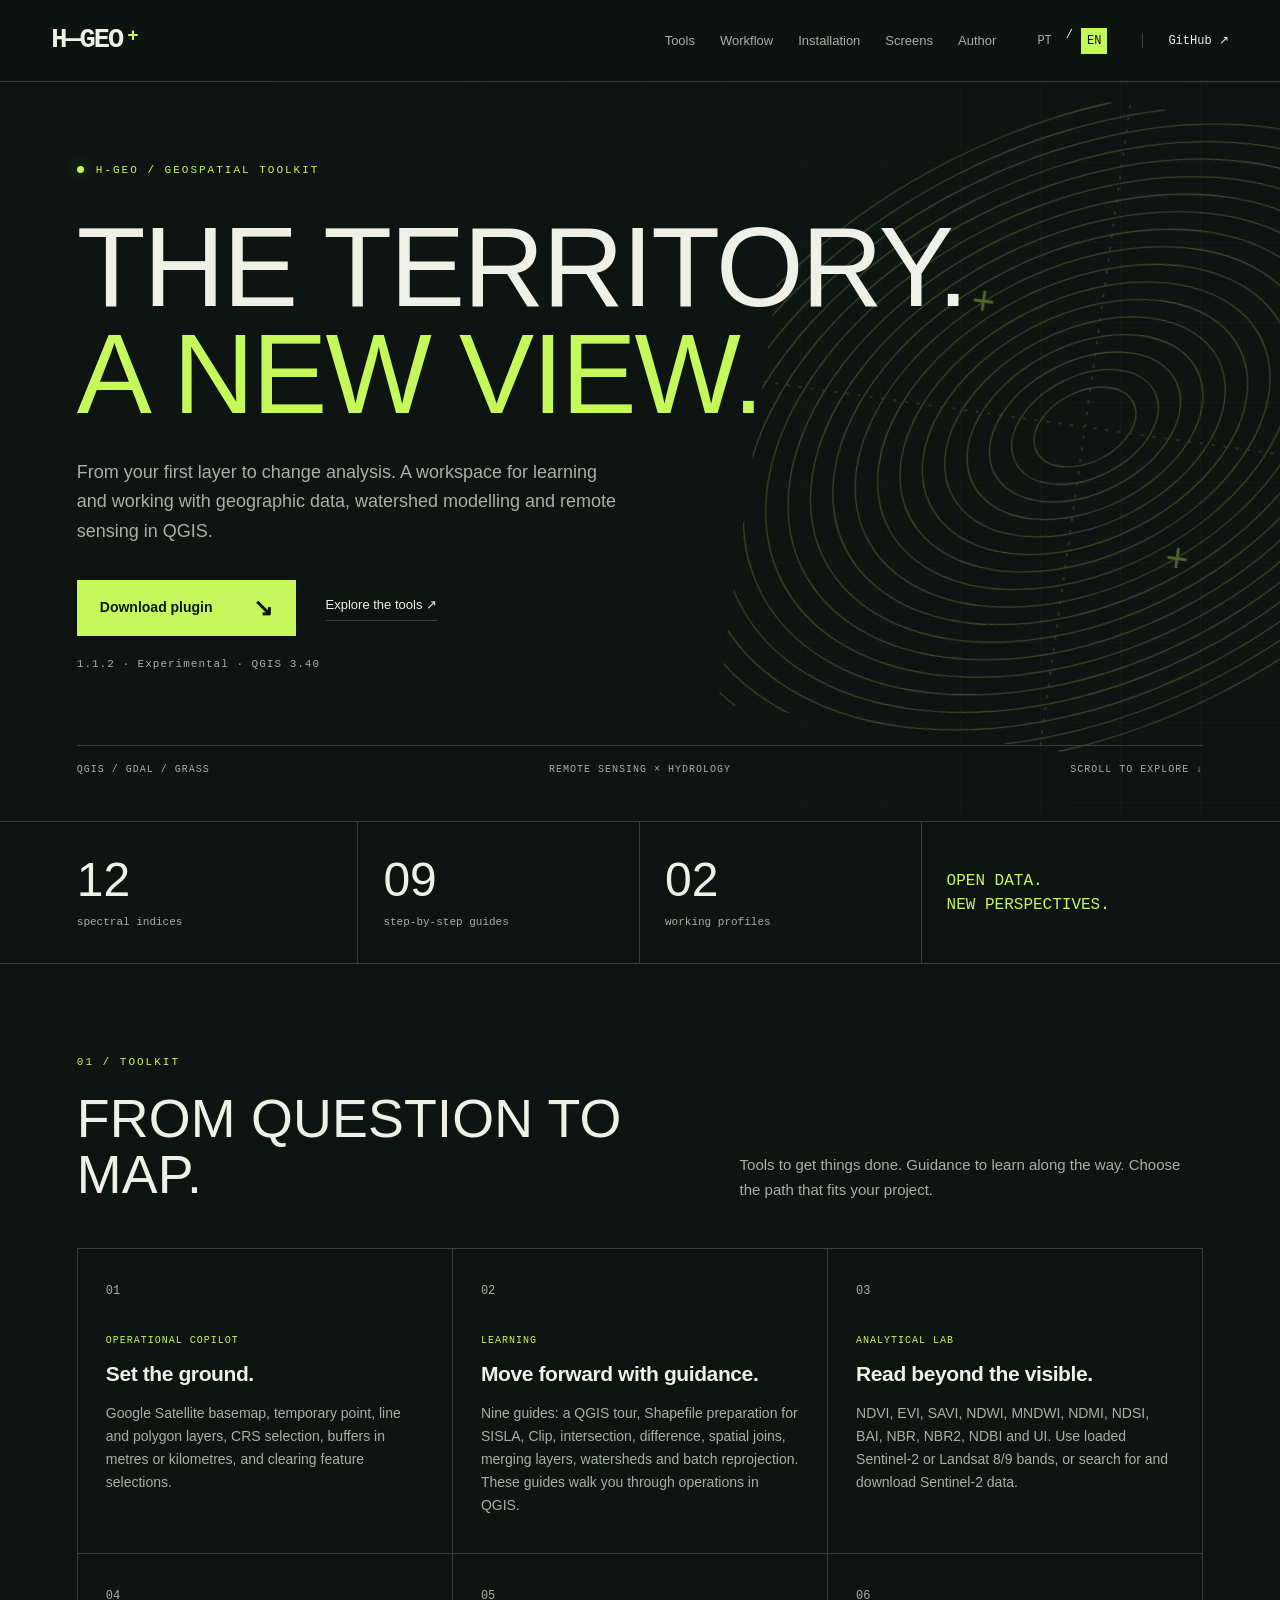
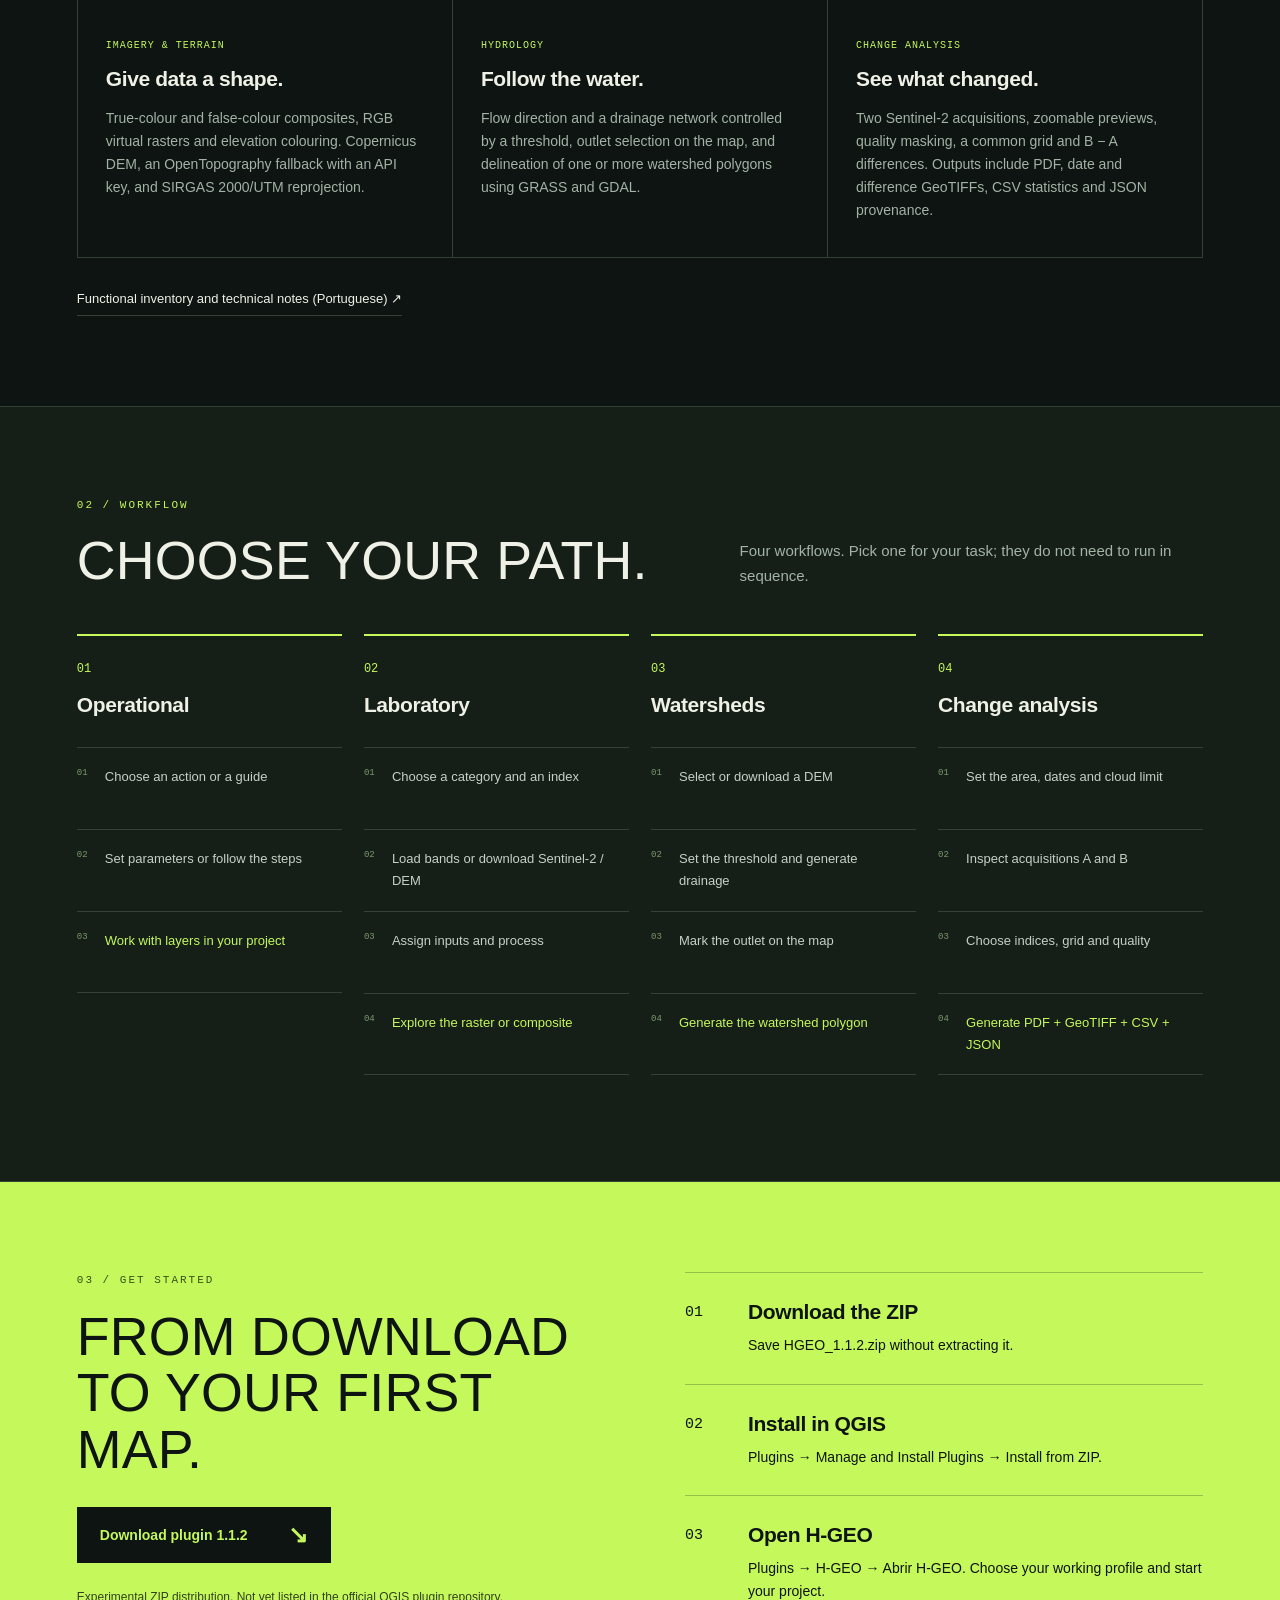
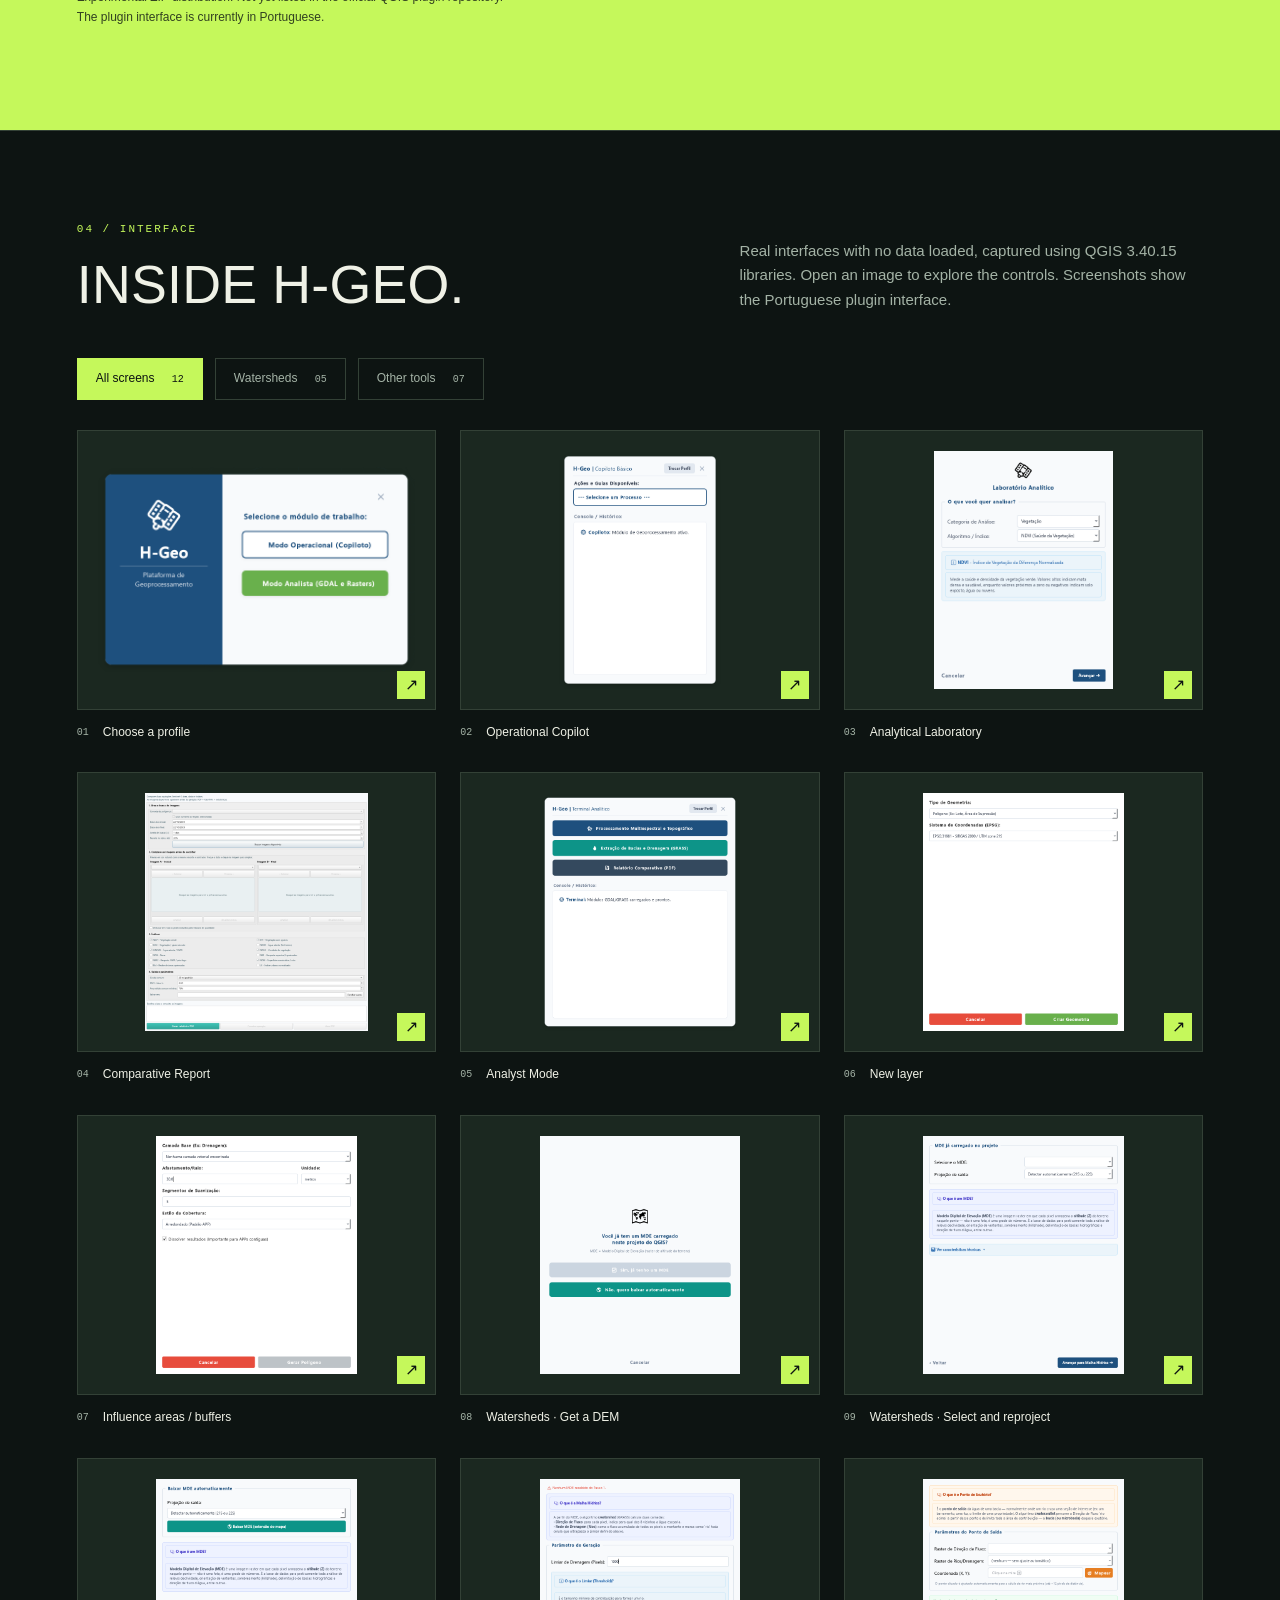
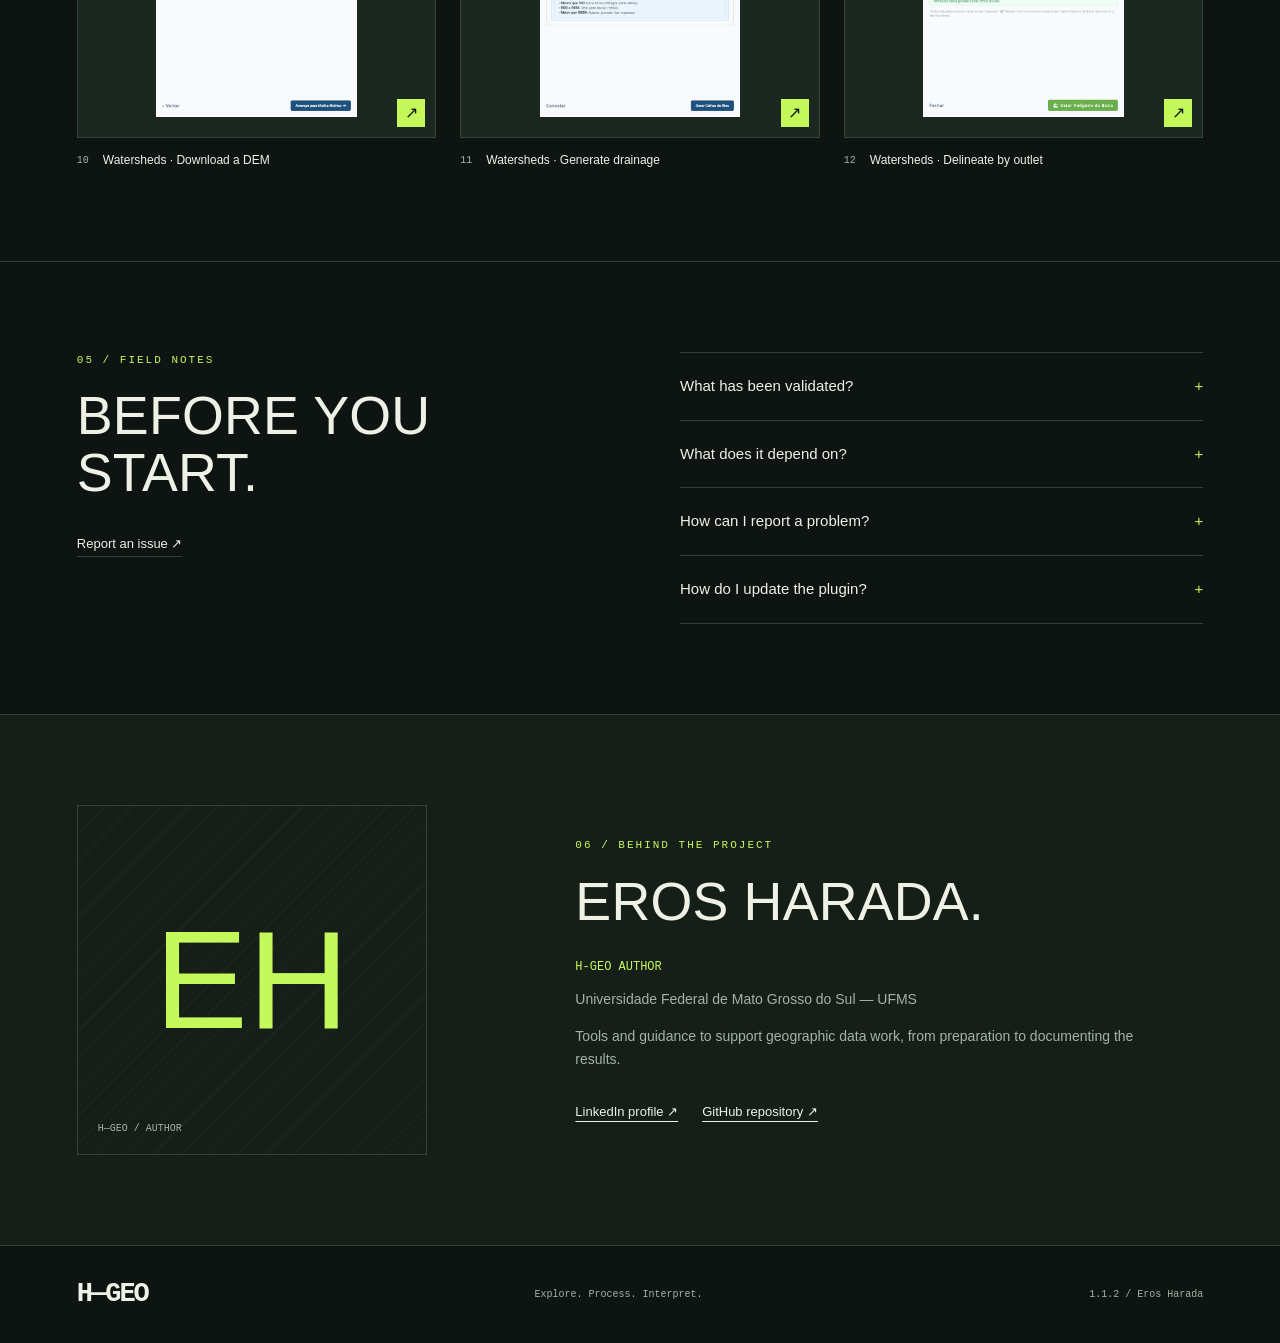
==== en.html @ e2ef7dcf "Redesenha site e adiciona versão em inglês" ====
<!doctype html><html lang="en"><head><meta charset="utf-8"><meta name="viewport" content="width=device-width,initial-scale=1"><meta name="description" content="From your first layer to change analysis. A workspace for learning and working with geographic data, watershed modelling and remote sensing in QGIS."><meta name="theme-color" content="#0d1412"><title>H-GEO — Geospatial work, beyond boundaries.</title><link rel="alternate" hreflang="pt-BR" href="https://haradaeros-hub.github.io/hgeo/"><link rel="alternate" hreflang="en" href="https://haradaeros-hub.github.io/hgeo/en.html"><link rel="stylesheet" href="site.css?v=2"><script src="site.js?v=2" defer></script></head><body>
<a class="skip" href="#inicio">Skip to content</a><header class="topbar"><a class="brand" href="#inicio">H—GEO<span>+</span></a><nav aria-label="Main navigation"><a href="#ferramentas">Tools</a><a href="#workflow">Workflow</a><a href="#instalacao">Installation</a><a href="#galeria">Screens</a><a href="#autor">Author</a></nav><div class="language" aria-label="Language"><a href="index.html" >PT</a><span>/</span><a href="en.html" aria-current="page">EN</a></div><a class="top-git" href="https://github.com/haradaeros-hub/hgeo" aria-label="GitHub">GitHub ↗</a></header>
<main><section class="hero" id="inicio"><div class="hero-grid" aria-hidden="true"></div><div class="hero-orbit" aria-hidden="true"><svg viewBox="0 0 600 600"><g fill="none" stroke="currentColor"><ellipse cx="300" cy="300" rx="50" ry="32.5" transform="rotate(-35 300 300)"/><ellipse cx="300" cy="300" rx="72" ry="46.800000000000004" transform="rotate(-35 300 300)"/><ellipse cx="300" cy="300" rx="94" ry="61.1" transform="rotate(-35 300 300)"/><ellipse cx="300" cy="300" rx="116" ry="75.4" transform="rotate(-35 300 300)"/><ellipse cx="300" cy="300" rx="138" ry="89.7" transform="rotate(-35 300 300)"/><ellipse cx="300" cy="300" rx="160" ry="104.0" transform="rotate(-35 300 300)"/><ellipse cx="300" cy="300" rx="182" ry="118.3" transform="rotate(-35 300 300)"/><ellipse cx="300" cy="300" rx="204" ry="132.6" transform="rotate(-35 300 300)"/><ellipse cx="300" cy="300" rx="226" ry="146.9" transform="rotate(-35 300 300)"/><ellipse cx="300" cy="300" rx="248" ry="161.20000000000002" transform="rotate(-35 300 300)"/><ellipse cx="300" cy="300" rx="270" ry="175.5" transform="rotate(-35 300 300)"/><ellipse cx="300" cy="300" rx="292" ry="189.8" transform="rotate(-35 300 300)"/><ellipse cx="300" cy="300" rx="314" ry="204.1" transform="rotate(-35 300 300)"/><ellipse cx="300" cy="300" rx="336" ry="218.4" transform="rotate(-35 300 300)"/><ellipse cx="300" cy="300" rx="358" ry="232.70000000000002" transform="rotate(-35 300 300)"/><ellipse cx="300" cy="300" rx="380" ry="247.0" transform="rotate(-35 300 300)"/><ellipse cx="300" cy="300" rx="402" ry="261.3" transform="rotate(-35 300 300)"/><ellipse cx="300" cy="300" rx="424" ry="275.6" transform="rotate(-35 300 300)"/></g><path d="M300 0V600M0 300H600" stroke="currentColor" stroke-dasharray="3 8"/></svg><span class="cross one">+</span><span class="cross two">+</span></div><div class="hero-body"><div class="eyebrow"><span class="signal"></span>H-GEO / GEOSPATIAL TOOLKIT</div><h1>THE TERRITORY.<br><em>A NEW VIEW.</em></h1><p class="hero-intro">From your first layer to change analysis. A workspace for learning and working with geographic data, watershed modelling and remote sensing in QGIS.</p><div class="hero-actions"><a class="button" href="HGEO_1.1.2.zip" download>Download plugin <span>↘</span></a><a class="text-link" href="#ferramentas">Explore the tools ↗</a></div><div class="release">1.1.2 · Experimental · QGIS 3.40</div></div><div class="hero-bottom"><span>QGIS / GDAL / GRASS</span><span>REMOTE SENSING × HYDROLOGY</span><span>SCROLL TO EXPLORE ↓</span></div></section>
<div class="metrics"><div><b>12</b><span>spectral indices</span></div><div><b>09</b><span>step-by-step guides</span></div><div><b>02</b><span>working profiles</span></div><div class="metric-label">OPEN DATA.<br>NEW PERSPECTIVES.</div></div>
<section class="section" id="ferramentas"><div class="section-head"><div><div class="eyebrow">01 / TOOLKIT</div><h2>FROM QUESTION TO MAP.</h2></div><p>Tools to get things done. Guidance to learn along the way. Choose the path that fits your project.</p></div><div class="tool-grid"><article class="tool-card"><span class="card-no">01</span><div class="eyebrow">OPERATIONAL COPILOT</div><h3>Set the ground.</h3><p>Google Satellite basemap, temporary point, line and polygon layers, CRS selection, buffers in metres or kilometres, and clearing feature selections.</p></article><article class="tool-card"><span class="card-no">02</span><div class="eyebrow">LEARNING</div><h3>Move forward with guidance.</h3><p>Nine guides: a QGIS tour, Shapefile preparation for SISLA, Clip, intersection, difference, spatial joins, merging layers, watersheds and batch reprojection. These guides walk you through operations in QGIS.</p></article><article class="tool-card"><span class="card-no">03</span><div class="eyebrow">ANALYTICAL LAB</div><h3>Read beyond the visible.</h3><p>NDVI, EVI, SAVI, NDWI, MNDWI, NDMI, NDSI, BAI, NBR, NBR2, NDBI and UI. Use loaded Sentinel-2 or Landsat 8/9 bands, or search for and download Sentinel-2 data.</p></article><article class="tool-card"><span class="card-no">04</span><div class="eyebrow">IMAGERY & TERRAIN</div><h3>Give data a shape.</h3><p>True-colour and false-colour composites, RGB virtual rasters and elevation colouring. Copernicus DEM, an OpenTopography fallback with an API key, and SIRGAS 2000/UTM reprojection.</p></article><article class="tool-card"><span class="card-no">05</span><div class="eyebrow">HYDROLOGY</div><h3>Follow the water.</h3><p>Flow direction and a drainage network controlled by a threshold, outlet selection on the map, and delineation of one or more watershed polygons using GRASS and GDAL.</p></article><article class="tool-card"><span class="card-no">06</span><div class="eyebrow">CHANGE ANALYSIS</div><h3>See what changed.</h3><p>Two Sentinel-2 acquisitions, zoomable previews, quality masking, a common grid and B − A differences. Outputs include PDF, date and difference GeoTIFFs, CSV statistics and JSON provenance.</p></article></div><a class="text-link inventory" href="https://github.com/haradaeros-hub/hgeo/blob/main/ESCOPO_HGEO.md">Functional inventory and technical notes (Portuguese) ↗</a></section>
<section class="section workflow-section" id="workflow"><div class="section-head"><div><div class="eyebrow">02 / WORKFLOW</div><h2>CHOOSE YOUR PATH.</h2></div><p>Four workflows. Pick one for your task; they do not need to run in sequence.</p></div><div class="flow-lanes"><article class="flow-lane"><div class="lane-head"><span>01</span><h3>Operational</h3></div><ol><li>Choose an action or a guide</li><li>Set parameters or follow the steps</li><li>Work with layers in your project</li></ol></article><article class="flow-lane"><div class="lane-head"><span>02</span><h3>Laboratory</h3></div><ol><li>Choose a category and an index</li><li>Load bands or download Sentinel-2 / DEM</li><li>Assign inputs and process</li><li>Explore the raster or composite</li></ol></article><article class="flow-lane"><div class="lane-head"><span>03</span><h3>Watersheds</h3></div><ol><li>Select or download a DEM</li><li>Set the threshold and generate drainage</li><li>Mark the outlet on the map</li><li>Generate the watershed polygon</li></ol></article><article class="flow-lane"><div class="lane-head"><span>04</span><h3>Change analysis</h3></div><ol><li>Set the area, dates and cloud limit</li><li>Inspect acquisitions A and B</li><li>Choose indices, grid and quality</li><li>Generate PDF + GeoTIFF + CSV + JSON</li></ol></article></div></section>
<section class="section install-section" id="instalacao"><div><div class="eyebrow">03 / GET STARTED</div><h2>FROM DOWNLOAD<br>TO YOUR FIRST MAP.</h2><a class="button" href="HGEO_1.1.2.zip" download>Download plugin 1.1.2 <span>↘</span></a><p class="notice">Experimental ZIP distribution. Not yet listed in the official QGIS plugin repository. The plugin interface is currently in Portuguese.</p></div><div><div class="install-step"><span>01</span><div><h3>Download the ZIP</h3><p>Save HGEO_1.1.2.zip without extracting it.</p></div></div><div class="install-step"><span>02</span><div><h3>Install in QGIS</h3><p>Plugins → Manage and Install Plugins → Install from ZIP.</p></div></div><div class="install-step"><span>03</span><div><h3>Open H-GEO</h3><p>Plugins → H-GEO → Abrir H-GEO. Choose your working profile and start your project.</p></div></div></div></section>
<section class="section" id="galeria"><div class="section-head"><div><div class="eyebrow">04 / INTERFACE</div><h2>INSIDE H-GEO.</h2></div><p>Real interfaces with no data loaded, captured using QGIS 3.40.15 libraries. Open an image to explore the controls. Screenshots show the Portuguese plugin interface.</p></div><div class="filters" role="group" aria-label="Filter screenshots"><button data-filter="all" aria-pressed="true">All screens <span>12</span></button><button data-filter="basins" aria-pressed="false">Watersheds <span>05</span></button><button data-filter="tools" aria-pressed="false">Other tools <span>07</span></button></div><div class="gallery"><figure data-category="tools"><button class="image-open" data-image="hgeo-boas-vindas.png" data-caption="Choose a profile" aria-label="Enlarge: Choose a profile"><img src="hgeo-boas-vindas.png" alt="Choose a profile" loading="lazy"><span>↗</span></button><figcaption><span>01</span>Choose a profile</figcaption></figure><figure data-category="tools"><button class="image-open" data-image="hgeo-copiloto.png" data-caption="Operational Copilot" aria-label="Enlarge: Operational Copilot"><img src="hgeo-copiloto.png" alt="Operational Copilot" loading="lazy"><span>↗</span></button><figcaption><span>02</span>Operational Copilot</figcaption></figure><figure data-category="tools"><button class="image-open" data-image="hgeo-laboratorio.png" data-caption="Analytical Laboratory" aria-label="Enlarge: Analytical Laboratory"><img src="hgeo-laboratorio.png" alt="Analytical Laboratory" loading="lazy"><span>↗</span></button><figcaption><span>03</span>Analytical Laboratory</figcaption></figure><figure data-category="tools"><button class="image-open" data-image="hgeo-relatorio.png" data-caption="Comparative Report" aria-label="Enlarge: Comparative Report"><img src="hgeo-relatorio.png" alt="Comparative Report" loading="lazy"><span>↗</span></button><figcaption><span>04</span>Comparative Report</figcaption></figure><figure data-category="tools"><button class="image-open" data-image="hgeo-analista.png" data-caption="Analyst Mode" aria-label="Enlarge: Analyst Mode"><img src="hgeo-analista.png" alt="Analyst Mode" loading="lazy"><span>↗</span></button><figcaption><span>05</span>Analyst Mode</figcaption></figure><figure data-category="tools"><button class="image-open" data-image="hgeo-nova-camada.png" data-caption="New layer" aria-label="Enlarge: New layer"><img src="hgeo-nova-camada.png" alt="New layer" loading="lazy"><span>↗</span></button><figcaption><span>06</span>New layer</figcaption></figure><figure data-category="tools"><button class="image-open" data-image="hgeo-buffer.png" data-caption="Influence areas / buffers" aria-label="Enlarge: Influence areas / buffers"><img src="hgeo-buffer.png" alt="Influence areas / buffers" loading="lazy"><span>↗</span></button><figcaption><span>07</span>Influence areas / buffers</figcaption></figure><figure data-category="basins"><button class="image-open" data-image="hgeo-bacias-mde.png" data-caption="Watersheds · Get a DEM" aria-label="Enlarge: Watersheds · Get a DEM"><img src="hgeo-bacias-mde.png" alt="Watersheds · Get a DEM" loading="lazy"><span>↗</span></button><figcaption><span>08</span>Watersheds · Get a DEM</figcaption></figure><figure data-category="basins"><button class="image-open" data-image="hgeo-bacias-selecao-mde.png" data-caption="Watersheds · Select and reproject" aria-label="Enlarge: Watersheds · Select and reproject"><img src="hgeo-bacias-selecao-mde.png" alt="Watersheds · Select and reproject" loading="lazy"><span>↗</span></button><figcaption><span>09</span>Watersheds · Select and reproject</figcaption></figure><figure data-category="basins"><button class="image-open" data-image="hgeo-bacias-download-mde.png" data-caption="Watersheds · Download a DEM" aria-label="Enlarge: Watersheds · Download a DEM"><img src="hgeo-bacias-download-mde.png" alt="Watersheds · Download a DEM" loading="lazy"><span>↗</span></button><figcaption><span>10</span>Watersheds · Download a DEM</figcaption></figure><figure data-category="basins"><button class="image-open" data-image="hgeo-bacias-drenagem.png" data-caption="Watersheds · Generate drainage" aria-label="Enlarge: Watersheds · Generate drainage"><img src="hgeo-bacias-drenagem.png" alt="Watersheds · Generate drainage" loading="lazy"><span>↗</span></button><figcaption><span>11</span>Watersheds · Generate drainage</figcaption></figure><figure data-category="basins"><button class="image-open" data-image="hgeo-bacias-exutorio.png" data-caption="Watersheds · Delineate by outlet" aria-label="Enlarge: Watersheds · Delineate by outlet"><img src="hgeo-bacias-exutorio.png" alt="Watersheds · Delineate by outlet" loading="lazy"><span>↗</span></button><figcaption><span>12</span>Watersheds · Delineate by outlet</figcaption></figure></div></section>
<section class="section faq-section" id="duvidas"><div><div class="eyebrow">05 / FIELD NOTES</div><h2>BEFORE YOU START.</h2><a class="text-link" href="https://github.com/haradaeros-hub/hgeo/issues">Report an issue ↗</a></div><div><details><summary>What has been validated?<span>+</span></summary><p>Importing the plugin, opening both modes and the report window, menu integration, window reuse, unloading, and one NDVI/NoData case using QGIS 3.40.15. Downloads, full PDF generation and all workflows with real data still need validation.</p></details><details><summary>What does it depend on?<span>+</span></summary><p>QGIS and the processing providers required by the operation, including GDAL and GRASS. Downloads need internet access and service coverage. The alternative OpenTopography method requires an API key.</p></details><details><summary>How can I report a problem?<span>+</span></summary><p>Use GitHub Issues and include your QGIS version, reproduction steps and the error message. Remove passwords, tokens and private information from attachments.</p></details><details><summary>How do I update the plugin?<span>+</span></summary><p>Wait for tasks to finish, close the tools, disable the plugin and install the new ZIP through the plugin manager. Restart QGIS if necessary.</p></details></div></section>
<section class="section author-section" id="autor"><div class="author-monogram" aria-hidden="true">EH<span>H—GEO / AUTHOR</span></div><div><div class="eyebrow">06 / BEHIND THE PROJECT</div><h2>EROS HARADA.</h2><div class="author-role">H-GEO author</div><p><a href="https://www.ufms.br/">Universidade Federal de Mato Grosso do Sul — UFMS</a></p><p>Tools and guidance to support geographic data work, from preparation to documenting the results.</p><div class="author-links"><a href="https://www.linkedin.com/in/eros-gabriel-harada-449836323/">LinkedIn profile ↗</a><a href="https://github.com/haradaeros-hub/hgeo">GitHub repository ↗</a></div></div></section>
</main><footer><a class="brand" href="#inicio">H—GEO</a><span>Explore. Process. Interpret.</span><span>1.1.2 / Eros Harada</span></footer><dialog id="lightbox"><div class="lightbox-bar"><span id="image-caption"></span><button id="close-lightbox" aria-label="Close image">×</button></div><img id="large-image" alt=""></dialog></body></html>
---- site.css ----
@charset "UTF-8";
:root{--bg:#0d1412;--panel:#141e19;--lime:#c5f85b;--text:#eff1e6;--muted:#a4b3a6;--line:#334136;--mono:Consolas,'Courier New',monospace}*{box-sizing:border-box}html{scroll-behavior:smooth;scroll-padding-top:100px}body{margin:0;background:var(--bg);color:var(--text);font:16px/1.65 'Trebuchet MS',sans-serif}a{color:inherit;text-underline-offset:5px}button{font:inherit;cursor:pointer}a:focus-visible,button:focus-visible,summary:focus-visible{outline:3px solid var(--lime);outline-offset:5px}::selection{background:var(--lime);color:var(--bg)}.skip{position:absolute;top:-100px;padding:12px;background:var(--lime);color:var(--bg);z-index:100}.skip:focus{top:0}.topbar{height:82px;padding:0 4vw;display:flex;align-items:center;gap:35px;border-bottom:1px solid var(--line);position:sticky;top:0;z-index:20;background:#0d1412f2;backdrop-filter:blur(12px)}.brand{font:bold 27px/1 var(--mono);letter-spacing:-2px;text-decoration:none;white-space:nowrap}.brand span{color:var(--lime);font-size:19px;vertical-align:top;margin-left:5px}.topbar nav{display:flex;gap:25px;margin-left:auto}.topbar nav a{font-size:13px;text-decoration:none;color:var(--muted)}.topbar nav a:hover{color:var(--lime)}.language{display:flex;gap:8px;font:12px var(--mono)}.language a{text-decoration:none;color:var(--muted);padding:6px}.language a[aria-current]{color:var(--bg);background:var(--lime)}.top-git{font:12px var(--mono);text-decoration:none;border-left:1px solid var(--line);padding-left:25px}.hero{position:relative;padding:80px 6vw 0;overflow:hidden;border-bottom:1px solid var(--line);min-height:740px}.hero-grid{position:absolute;inset:0;background-image:linear-gradient(#52624517 1px,transparent 1px),linear-gradient(90deg,#52624517 1px,transparent 1px);background-size:80px 80px;mask-image:linear-gradient(to right,transparent,#000)}.hero-body{position:relative;max-width:1000px;padding-bottom:75px}.eyebrow{font:11px/1.6 var(--mono);letter-spacing:2px;color:var(--lime);text-transform:uppercase}.signal{display:inline-block;width:7px;height:7px;border-radius:50%;background:var(--lime);margin-right:12px;box-shadow:0 0 16px #c5f86a80}h1{font:normal clamp(65px,8.8vw,145px)/.95 Impact,'Arial Narrow',sans-serif;letter-spacing:-2px;margin:34px 0 30px}h1 em{font-style:normal;color:var(--lime)}.hero-intro{font-size:18px;max-width:540px;color:var(--muted)}.hero-actions{display:flex;align-items:center;gap:30px;margin-top:33px}.button{display:inline-flex;justify-content:space-between;gap:40px;align-items:center;padding:16px 23px;background:var(--lime);color:var(--bg);text-decoration:none;font-size:14px;font-weight:bold;transition:background .2s,transform .2s}.button:hover{background:#dafa9a;transform:translateY(-3px)}.button span{font-size:24px;line-height:1}.text-link{font-size:13px;text-decoration:none;border-bottom:1px solid var(--line);padding-bottom:5px}.text-link:hover{color:var(--lime)}.release{font:11px var(--mono);letter-spacing:1px;color:var(--muted);margin-top:22px}.hero-orbit{position:absolute;right:-130px;top:20px;width:650px;height:650px;color:#9cbd5c;opacity:.35;transform:rotate(8deg);pointer-events:none}.hero-orbit svg{width:100%;height:100%;animation:orbit-in 1.8s ease-out both}.cross{position:absolute;font:40px var(--mono);color:var(--lime)}.cross.one{top:30%;left:30%}.cross.two{top:65%;left:65%}.hero-bottom{position:relative;display:flex;justify-content:space-between;gap:15px;padding:18px 0;border-top:1px solid var(--line);font:10px var(--mono);letter-spacing:1px;color:var(--muted)}.metrics{display:grid;grid-template-columns:repeat(4,1fr);border-bottom:1px solid var(--line);padding:0 6vw}.metrics>div{padding:30px 25px;border-right:1px solid var(--line)}.metrics>div:first-child{padding-left:0}.metrics>div:last-child{border:0}.metrics b{font:48px Impact,sans-serif;display:block}.metrics span{font:11px var(--mono);color:var(--muted)}.metric-label{font:16px/1.5 var(--mono);color:var(--lime);display:flex;align-items:center}.section{padding:90px 6vw;border-bottom:1px solid var(--line)}h2{font:normal clamp(36px,4.2vw,62px)/1.05 Impact,sans-serif;letter-spacing:.2px;margin:18px 0 30px}.section-head{display:grid;grid-template-columns:1.3fr 1fr;gap:60px;align-items:end;margin-bottom:45px}.section-head h2{margin-bottom:0}.section-head p{max-width:470px;margin:0;color:var(--muted);font-size:15px}.tool-grid{display:grid;grid-template-columns:repeat(3,1fr);border-left:1px solid var(--line);border-top:1px solid var(--line)}.tool-card{position:relative;padding:35px 28px;border-right:1px solid var(--line);border-bottom:1px solid var(--line);transition:background .2s}.tool-card:hover{background:var(--panel)}.card-no{font:12px var(--mono);display:block;color:var(--muted);margin-bottom:35px}.tool-card .eyebrow{font-size:10px;letter-spacing:1px}h3{font-size:21px;line-height:1.2;letter-spacing:-.4px;margin:12px 0 16px}.tool-card p{font-size:14px;color:var(--muted);margin-bottom:0}.inventory{display:inline-block;margin-top:30px}.workflow-section{background:#151f18}.flow-lanes{display:grid;grid-template-columns:repeat(4,1fr);gap:22px}.lane-head{border-top:2px solid var(--lime);padding-top:18px}.lane-head span{font:12px var(--mono);color:var(--lime)}.lane-head h3{margin:12px 0 30px}.flow-lanes ol{padding:0;list-style:none;counter-reset:steps}.flow-lanes li{position:relative;counter-increment:steps;padding:18px 10px 18px 28px;font-size:13px;border-top:1px solid var(--line);min-height:82px;color:#c6d0c4}.flow-lanes li:before{content:counter(steps,decimal-leading-zero);position:absolute;left:0;top:20px;font:9px var(--mono);color:#7d986c}.flow-lanes li:last-child{color:var(--lime);border-bottom:1px solid var(--line)}.install-section{display:grid;grid-template-columns:1fr 1fr;gap:90px;background:var(--lime);color:var(--bg)}.install-section .eyebrow{color:#36521c}.install-step{display:grid;grid-template-columns:45px 1fr;border-top:1px solid #172b2545;padding:26px 0;gap:18px}.install-step>span{font:15px var(--mono);padding-top:5px}.install-step h3{margin:0 0 10px}.install-step p{font-size:14px;margin:0}.install-section .button{background:var(--bg);color:var(--lime)}.notice{font-size:12px;max-width:430px;opacity:.8;margin-top:25px}.filters{display:flex;gap:12px;margin-bottom:30px;flex-wrap:wrap}.filters button{border:1px solid var(--line);background:none;color:var(--muted);padding:10px 18px;font-size:12px}.filters button span{font:10px var(--mono);margin-left:14px}.filters button[aria-pressed=true]{background:var(--lime);color:var(--bg);border-color:var(--lime)}.gallery{display:grid;grid-template-columns:repeat(3,minmax(0,1fr));gap:30px 24px}.gallery figure{margin:0;min-width:0}.gallery figure[hidden]{display:none}.image-open{width:100%;height:280px;border:1px solid var(--line);padding:20px;background:#1b2820;position:relative;overflow:hidden}.image-open img{width:100%;height:100%;object-fit:contain;transition:transform .25s}.image-open:hover img{transform:scale(1.04)}.image-open>span{position:absolute;right:10px;bottom:10px;background:var(--lime);color:var(--bg);width:28px;height:28px;line-height:28px}.gallery figcaption{font-size:12px;padding-top:13px;display:flex;gap:14px}.gallery figcaption span{color:var(--muted);font:10px var(--mono);padding-top:4px}.faq-section{display:grid;grid-template-columns:1fr 1fr;gap:80px}details{border-bottom:1px solid var(--line);padding:21px 0}details:first-child{border-top:1px solid var(--line)}summary{cursor:pointer;list-style:none;font-size:15px;display:flex;justify-content:space-between;gap:20px}summary::-webkit-details-marker{display:none}summary span{color:var(--lime)}details[open] summary span{transform:rotate(45deg)}details p{color:var(--muted);font-size:14px}.author-section{display:grid;grid-template-columns:1fr 1.5fr;gap:80px;background:#151f18;align-items:center}.author-monogram{aspect-ratio:1;border:1px solid var(--line);max-width:350px;display:flex;align-items:center;justify-content:center;position:relative;font:140px Impact,sans-serif;color:var(--lime);background:repeating-linear-gradient(135deg,transparent,transparent 18px,#c5f85b08 19px,#c5f85b08 20px)}.author-monogram span{position:absolute;bottom:20px;left:20px;font:10px var(--mono);color:var(--muted)}.author-role{font:12px var(--mono);text-transform:uppercase;color:var(--lime)}.author-section p{font-size:14px;color:var(--muted);max-width:580px}.author-section p a{text-decoration:none}.author-links{display:flex;flex-wrap:wrap;gap:24px;font-size:13px;margin-top:30px}footer{display:flex;align-items:center;justify-content:space-between;gap:25px;padding:35px 6vw;color:var(--muted);font:10px var(--mono)}footer .brand{color:var(--text)}dialog{padding:0;border:1px solid var(--line);background:var(--panel);color:var(--text);max-width:94vw;width:max-content;max-height:94vh}dialog::backdrop{background:#000d;backdrop-filter:blur(6px)}.lightbox-bar{display:flex;justify-content:space-between;align-items:center;gap:30px;padding:10px 18px;font-size:13px}.lightbox-bar button{background:none;border:0;color:var(--lime);font-size:30px;line-height:1;padding:5px}#large-image{display:block;max-width:90vw;max-height:80vh;object-fit:contain;margin:0 auto}body.modal-open{overflow:hidden}@keyframes orbit-in{from{opacity:0;transform:rotate(-15deg) scale(.9)}to{opacity:1;transform:rotate(0) scale(1)}}@media(min-width:1600px){.hero,.section,.metrics{padding-left:max(6vw,calc((100vw - 1450px)/2));padding-right:max(6vw,calc((100vw - 1450px)/2))}}@media(max-width:1000px){.topbar{gap:18px}.topbar nav{gap:15px}.top-git{display:none}.hero{min-height:660px}.hero-orbit{right:-300px}.tool-grid{grid-template-columns:1fr 1fr}.flow-lanes{grid-template-columns:1fr 1fr}.gallery{grid-template-columns:1fr 1fr}.section-head{gap:35px}.install-section,.faq-section{gap:40px}.author-section{gap:35px}}@media(max-width:680px){html{scroll-padding-top:110px}.topbar{height:auto;min-height:100px;flex-wrap:wrap;padding:18px 6vw;gap:15px;justify-content:space-between}.topbar .brand{font-size:24px}.topbar nav{order:3;flex-basis:100%;justify-content:space-between;margin:0;gap:10px}.topbar nav a{font-size:10px}.language{margin-left:auto}.hero{padding-top:50px;min-height:680px}.hero h1{font-size:clamp(53px,12vw,82px);letter-spacing:-1px}.hero-intro{font-size:16px}.hero-body{padding-bottom:45px}.hero-orbit{right:-370px;top:0;opacity:.2}.hero-actions{gap:18px;flex-wrap:wrap}.hero-bottom span:nth-child(2){display:none}.hero-bottom{font-size:8px}.metrics{grid-template-columns:1fr 1fr}.metrics>div{padding:20px!important;border-bottom:1px solid var(--line)}.metrics b{font-size:38px}.metrics span{font-size:9px}.metric-label{font-size:13px}.section{padding:55px 6vw}.section-head,.install-section,.faq-section,.author-section{grid-template-columns:1fr;gap:25px}.section-head{margin-bottom:30px}h2{font-size:38px}.tool-grid,.flow-lanes{grid-template-columns:1fr}.tool-card{padding:28px}.card-no{margin-bottom:22px}.flow-lanes{gap:25px}.lane-head h3{margin-bottom:20px}.flow-lanes li{min-height:0}.gallery{gap:24px 14px}.image-open{height:210px;padding:12px}.gallery figcaption{font-size:11px;gap:8px}.filters{gap:7px}.filters button{padding:9px 12px;font-size:11px}.filters button span{margin-left:7px}.author-monogram{max-width:230px;font-size:110px}.author-section h2{font-size:48px}footer{flex-wrap:wrap;font-size:9px}.lightbox-bar{font-size:11px}}@media(max-width:400px){.gallery{grid-template-columns:1fr}.image-open{height:300px}}@media(prefers-reduced-motion:reduce){html{scroll-behavior:auto}*,*:before,*:after{animation:none!important;transition:none!important}}
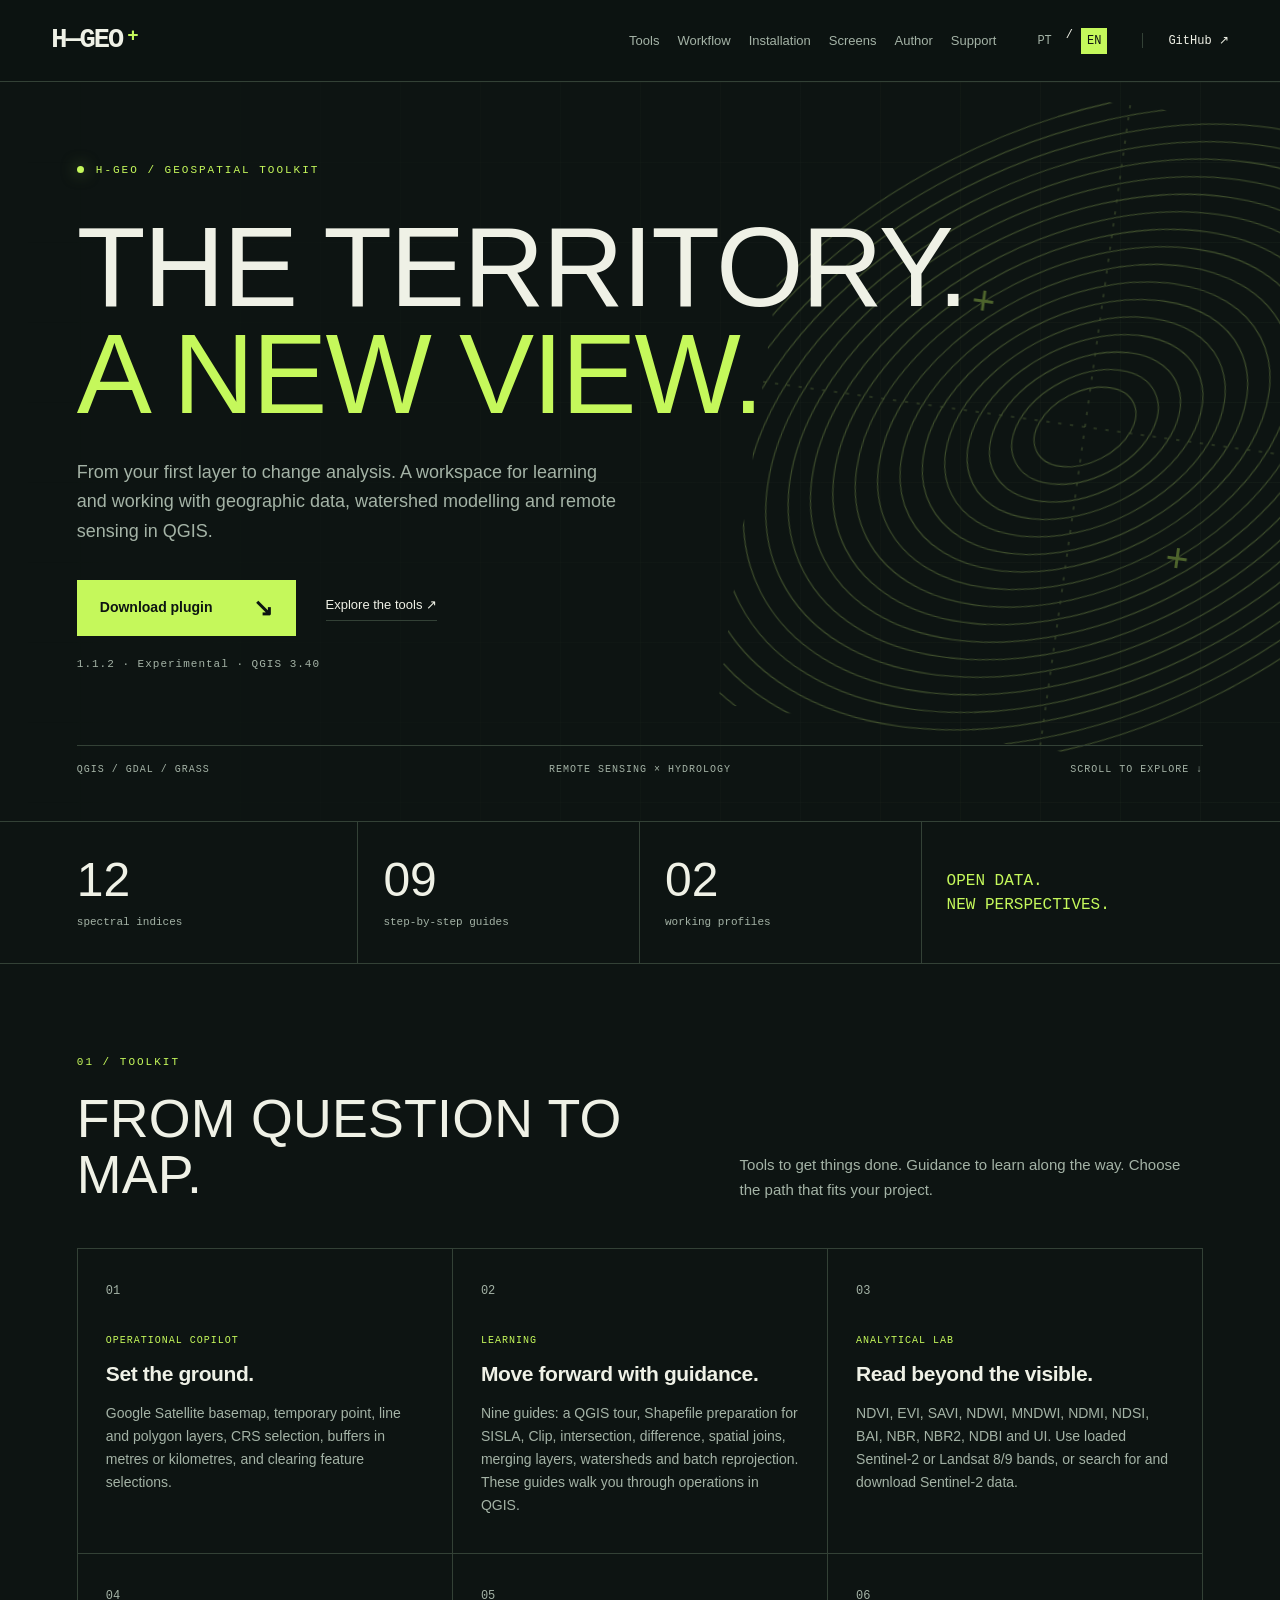
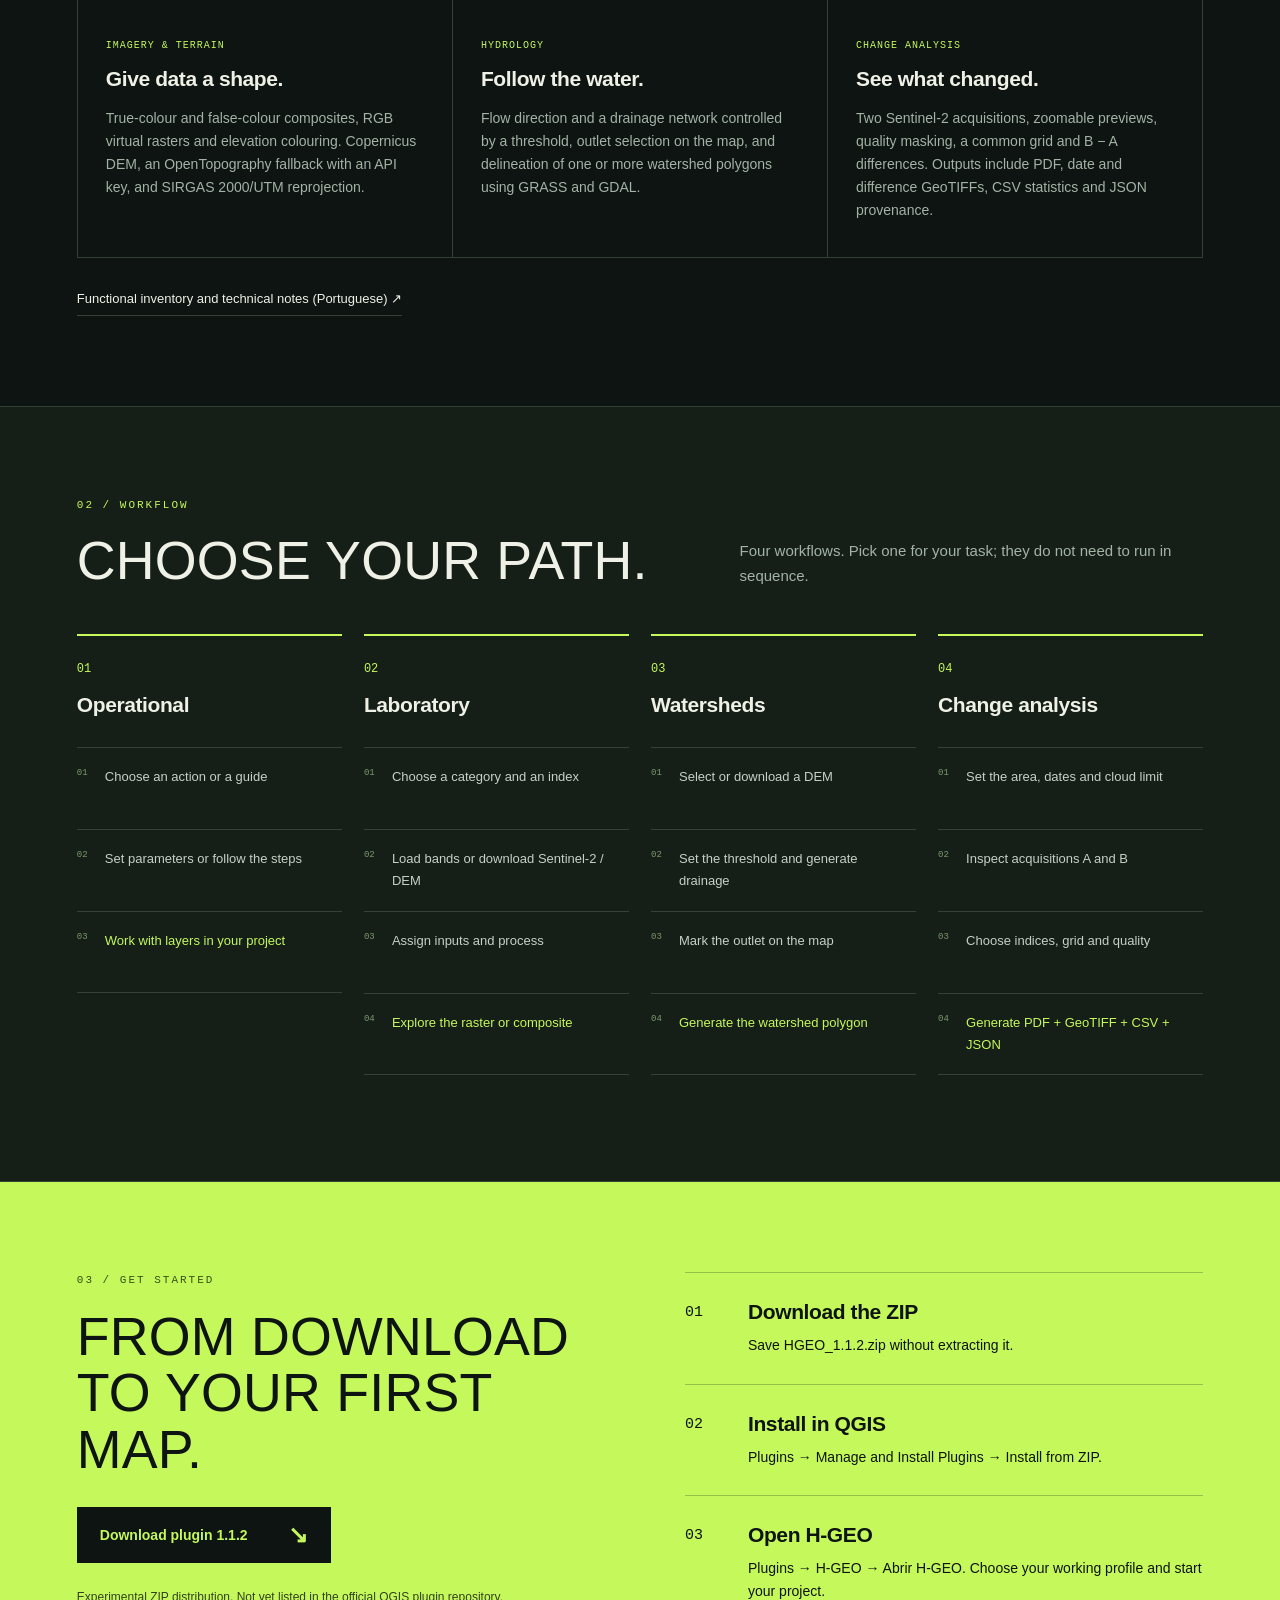
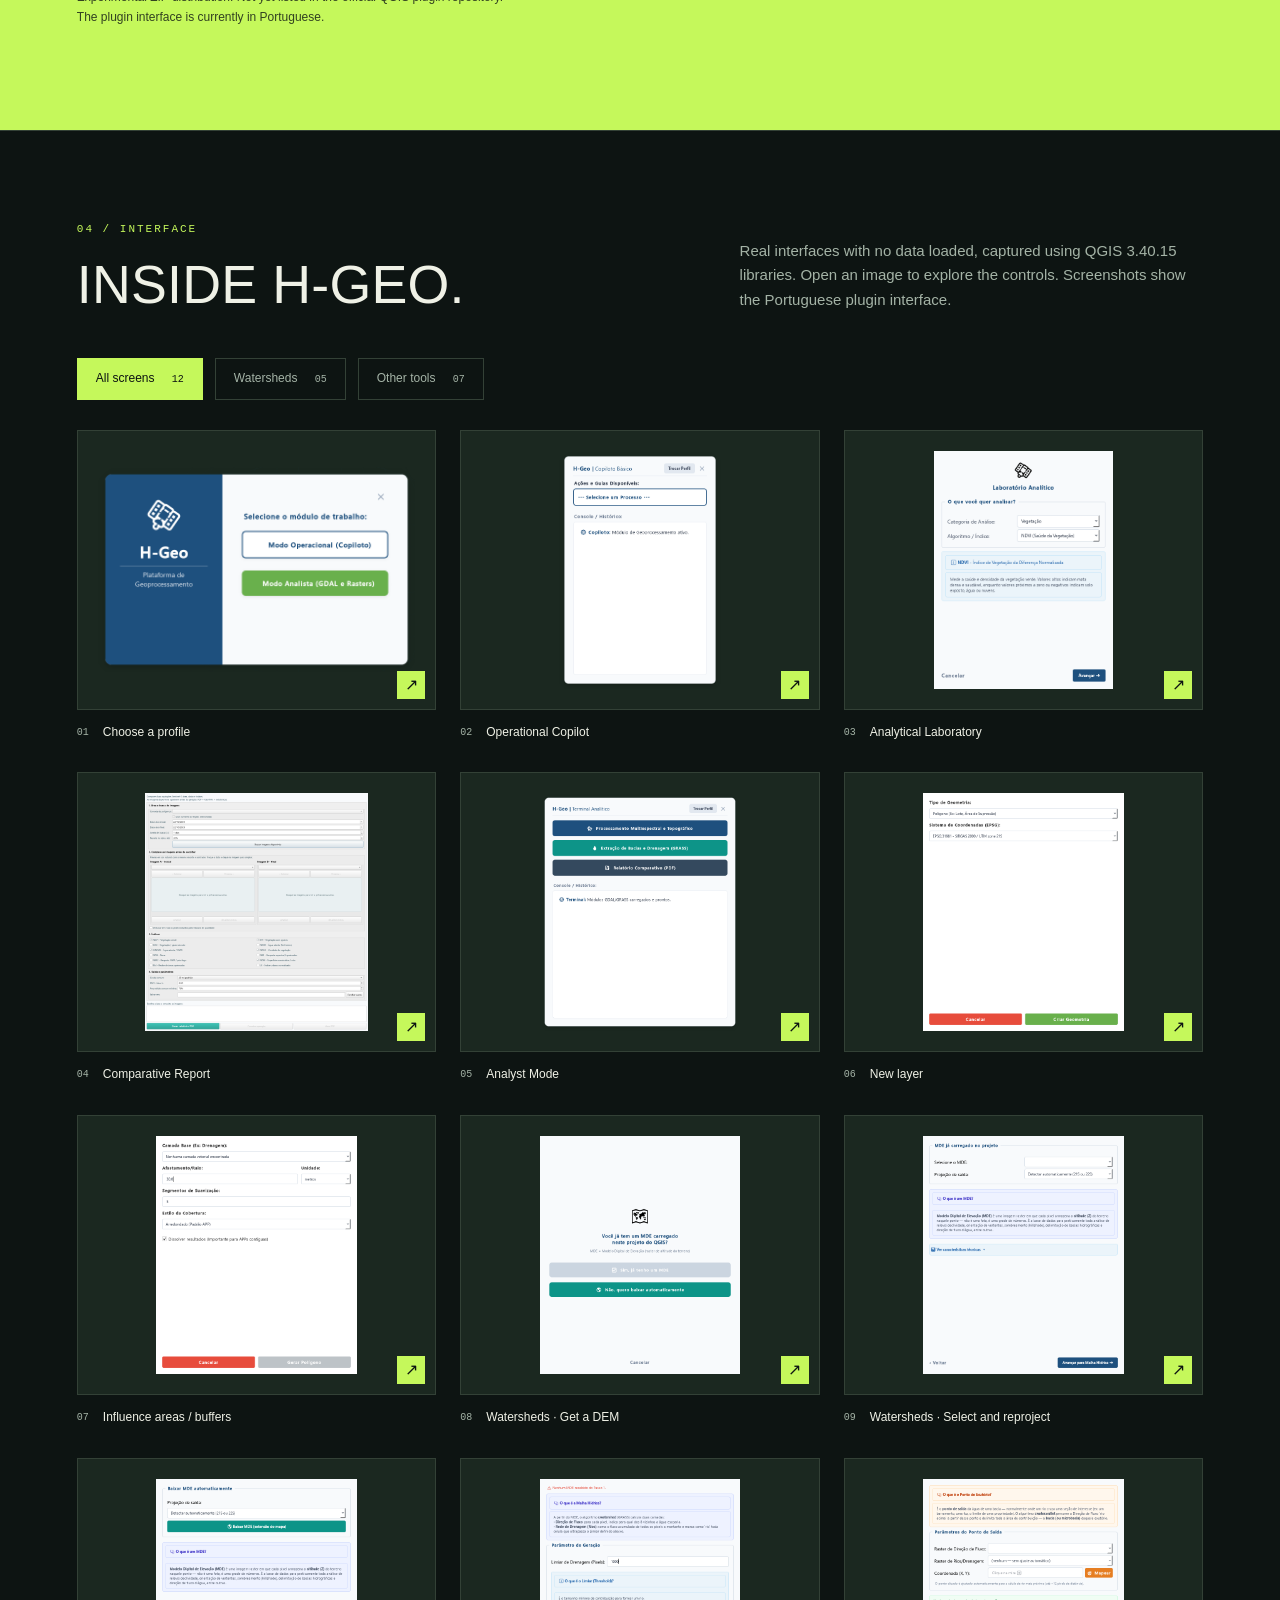
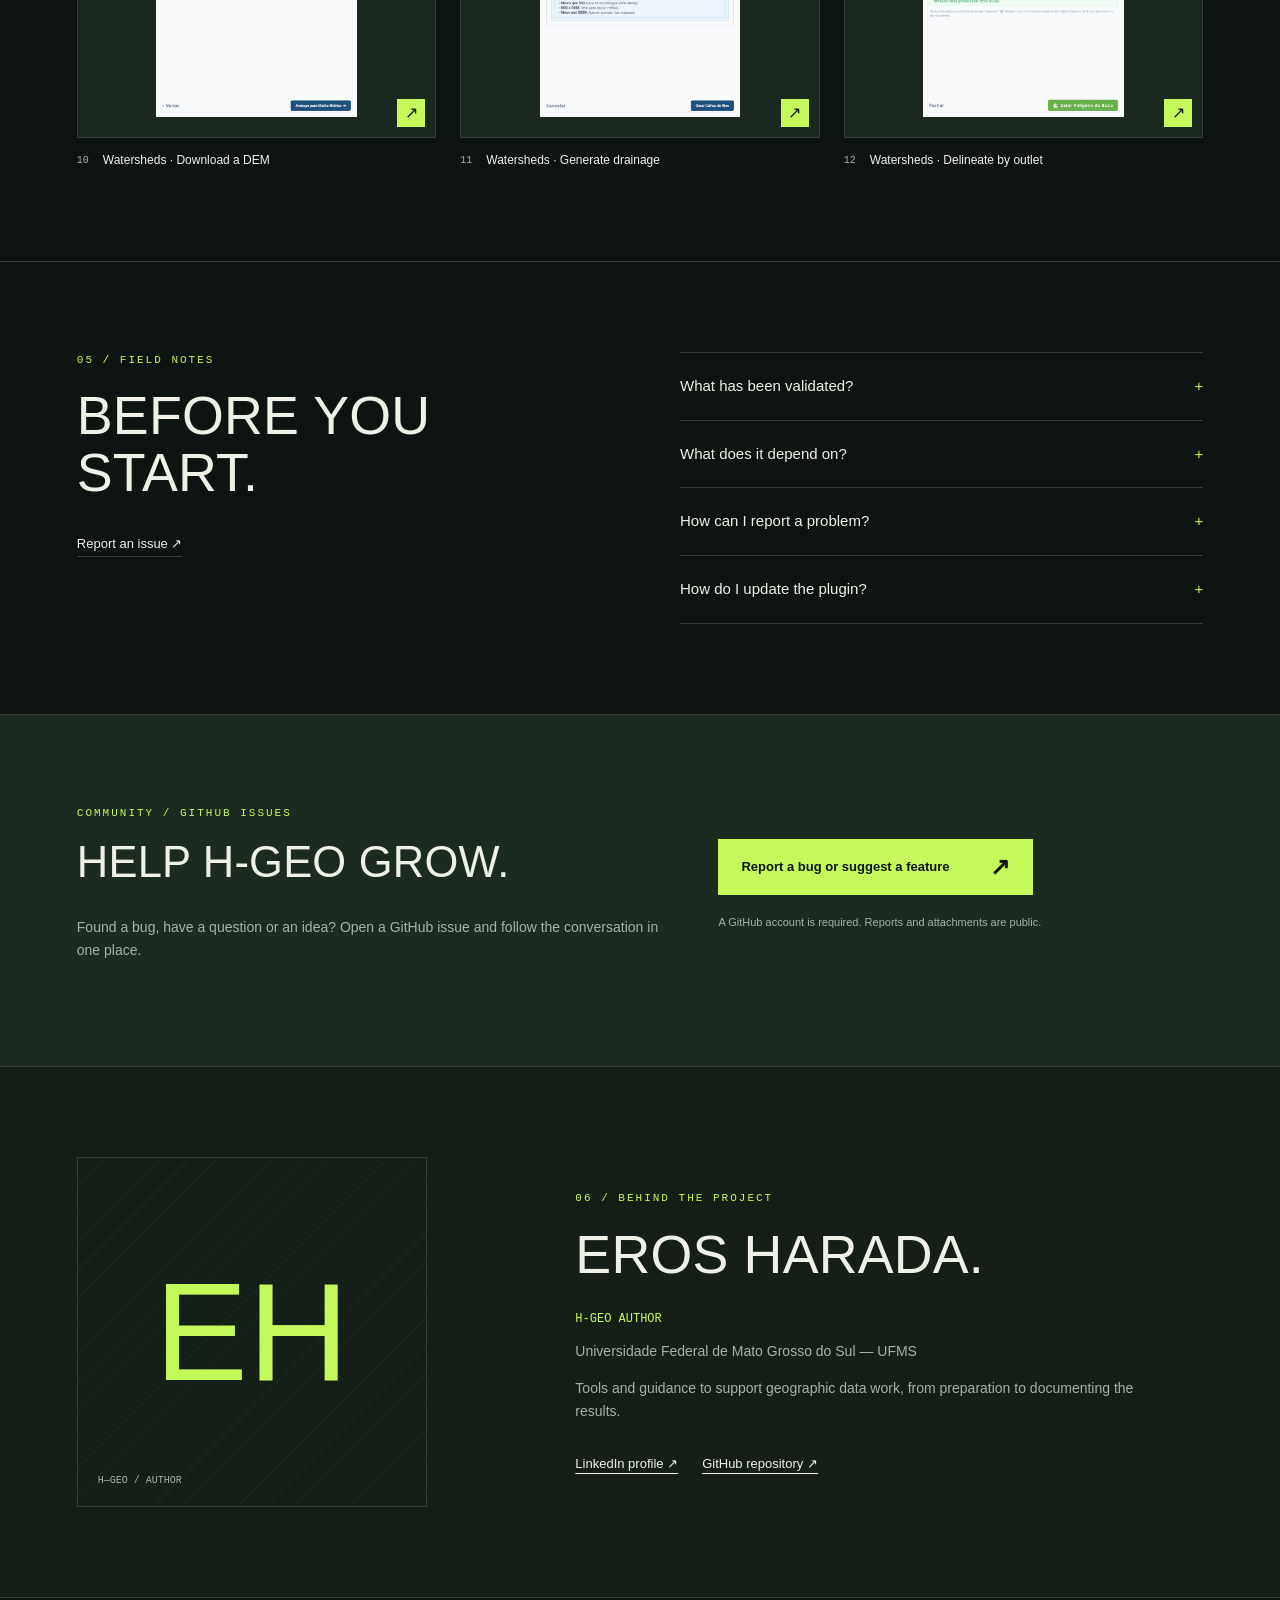
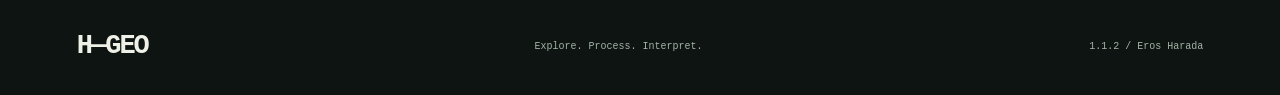
==== commit 5452b17b: "Adiciona canal de suporte pelo GitHub Issues" ====
--- a/en.html
+++ b/en.html
@@ -1,5 +1,5 @@
-<!doctype html><html lang="en"><head><meta charset="utf-8"><meta name="viewport" content="width=device-width,initial-scale=1"><meta name="description" content="From your first layer to change analysis. A workspace for learning and working with geographic data, watershed modelling and remote sensing in QGIS."><meta name="theme-color" content="#0d1412"><title>H-GEO — Geospatial work, beyond boundaries.</title><link rel="alternate" hreflang="pt-BR" href="https://haradaeros-hub.github.io/hgeo/"><link rel="alternate" hreflang="en" href="https://haradaeros-hub.github.io/hgeo/en.html"><link rel="stylesheet" href="site.css?v=2"><script src="site.js?v=2" defer></script></head><body>
-<a class="skip" href="#inicio">Skip to content</a><header class="topbar"><a class="brand" href="#inicio">H—GEO<span>+</span></a><nav aria-label="Main navigation"><a href="#ferramentas">Tools</a><a href="#workflow">Workflow</a><a href="#instalacao">Installation</a><a href="#galeria">Screens</a><a href="#autor">Author</a></nav><div class="language" aria-label="Language"><a href="index.html" >PT</a><span>/</span><a href="en.html" aria-current="page">EN</a></div><a class="top-git" href="https://github.com/haradaeros-hub/hgeo" aria-label="GitHub">GitHub ↗</a></header>
+<!doctype html><html lang="en"><head><meta charset="utf-8"><meta name="viewport" content="width=device-width,initial-scale=1"><meta name="description" content="From your first layer to change analysis. A workspace for learning and working with geographic data, watershed modelling and remote sensing in QGIS."><meta name="theme-color" content="#0d1412"><title>H-GEO — Geospatial work, beyond boundaries.</title><link rel="alternate" hreflang="pt-BR" href="https://haradaeros-hub.github.io/hgeo/"><link rel="alternate" hreflang="en" href="https://haradaeros-hub.github.io/hgeo/en.html"><link rel="stylesheet" href="site.css?v=2"><script src="site.js?v=2" defer></script><link rel="icon" type="image/svg+xml" href="favicon.svg?v=2"><link rel="icon" type="image/png" sizes="64x64" href="favicon.png?v=2"><link rel="apple-touch-icon" href="apple-touch-icon.png"></head><body>
+<a class="skip" href="#inicio">Skip to content</a><header class="topbar"><a class="brand" href="#inicio">H—GEO<span>+</span></a><nav aria-label="Main navigation"><a href="#ferramentas">Tools</a><a href="#workflow">Workflow</a><a href="#instalacao">Installation</a><a href="#galeria">Screens</a><a href="#autor">Author</a><a href="#suporte">Support</a></nav><div class="language" aria-label="Language"><a href="index.html" >PT</a><span>/</span><a href="en.html" aria-current="page">EN</a></div><a class="top-git" href="https://github.com/haradaeros-hub/hgeo" aria-label="GitHub">GitHub ↗</a></header>
 <main><section class="hero" id="inicio"><div class="hero-grid" aria-hidden="true"></div><div class="hero-orbit" aria-hidden="true"><svg viewBox="0 0 600 600"><g fill="none" stroke="currentColor"><ellipse cx="300" cy="300" rx="50" ry="32.5" transform="rotate(-35 300 300)"/><ellipse cx="300" cy="300" rx="72" ry="46.800000000000004" transform="rotate(-35 300 300)"/><ellipse cx="300" cy="300" rx="94" ry="61.1" transform="rotate(-35 300 300)"/><ellipse cx="300" cy="300" rx="116" ry="75.4" transform="rotate(-35 300 300)"/><ellipse cx="300" cy="300" rx="138" ry="89.7" transform="rotate(-35 300 300)"/><ellipse cx="300" cy="300" rx="160" ry="104.0" transform="rotate(-35 300 300)"/><ellipse cx="300" cy="300" rx="182" ry="118.3" transform="rotate(-35 300 300)"/><ellipse cx="300" cy="300" rx="204" ry="132.6" transform="rotate(-35 300 300)"/><ellipse cx="300" cy="300" rx="226" ry="146.9" transform="rotate(-35 300 300)"/><ellipse cx="300" cy="300" rx="248" ry="161.20000000000002" transform="rotate(-35 300 300)"/><ellipse cx="300" cy="300" rx="270" ry="175.5" transform="rotate(-35 300 300)"/><ellipse cx="300" cy="300" rx="292" ry="189.8" transform="rotate(-35 300 300)"/><ellipse cx="300" cy="300" rx="314" ry="204.1" transform="rotate(-35 300 300)"/><ellipse cx="300" cy="300" rx="336" ry="218.4" transform="rotate(-35 300 300)"/><ellipse cx="300" cy="300" rx="358" ry="232.70000000000002" transform="rotate(-35 300 300)"/><ellipse cx="300" cy="300" rx="380" ry="247.0" transform="rotate(-35 300 300)"/><ellipse cx="300" cy="300" rx="402" ry="261.3" transform="rotate(-35 300 300)"/><ellipse cx="300" cy="300" rx="424" ry="275.6" transform="rotate(-35 300 300)"/></g><path d="M300 0V600M0 300H600" stroke="currentColor" stroke-dasharray="3 8"/></svg><span class="cross one">+</span><span class="cross two">+</span></div><div class="hero-body"><div class="eyebrow"><span class="signal"></span>H-GEO / GEOSPATIAL TOOLKIT</div><h1>THE TERRITORY.<br><em>A NEW VIEW.</em></h1><p class="hero-intro">From your first layer to change analysis. A workspace for learning and working with geographic data, watershed modelling and remote sensing in QGIS.</p><div class="hero-actions"><a class="button" href="HGEO_1.1.2.zip" download>Download plugin <span>↘</span></a><a class="text-link" href="#ferramentas">Explore the tools ↗</a></div><div class="release">1.1.2 · Experimental · QGIS 3.40</div></div><div class="hero-bottom"><span>QGIS / GDAL / GRASS</span><span>REMOTE SENSING × HYDROLOGY</span><span>SCROLL TO EXPLORE ↓</span></div></section>
 <div class="metrics"><div><b>12</b><span>spectral indices</span></div><div><b>09</b><span>step-by-step guides</span></div><div><b>02</b><span>working profiles</span></div><div class="metric-label">OPEN DATA.<br>NEW PERSPECTIVES.</div></div>
 <section class="section" id="ferramentas"><div class="section-head"><div><div class="eyebrow">01 / TOOLKIT</div><h2>FROM QUESTION TO MAP.</h2></div><p>Tools to get things done. Guidance to learn along the way. Choose the path that fits your project.</p></div><div class="tool-grid"><article class="tool-card"><span class="card-no">01</span><div class="eyebrow">OPERATIONAL COPILOT</div><h3>Set the ground.</h3><p>Google Satellite basemap, temporary point, line and polygon layers, CRS selection, buffers in metres or kilometres, and clearing feature selections.</p></article><article class="tool-card"><span class="card-no">02</span><div class="eyebrow">LEARNING</div><h3>Move forward with guidance.</h3><p>Nine guides: a QGIS tour, Shapefile preparation for SISLA, Clip, intersection, difference, spatial joins, merging layers, watersheds and batch reprojection. These guides walk you through operations in QGIS.</p></article><article class="tool-card"><span class="card-no">03</span><div class="eyebrow">ANALYTICAL LAB</div><h3>Read beyond the visible.</h3><p>NDVI, EVI, SAVI, NDWI, MNDWI, NDMI, NDSI, BAI, NBR, NBR2, NDBI and UI. Use loaded Sentinel-2 or Landsat 8/9 bands, or search for and download Sentinel-2 data.</p></article><article class="tool-card"><span class="card-no">04</span><div class="eyebrow">IMAGERY & TERRAIN</div><h3>Give data a shape.</h3><p>True-colour and false-colour composites, RGB virtual rasters and elevation colouring. Copernicus DEM, an OpenTopography fallback with an API key, and SIRGAS 2000/UTM reprojection.</p></article><article class="tool-card"><span class="card-no">05</span><div class="eyebrow">HYDROLOGY</div><h3>Follow the water.</h3><p>Flow direction and a drainage network controlled by a threshold, outlet selection on the map, and delineation of one or more watershed polygons using GRASS and GDAL.</p></article><article class="tool-card"><span class="card-no">06</span><div class="eyebrow">CHANGE ANALYSIS</div><h3>See what changed.</h3><p>Two Sentinel-2 acquisitions, zoomable previews, quality masking, a common grid and B − A differences. Outputs include PDF, date and difference GeoTIFFs, CSV statistics and JSON provenance.</p></article></div><a class="text-link inventory" href="https://github.com/haradaeros-hub/hgeo/blob/main/ESCOPO_HGEO.md">Functional inventory and technical notes (Portuguese) ↗</a></section>
@@ -7,5 +7,5 @@
 <section class="section install-section" id="instalacao"><div><div class="eyebrow">03 / GET STARTED</div><h2>FROM DOWNLOAD<br>TO YOUR FIRST MAP.</h2><a class="button" href="HGEO_1.1.2.zip" download>Download plugin 1.1.2 <span>↘</span></a><p class="notice">Experimental ZIP distribution. Not yet listed in the official QGIS plugin repository. The plugin interface is currently in Portuguese.</p></div><div><div class="install-step"><span>01</span><div><h3>Download the ZIP</h3><p>Save HGEO_1.1.2.zip without extracting it.</p></div></div><div class="install-step"><span>02</span><div><h3>Install in QGIS</h3><p>Plugins → Manage and Install Plugins → Install from ZIP.</p></div></div><div class="install-step"><span>03</span><div><h3>Open H-GEO</h3><p>Plugins → H-GEO → Abrir H-GEO. Choose your working profile and start your project.</p></div></div></div></section>
 <section class="section" id="galeria"><div class="section-head"><div><div class="eyebrow">04 / INTERFACE</div><h2>INSIDE H-GEO.</h2></div><p>Real interfaces with no data loaded, captured using QGIS 3.40.15 libraries. Open an image to explore the controls. Screenshots show the Portuguese plugin interface.</p></div><div class="filters" role="group" aria-label="Filter screenshots"><button data-filter="all" aria-pressed="true">All screens <span>12</span></button><button data-filter="basins" aria-pressed="false">Watersheds <span>05</span></button><button data-filter="tools" aria-pressed="false">Other tools <span>07</span></button></div><div class="gallery"><figure data-category="tools"><button class="image-open" data-image="hgeo-boas-vindas.png" data-caption="Choose a profile" aria-label="Enlarge: Choose a profile"><img src="hgeo-boas-vindas.png" alt="Choose a profile" loading="lazy"><span>↗</span></button><figcaption><span>01</span>Choose a profile</figcaption></figure><figure data-category="tools"><button class="image-open" data-image="hgeo-copiloto.png" data-caption="Operational Copilot" aria-label="Enlarge: Operational Copilot"><img src="hgeo-copiloto.png" alt="Operational Copilot" loading="lazy"><span>↗</span></button><figcaption><span>02</span>Operational Copilot</figcaption></figure><figure data-category="tools"><button class="image-open" data-image="hgeo-laboratorio.png" data-caption="Analytical Laboratory" aria-label="Enlarge: Analytical Laboratory"><img src="hgeo-laboratorio.png" alt="Analytical Laboratory" loading="lazy"><span>↗</span></button><figcaption><span>03</span>Analytical Laboratory</figcaption></figure><figure data-category="tools"><button class="image-open" data-image="hgeo-relatorio.png" data-caption="Comparative Report" aria-label="Enlarge: Comparative Report"><img src="hgeo-relatorio.png" alt="Comparative Report" loading="lazy"><span>↗</span></button><figcaption><span>04</span>Comparative Report</figcaption></figure><figure data-category="tools"><button class="image-open" data-image="hgeo-analista.png" data-caption="Analyst Mode" aria-label="Enlarge: Analyst Mode"><img src="hgeo-analista.png" alt="Analyst Mode" loading="lazy"><span>↗</span></button><figcaption><span>05</span>Analyst Mode</figcaption></figure><figure data-category="tools"><button class="image-open" data-image="hgeo-nova-camada.png" data-caption="New layer" aria-label="Enlarge: New layer"><img src="hgeo-nova-camada.png" alt="New layer" loading="lazy"><span>↗</span></button><figcaption><span>06</span>New layer</figcaption></figure><figure data-category="tools"><button class="image-open" data-image="hgeo-buffer.png" data-caption="Influence areas / buffers" aria-label="Enlarge: Influence areas / buffers"><img src="hgeo-buffer.png" alt="Influence areas / buffers" loading="lazy"><span>↗</span></button><figcaption><span>07</span>Influence areas / buffers</figcaption></figure><figure data-category="basins"><button class="image-open" data-image="hgeo-bacias-mde.png" data-caption="Watersheds · Get a DEM" aria-label="Enlarge: Watersheds · Get a DEM"><img src="hgeo-bacias-mde.png" alt="Watersheds · Get a DEM" loading="lazy"><span>↗</span></button><figcaption><span>08</span>Watersheds · Get a DEM</figcaption></figure><figure data-category="basins"><button class="image-open" data-image="hgeo-bacias-selecao-mde.png" data-caption="Watersheds · Select and reproject" aria-label="Enlarge: Watersheds · Select and reproject"><img src="hgeo-bacias-selecao-mde.png" alt="Watersheds · Select and reproject" loading="lazy"><span>↗</span></button><figcaption><span>09</span>Watersheds · Select and reproject</figcaption></figure><figure data-category="basins"><button class="image-open" data-image="hgeo-bacias-download-mde.png" data-caption="Watersheds · Download a DEM" aria-label="Enlarge: Watersheds · Download a DEM"><img src="hgeo-bacias-download-mde.png" alt="Watersheds · Download a DEM" loading="lazy"><span>↗</span></button><figcaption><span>10</span>Watersheds · Download a DEM</figcaption></figure><figure data-category="basins"><button class="image-open" data-image="hgeo-bacias-drenagem.png" data-caption="Watersheds · Generate drainage" aria-label="Enlarge: Watersheds · Generate drainage"><img src="hgeo-bacias-drenagem.png" alt="Watersheds · Generate drainage" loading="lazy"><span>↗</span></button><figcaption><span>11</span>Watersheds · Generate drainage</figcaption></figure><figure data-category="basins"><button class="image-open" data-image="hgeo-bacias-exutorio.png" data-caption="Watersheds · Delineate by outlet" aria-label="Enlarge: Watersheds · Delineate by outlet"><img src="hgeo-bacias-exutorio.png" alt="Watersheds · Delineate by outlet" loading="lazy"><span>↗</span></button><figcaption><span>12</span>Watersheds · Delineate by outlet</figcaption></figure></div></section>
 <section class="section faq-section" id="duvidas"><div><div class="eyebrow">05 / FIELD NOTES</div><h2>BEFORE YOU START.</h2><a class="text-link" href="https://github.com/haradaeros-hub/hgeo/issues">Report an issue ↗</a></div><div><details><summary>What has been validated?<span>+</span></summary><p>Importing the plugin, opening both modes and the report window, menu integration, window reuse, unloading, and one NDVI/NoData case using QGIS 3.40.15. Downloads, full PDF generation and all workflows with real data still need validation.</p></details><details><summary>What does it depend on?<span>+</span></summary><p>QGIS and the processing providers required by the operation, including GDAL and GRASS. Downloads need internet access and service coverage. The alternative OpenTopography method requires an API key.</p></details><details><summary>How can I report a problem?<span>+</span></summary><p>Use GitHub Issues and include your QGIS version, reproduction steps and the error message. Remove passwords, tokens and private information from attachments.</p></details><details><summary>How do I update the plugin?<span>+</span></summary><p>Wait for tasks to finish, close the tools, disable the plugin and install the new ZIP through the plugin manager. Restart QGIS if necessary.</p></details></div></section>
-<section class="section author-section" id="autor"><div class="author-monogram" aria-hidden="true">EH<span>H—GEO / AUTHOR</span></div><div><div class="eyebrow">06 / BEHIND THE PROJECT</div><h2>EROS HARADA.</h2><div class="author-role">H-GEO author</div><p><a href="https://www.ufms.br/">Universidade Federal de Mato Grosso do Sul — UFMS</a></p><p>Tools and guidance to support geographic data work, from preparation to documenting the results.</p><div class="author-links"><a href="https://www.linkedin.com/in/eros-gabriel-harada-449836323/">LinkedIn profile ↗</a><a href="https://github.com/haradaeros-hub/hgeo">GitHub repository ↗</a></div></div></section>
+<section class="section support-section" id="suporte"><div><div class="eyebrow">COMMUNITY / GITHUB ISSUES</div><h2>HELP H-GEO GROW.</h2><p>Found a bug, have a question or an idea? Open a GitHub issue and follow the conversation in one place.</p></div><div><a class="button" href="https://github.com/haradaeros-hub/hgeo/issues/new/choose">Report a bug or suggest a feature <span>↗</span></a><p class="support-note">A GitHub account is required. Reports and attachments are public.</p></div></section><section class="section author-section" id="autor"><div class="author-monogram" aria-hidden="true">EH<span>H—GEO / AUTHOR</span></div><div><div class="eyebrow">06 / BEHIND THE PROJECT</div><h2>EROS HARADA.</h2><div class="author-role">H-GEO author</div><p><a href="https://www.ufms.br/">Universidade Federal de Mato Grosso do Sul — UFMS</a></p><p>Tools and guidance to support geographic data work, from preparation to documenting the results.</p><div class="author-links"><a href="https://www.linkedin.com/in/eros-gabriel-harada-449836323/">LinkedIn profile ↗</a><a href="https://github.com/haradaeros-hub/hgeo">GitHub repository ↗</a></div></div></section>
 </main><footer><a class="brand" href="#inicio">H—GEO</a><span>Explore. Process. Interpret.</span><span>1.1.2 / Eros Harada</span></footer><dialog id="lightbox"><div class="lightbox-bar"><span id="image-caption"></span><button id="close-lightbox" aria-label="Close image">×</button></div><img id="large-image" alt=""></dialog></body></html>
--- a/site.css
+++ b/site.css
@@ -1,2 +1,4 @@
-@charset "UTF-8";
-:root{--bg:#0d1412;--panel:#141e19;--lime:#c5f85b;--text:#eff1e6;--muted:#a4b3a6;--line:#334136;--mono:Consolas,'Courier New',monospace}*{box-sizing:border-box}html{scroll-behavior:smooth;scroll-padding-top:100px}body{margin:0;background:var(--bg);color:var(--text);font:16px/1.65 'Trebuchet MS',sans-serif}a{color:inherit;text-underline-offset:5px}button{font:inherit;cursor:pointer}a:focus-visible,button:focus-visible,summary:focus-visible{outline:3px solid var(--lime);outline-offset:5px}::selection{background:var(--lime);color:var(--bg)}.skip{position:absolute;top:-100px;padding:12px;background:var(--lime);color:var(--bg);z-index:100}.skip:focus{top:0}.topbar{height:82px;padding:0 4vw;display:flex;align-items:center;gap:35px;border-bottom:1px solid var(--line);position:sticky;top:0;z-index:20;background:#0d1412f2;backdrop-filter:blur(12px)}.brand{font:bold 27px/1 var(--mono);letter-spacing:-2px;text-decoration:none;white-space:nowrap}.brand span{color:var(--lime);font-size:19px;vertical-align:top;margin-left:5px}.topbar nav{display:flex;gap:25px;margin-left:auto}.topbar nav a{font-size:13px;text-decoration:none;color:var(--muted)}.topbar nav a:hover{color:var(--lime)}.language{display:flex;gap:8px;font:12px var(--mono)}.language a{text-decoration:none;color:var(--muted);padding:6px}.language a[aria-current]{color:var(--bg);background:var(--lime)}.top-git{font:12px var(--mono);text-decoration:none;border-left:1px solid var(--line);padding-left:25px}.hero{position:relative;padding:80px 6vw 0;overflow:hidden;border-bottom:1px solid var(--line);min-height:740px}.hero-grid{position:absolute;inset:0;background-image:linear-gradient(#52624517 1px,transparent 1px),linear-gradient(90deg,#52624517 1px,transparent 1px);background-size:80px 80px;mask-image:linear-gradient(to right,transparent,#000)}.hero-body{position:relative;max-width:1000px;padding-bottom:75px}.eyebrow{font:11px/1.6 var(--mono);letter-spacing:2px;color:var(--lime);text-transform:uppercase}.signal{display:inline-block;width:7px;height:7px;border-radius:50%;background:var(--lime);margin-right:12px;box-shadow:0 0 16px #c5f86a80}h1{font:normal clamp(65px,8.8vw,145px)/.95 Impact,'Arial Narrow',sans-serif;letter-spacing:-2px;margin:34px 0 30px}h1 em{font-style:normal;color:var(--lime)}.hero-intro{font-size:18px;max-width:540px;color:var(--muted)}.hero-actions{display:flex;align-items:center;gap:30px;margin-top:33px}.button{display:inline-flex;justify-content:space-between;gap:40px;align-items:center;padding:16px 23px;background:var(--lime);color:var(--bg);text-decoration:none;font-size:14px;font-weight:bold;transition:background .2s,transform .2s}.button:hover{background:#dafa9a;transform:translateY(-3px)}.button span{font-size:24px;line-height:1}.text-link{font-size:13px;text-decoration:none;border-bottom:1px solid var(--line);padding-bottom:5px}.text-link:hover{color:var(--lime)}.release{font:11px var(--mono);letter-spacing:1px;color:var(--muted);margin-top:22px}.hero-orbit{position:absolute;right:-130px;top:20px;width:650px;height:650px;color:#9cbd5c;opacity:.35;transform:rotate(8deg);pointer-events:none}.hero-orbit svg{width:100%;height:100%;animation:orbit-in 1.8s ease-out both}.cross{position:absolute;font:40px var(--mono);color:var(--lime)}.cross.one{top:30%;left:30%}.cross.two{top:65%;left:65%}.hero-bottom{position:relative;display:flex;justify-content:space-between;gap:15px;padding:18px 0;border-top:1px solid var(--line);font:10px var(--mono);letter-spacing:1px;color:var(--muted)}.metrics{display:grid;grid-template-columns:repeat(4,1fr);border-bottom:1px solid var(--line);padding:0 6vw}.metrics>div{padding:30px 25px;border-right:1px solid var(--line)}.metrics>div:first-child{padding-left:0}.metrics>div:last-child{border:0}.metrics b{font:48px Impact,sans-serif;display:block}.metrics span{font:11px var(--mono);color:var(--muted)}.metric-label{font:16px/1.5 var(--mono);color:var(--lime);display:flex;align-items:center}.section{padding:90px 6vw;border-bottom:1px solid var(--line)}h2{font:normal clamp(36px,4.2vw,62px)/1.05 Impact,sans-serif;letter-spacing:.2px;margin:18px 0 30px}.section-head{display:grid;grid-template-columns:1.3fr 1fr;gap:60px;align-items:end;margin-bottom:45px}.section-head h2{margin-bottom:0}.section-head p{max-width:470px;margin:0;color:var(--muted);font-size:15px}.tool-grid{display:grid;grid-template-columns:repeat(3,1fr);border-left:1px solid var(--line);border-top:1px solid var(--line)}.tool-card{position:relative;padding:35px 28px;border-right:1px solid var(--line);border-bottom:1px solid var(--line);transition:background .2s}.tool-card:hover{background:var(--panel)}.card-no{font:12px var(--mono);display:block;color:var(--muted);margin-bottom:35px}.tool-card .eyebrow{font-size:10px;letter-spacing:1px}h3{font-size:21px;line-height:1.2;letter-spacing:-.4px;margin:12px 0 16px}.tool-card p{font-size:14px;color:var(--muted);margin-bottom:0}.inventory{display:inline-block;margin-top:30px}.workflow-section{background:#151f18}.flow-lanes{display:grid;grid-template-columns:repeat(4,1fr);gap:22px}.lane-head{border-top:2px solid var(--lime);padding-top:18px}.lane-head span{font:12px var(--mono);color:var(--lime)}.lane-head h3{margin:12px 0 30px}.flow-lanes ol{padding:0;list-style:none;counter-reset:steps}.flow-lanes li{position:relative;counter-increment:steps;padding:18px 10px 18px 28px;font-size:13px;border-top:1px solid var(--line);min-height:82px;color:#c6d0c4}.flow-lanes li:before{content:counter(steps,decimal-leading-zero);position:absolute;left:0;top:20px;font:9px var(--mono);color:#7d986c}.flow-lanes li:last-child{color:var(--lime);border-bottom:1px solid var(--line)}.install-section{display:grid;grid-template-columns:1fr 1fr;gap:90px;background:var(--lime);color:var(--bg)}.install-section .eyebrow{color:#36521c}.install-step{display:grid;grid-template-columns:45px 1fr;border-top:1px solid #172b2545;padding:26px 0;gap:18px}.install-step>span{font:15px var(--mono);padding-top:5px}.install-step h3{margin:0 0 10px}.install-step p{font-size:14px;margin:0}.install-section .button{background:var(--bg);color:var(--lime)}.notice{font-size:12px;max-width:430px;opacity:.8;margin-top:25px}.filters{display:flex;gap:12px;margin-bottom:30px;flex-wrap:wrap}.filters button{border:1px solid var(--line);background:none;color:var(--muted);padding:10px 18px;font-size:12px}.filters button span{font:10px var(--mono);margin-left:14px}.filters button[aria-pressed=true]{background:var(--lime);color:var(--bg);border-color:var(--lime)}.gallery{display:grid;grid-template-columns:repeat(3,minmax(0,1fr));gap:30px 24px}.gallery figure{margin:0;min-width:0}.gallery figure[hidden]{display:none}.image-open{width:100%;height:280px;border:1px solid var(--line);padding:20px;background:#1b2820;position:relative;overflow:hidden}.image-open img{width:100%;height:100%;object-fit:contain;transition:transform .25s}.image-open:hover img{transform:scale(1.04)}.image-open>span{position:absolute;right:10px;bottom:10px;background:var(--lime);color:var(--bg);width:28px;height:28px;line-height:28px}.gallery figcaption{font-size:12px;padding-top:13px;display:flex;gap:14px}.gallery figcaption span{color:var(--muted);font:10px var(--mono);padding-top:4px}.faq-section{display:grid;grid-template-columns:1fr 1fr;gap:80px}details{border-bottom:1px solid var(--line);padding:21px 0}details:first-child{border-top:1px solid var(--line)}summary{cursor:pointer;list-style:none;font-size:15px;display:flex;justify-content:space-between;gap:20px}summary::-webkit-details-marker{display:none}summary span{color:var(--lime)}details[open] summary span{transform:rotate(45deg)}details p{color:var(--muted);font-size:14px}.author-section{display:grid;grid-template-columns:1fr 1.5fr;gap:80px;background:#151f18;align-items:center}.author-monogram{aspect-ratio:1;border:1px solid var(--line);max-width:350px;display:flex;align-items:center;justify-content:center;position:relative;font:140px Impact,sans-serif;color:var(--lime);background:repeating-linear-gradient(135deg,transparent,transparent 18px,#c5f85b08 19px,#c5f85b08 20px)}.author-monogram span{position:absolute;bottom:20px;left:20px;font:10px var(--mono);color:var(--muted)}.author-role{font:12px var(--mono);text-transform:uppercase;color:var(--lime)}.author-section p{font-size:14px;color:var(--muted);max-width:580px}.author-section p a{text-decoration:none}.author-links{display:flex;flex-wrap:wrap;gap:24px;font-size:13px;margin-top:30px}footer{display:flex;align-items:center;justify-content:space-between;gap:25px;padding:35px 6vw;color:var(--muted);font:10px var(--mono)}footer .brand{color:var(--text)}dialog{padding:0;border:1px solid var(--line);background:var(--panel);color:var(--text);max-width:94vw;width:max-content;max-height:94vh}dialog::backdrop{background:#000d;backdrop-filter:blur(6px)}.lightbox-bar{display:flex;justify-content:space-between;align-items:center;gap:30px;padding:10px 18px;font-size:13px}.lightbox-bar button{background:none;border:0;color:var(--lime);font-size:30px;line-height:1;padding:5px}#large-image{display:block;max-width:90vw;max-height:80vh;object-fit:contain;margin:0 auto}body.modal-open{overflow:hidden}@keyframes orbit-in{from{opacity:0;transform:rotate(-15deg) scale(.9)}to{opacity:1;transform:rotate(0) scale(1)}}@media(min-width:1600px){.hero,.section,.metrics{padding-left:max(6vw,calc((100vw - 1450px)/2));padding-right:max(6vw,calc((100vw - 1450px)/2))}}@media(max-width:1000px){.topbar{gap:18px}.topbar nav{gap:15px}.top-git{display:none}.hero{min-height:660px}.hero-orbit{right:-300px}.tool-grid{grid-template-columns:1fr 1fr}.flow-lanes{grid-template-columns:1fr 1fr}.gallery{grid-template-columns:1fr 1fr}.section-head{gap:35px}.install-section,.faq-section{gap:40px}.author-section{gap:35px}}@media(max-width:680px){html{scroll-padding-top:110px}.topbar{height:auto;min-height:100px;flex-wrap:wrap;padding:18px 6vw;gap:15px;justify-content:space-between}.topbar .brand{font-size:24px}.topbar nav{order:3;flex-basis:100%;justify-content:space-between;margin:0;gap:10px}.topbar nav a{font-size:10px}.language{margin-left:auto}.hero{padding-top:50px;min-height:680px}.hero h1{font-size:clamp(53px,12vw,82px);letter-spacing:-1px}.hero-intro{font-size:16px}.hero-body{padding-bottom:45px}.hero-orbit{right:-370px;top:0;opacity:.2}.hero-actions{gap:18px;flex-wrap:wrap}.hero-bottom span:nth-child(2){display:none}.hero-bottom{font-size:8px}.metrics{grid-template-columns:1fr 1fr}.metrics>div{padding:20px!important;border-bottom:1px solid var(--line)}.metrics b{font-size:38px}.metrics span{font-size:9px}.metric-label{font-size:13px}.section{padding:55px 6vw}.section-head,.install-section,.faq-section,.author-section{grid-template-columns:1fr;gap:25px}.section-head{margin-bottom:30px}h2{font-size:38px}.tool-grid,.flow-lanes{grid-template-columns:1fr}.tool-card{padding:28px}.card-no{margin-bottom:22px}.flow-lanes{gap:25px}.lane-head h3{margin-bottom:20px}.flow-lanes li{min-height:0}.gallery{gap:24px 14px}.image-open{height:210px;padding:12px}.gallery figcaption{font-size:11px;gap:8px}.filters{gap:7px}.filters button{padding:9px 12px;font-size:11px}.filters button span{margin-left:7px}.author-monogram{max-width:230px;font-size:110px}.author-section h2{font-size:48px}footer{flex-wrap:wrap;font-size:9px}.lightbox-bar{font-size:11px}}@media(max-width:400px){.gallery{grid-template-columns:1fr}.image-open{height:300px}}@media(prefers-reduced-motion:reduce){html{scroll-behavior:auto}*,*:before,*:after{animation:none!important;transition:none!important}}
+@charset "UTF-8";
+:root{--bg:#0d1412;--panel:#141e19;--lime:#c5f85b;--text:#eff1e6;--muted:#a4b3a6;--line:#334136;--mono:Consolas,'Courier New',monospace}*{box-sizing:border-box}html{scroll-behavior:smooth;scroll-padding-top:100px}body{margin:0;background:var(--bg);color:var(--text);font:16px/1.65 'Trebuchet MS',sans-serif}a{color:inherit;text-underline-offset:5px}button{font:inherit;cursor:pointer}a:focus-visible,button:focus-visible,summary:focus-visible{outline:3px solid var(--lime);outline-offset:5px}::selection{background:var(--lime);color:var(--bg)}.skip{position:absolute;top:-100px;padding:12px;background:var(--lime);color:var(--bg);z-index:100}.skip:focus{top:0}.topbar{height:82px;padding:0 4vw;display:flex;align-items:center;gap:35px;border-bottom:1px solid var(--line);position:sticky;top:0;z-index:20;background:#0d1412f2;backdrop-filter:blur(12px)}.brand{font:bold 27px/1 var(--mono);letter-spacing:-2px;text-decoration:none;white-space:nowrap}.brand span{color:var(--lime);font-size:19px;vertical-align:top;margin-left:5px}.topbar nav{display:flex;gap:25px;margin-left:auto}.topbar nav a{font-size:13px;text-decoration:none;color:var(--muted)}.topbar nav a:hover{color:var(--lime)}.language{display:flex;gap:8px;font:12px var(--mono)}.language a{text-decoration:none;color:var(--muted);padding:6px}.language a[aria-current]{color:var(--bg);background:var(--lime)}.top-git{font:12px var(--mono);text-decoration:none;border-left:1px solid var(--line);padding-left:25px}.hero{position:relative;padding:80px 6vw 0;overflow:hidden;border-bottom:1px solid var(--line);min-height:740px}.hero-grid{position:absolute;inset:0;background-image:linear-gradient(#52624517 1px,transparent 1px),linear-gradient(90deg,#52624517 1px,transparent 1px);background-size:80px 80px;mask-image:linear-gradient(to right,transparent,#000)}.hero-body{position:relative;max-width:1000px;padding-bottom:75px}.eyebrow{font:11px/1.6 var(--mono);letter-spacing:2px;color:var(--lime);text-transform:uppercase}.signal{display:inline-block;width:7px;height:7px;border-radius:50%;background:var(--lime);margin-right:12px;box-shadow:0 0 16px #c5f86a80}h1{font:normal clamp(65px,8.8vw,145px)/.95 Impact,'Arial Narrow',sans-serif;letter-spacing:-2px;margin:34px 0 30px}h1 em{font-style:normal;color:var(--lime)}.hero-intro{font-size:18px;max-width:540px;color:var(--muted)}.hero-actions{display:flex;align-items:center;gap:30px;margin-top:33px}.button{display:inline-flex;justify-content:space-between;gap:40px;align-items:center;padding:16px 23px;background:var(--lime);color:var(--bg);text-decoration:none;font-size:14px;font-weight:bold;transition:background .2s,transform .2s}.button:hover{background:#dafa9a;transform:translateY(-3px)}.button span{font-size:24px;line-height:1}.text-link{font-size:13px;text-decoration:none;border-bottom:1px solid var(--line);padding-bottom:5px}.text-link:hover{color:var(--lime)}.release{font:11px var(--mono);letter-spacing:1px;color:var(--muted);margin-top:22px}.hero-orbit{position:absolute;right:-130px;top:20px;width:650px;height:650px;color:#9cbd5c;opacity:.35;transform:rotate(8deg);pointer-events:none}.hero-orbit svg{width:100%;height:100%;animation:orbit-in 1.8s ease-out both}.cross{position:absolute;font:40px var(--mono);color:var(--lime)}.cross.one{top:30%;left:30%}.cross.two{top:65%;left:65%}.hero-bottom{position:relative;display:flex;justify-content:space-between;gap:15px;padding:18px 0;border-top:1px solid var(--line);font:10px var(--mono);letter-spacing:1px;color:var(--muted)}.metrics{display:grid;grid-template-columns:repeat(4,1fr);border-bottom:1px solid var(--line);padding:0 6vw}.metrics>div{padding:30px 25px;border-right:1px solid var(--line)}.metrics>div:first-child{padding-left:0}.metrics>div:last-child{border:0}.metrics b{font:48px Impact,sans-serif;display:block}.metrics span{font:11px var(--mono);color:var(--muted)}.metric-label{font:16px/1.5 var(--mono);color:var(--lime);display:flex;align-items:center}.section{padding:90px 6vw;border-bottom:1px solid var(--line)}h2{font:normal clamp(36px,4.2vw,62px)/1.05 Impact,sans-serif;letter-spacing:.2px;margin:18px 0 30px}.section-head{display:grid;grid-template-columns:1.3fr 1fr;gap:60px;align-items:end;margin-bottom:45px}.section-head h2{margin-bottom:0}.section-head p{max-width:470px;margin:0;color:var(--muted);font-size:15px}.tool-grid{display:grid;grid-template-columns:repeat(3,1fr);border-left:1px solid var(--line);border-top:1px solid var(--line)}.tool-card{position:relative;padding:35px 28px;border-right:1px solid var(--line);border-bottom:1px solid var(--line);transition:background .2s}.tool-card:hover{background:var(--panel)}.card-no{font:12px var(--mono);display:block;color:var(--muted);margin-bottom:35px}.tool-card .eyebrow{font-size:10px;letter-spacing:1px}h3{font-size:21px;line-height:1.2;letter-spacing:-.4px;margin:12px 0 16px}.tool-card p{font-size:14px;color:var(--muted);margin-bottom:0}.inventory{display:inline-block;margin-top:30px}.workflow-section{background:#151f18}.flow-lanes{display:grid;grid-template-columns:repeat(4,1fr);gap:22px}.lane-head{border-top:2px solid var(--lime);padding-top:18px}.lane-head span{font:12px var(--mono);color:var(--lime)}.lane-head h3{margin:12px 0 30px}.flow-lanes ol{padding:0;list-style:none;counter-reset:steps}.flow-lanes li{position:relative;counter-increment:steps;padding:18px 10px 18px 28px;font-size:13px;border-top:1px solid var(--line);min-height:82px;color:#c6d0c4}.flow-lanes li:before{content:counter(steps,decimal-leading-zero);position:absolute;left:0;top:20px;font:9px var(--mono);color:#7d986c}.flow-lanes li:last-child{color:var(--lime);border-bottom:1px solid var(--line)}.install-section{display:grid;grid-template-columns:1fr 1fr;gap:90px;background:var(--lime);color:var(--bg)}.install-section .eyebrow{color:#36521c}.install-step{display:grid;grid-template-columns:45px 1fr;border-top:1px solid #172b2545;padding:26px 0;gap:18px}.install-step>span{font:15px var(--mono);padding-top:5px}.install-step h3{margin:0 0 10px}.install-step p{font-size:14px;margin:0}.install-section .button{background:var(--bg);color:var(--lime)}.notice{font-size:12px;max-width:430px;opacity:.8;margin-top:25px}.filters{display:flex;gap:12px;margin-bottom:30px;flex-wrap:wrap}.filters button{border:1px solid var(--line);background:none;color:var(--muted);padding:10px 18px;font-size:12px}.filters button span{font:10px var(--mono);margin-left:14px}.filters button[aria-pressed=true]{background:var(--lime);color:var(--bg);border-color:var(--lime)}.gallery{display:grid;grid-template-columns:repeat(3,minmax(0,1fr));gap:30px 24px}.gallery figure{margin:0;min-width:0}.gallery figure[hidden]{display:none}.image-open{width:100%;height:280px;border:1px solid var(--line);padding:20px;background:#1b2820;position:relative;overflow:hidden}.image-open img{width:100%;height:100%;object-fit:contain;transition:transform .25s}.image-open:hover img{transform:scale(1.04)}.image-open>span{position:absolute;right:10px;bottom:10px;background:var(--lime);color:var(--bg);width:28px;height:28px;line-height:28px}.gallery figcaption{font-size:12px;padding-top:13px;display:flex;gap:14px}.gallery figcaption span{color:var(--muted);font:10px var(--mono);padding-top:4px}.faq-section{display:grid;grid-template-columns:1fr 1fr;gap:80px}details{border-bottom:1px solid var(--line);padding:21px 0}details:first-child{border-top:1px solid var(--line)}summary{cursor:pointer;list-style:none;font-size:15px;display:flex;justify-content:space-between;gap:20px}summary::-webkit-details-marker{display:none}summary span{color:var(--lime)}details[open] summary span{transform:rotate(45deg)}details p{color:var(--muted);font-size:14px}.author-section{display:grid;grid-template-columns:1fr 1.5fr;gap:80px;background:#151f18;align-items:center}.author-monogram{aspect-ratio:1;border:1px solid var(--line);max-width:350px;display:flex;align-items:center;justify-content:center;position:relative;font:140px Impact,sans-serif;color:var(--lime);background:repeating-linear-gradient(135deg,transparent,transparent 18px,#c5f85b08 19px,#c5f85b08 20px)}.author-monogram span{position:absolute;bottom:20px;left:20px;font:10px var(--mono);color:var(--muted)}.author-role{font:12px var(--mono);text-transform:uppercase;color:var(--lime)}.author-section p{font-size:14px;color:var(--muted);max-width:580px}.author-section p a{text-decoration:none}.author-links{display:flex;flex-wrap:wrap;gap:24px;font-size:13px;margin-top:30px}footer{display:flex;align-items:center;justify-content:space-between;gap:25px;padding:35px 6vw;color:var(--muted);font:10px var(--mono)}footer .brand{color:var(--text)}dialog{padding:0;border:1px solid var(--line);background:var(--panel);color:var(--text);max-width:94vw;width:max-content;max-height:94vh}dialog::backdrop{background:#000d;backdrop-filter:blur(6px)}.lightbox-bar{display:flex;justify-content:space-between;align-items:center;gap:30px;padding:10px 18px;font-size:13px}.lightbox-bar button{background:none;border:0;color:var(--lime);font-size:30px;line-height:1;padding:5px}#large-image{display:block;max-width:90vw;max-height:80vh;object-fit:contain;margin:0 auto}body.modal-open{overflow:hidden}@keyframes orbit-in{from{opacity:0;transform:rotate(-15deg) scale(.9)}to{opacity:1;transform:rotate(0) scale(1)}}@media(min-width:1600px){.hero,.section,.metrics{padding-left:max(6vw,calc((100vw - 1450px)/2));padding-right:max(6vw,calc((100vw - 1450px)/2))}}@media(max-width:1000px){.topbar{gap:18px}.topbar nav{gap:15px}.top-git{display:none}.hero{min-height:660px}.hero-orbit{right:-300px}.tool-grid{grid-template-columns:1fr 1fr}.flow-lanes{grid-template-columns:1fr 1fr}.gallery{grid-template-columns:1fr 1fr}.section-head{gap:35px}.install-section,.faq-section{gap:40px}.author-section{gap:35px}}@media(max-width:680px){html{scroll-padding-top:110px}.topbar{height:auto;min-height:100px;flex-wrap:wrap;padding:18px 6vw;gap:15px;justify-content:space-between}.topbar .brand{font-size:24px}.topbar nav{order:3;flex-basis:100%;justify-content:space-between;margin:0;gap:10px}.topbar nav a{font-size:10px}.language{margin-left:auto}.hero{padding-top:50px;min-height:680px}.hero h1{font-size:clamp(53px,12vw,82px);letter-spacing:-1px}.hero-intro{font-size:16px}.hero-body{padding-bottom:45px}.hero-orbit{right:-370px;top:0;opacity:.2}.hero-actions{gap:18px;flex-wrap:wrap}.hero-bottom span:nth-child(2){display:none}.hero-bottom{font-size:8px}.metrics{grid-template-columns:1fr 1fr}.metrics>div{padding:20px!important;border-bottom:1px solid var(--line)}.metrics b{font-size:38px}.metrics span{font-size:9px}.metric-label{font-size:13px}.section{padding:55px 6vw}.section-head,.install-section,.faq-section,.author-section{grid-template-columns:1fr;gap:25px}.section-head{margin-bottom:30px}h2{font-size:38px}.tool-grid,.flow-lanes{grid-template-columns:1fr}.tool-card{padding:28px}.card-no{margin-bottom:22px}.flow-lanes{gap:25px}.lane-head h3{margin-bottom:20px}.flow-lanes li{min-height:0}.gallery{gap:24px 14px}.image-open{height:210px;padding:12px}.gallery figcaption{font-size:11px;gap:8px}.filters{gap:7px}.filters button{padding:9px 12px;font-size:11px}.filters button span{margin-left:7px}.author-monogram{max-width:230px;font-size:110px}.author-section h2{font-size:48px}footer{flex-wrap:wrap;font-size:9px}.lightbox-bar{font-size:11px}}@media(max-width:400px){.gallery{grid-template-columns:1fr}.image-open{height:300px}}@media(prefers-reduced-motion:reduce){html{scroll-behavior:auto}*,*:before,*:after{animation:none!important;transition:none!important}}
+
+.support-section{display:grid;grid-template-columns:1.2fr 1fr;align-items:center;gap:60px;background:#1c2b20}.support-section h2{font-size:clamp(32px,3.4vw,52px)}.support-section p{max-width:620px;color:var(--muted);font-size:14px}.support-note{font-size:11px!important;margin-top:18px}.support-section .button{font-size:13px}.topbar nav{gap:18px}@media(max-width:1000px){.topbar nav{gap:12px}}@media(max-width:680px){.support-section{grid-template-columns:1fr;gap:25px}.topbar nav{gap:6px}.topbar nav a{font-size:9px}}
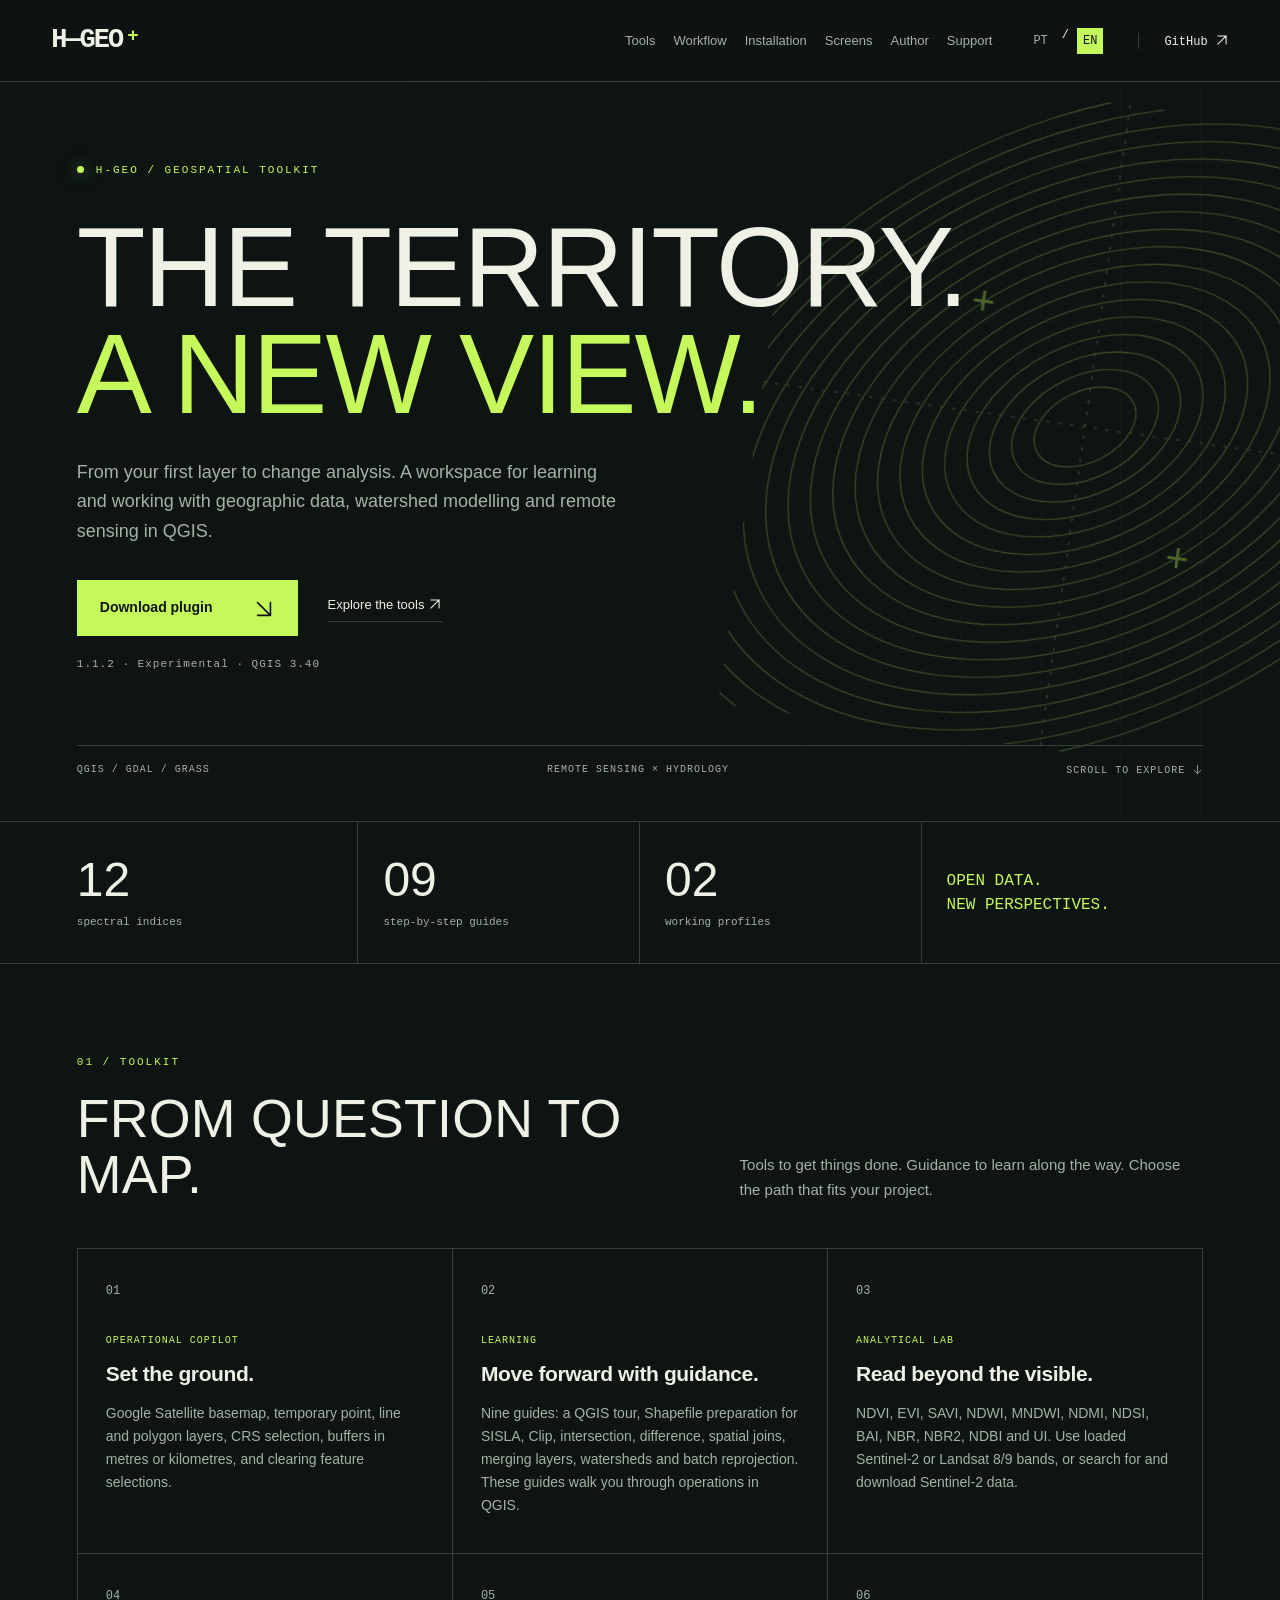
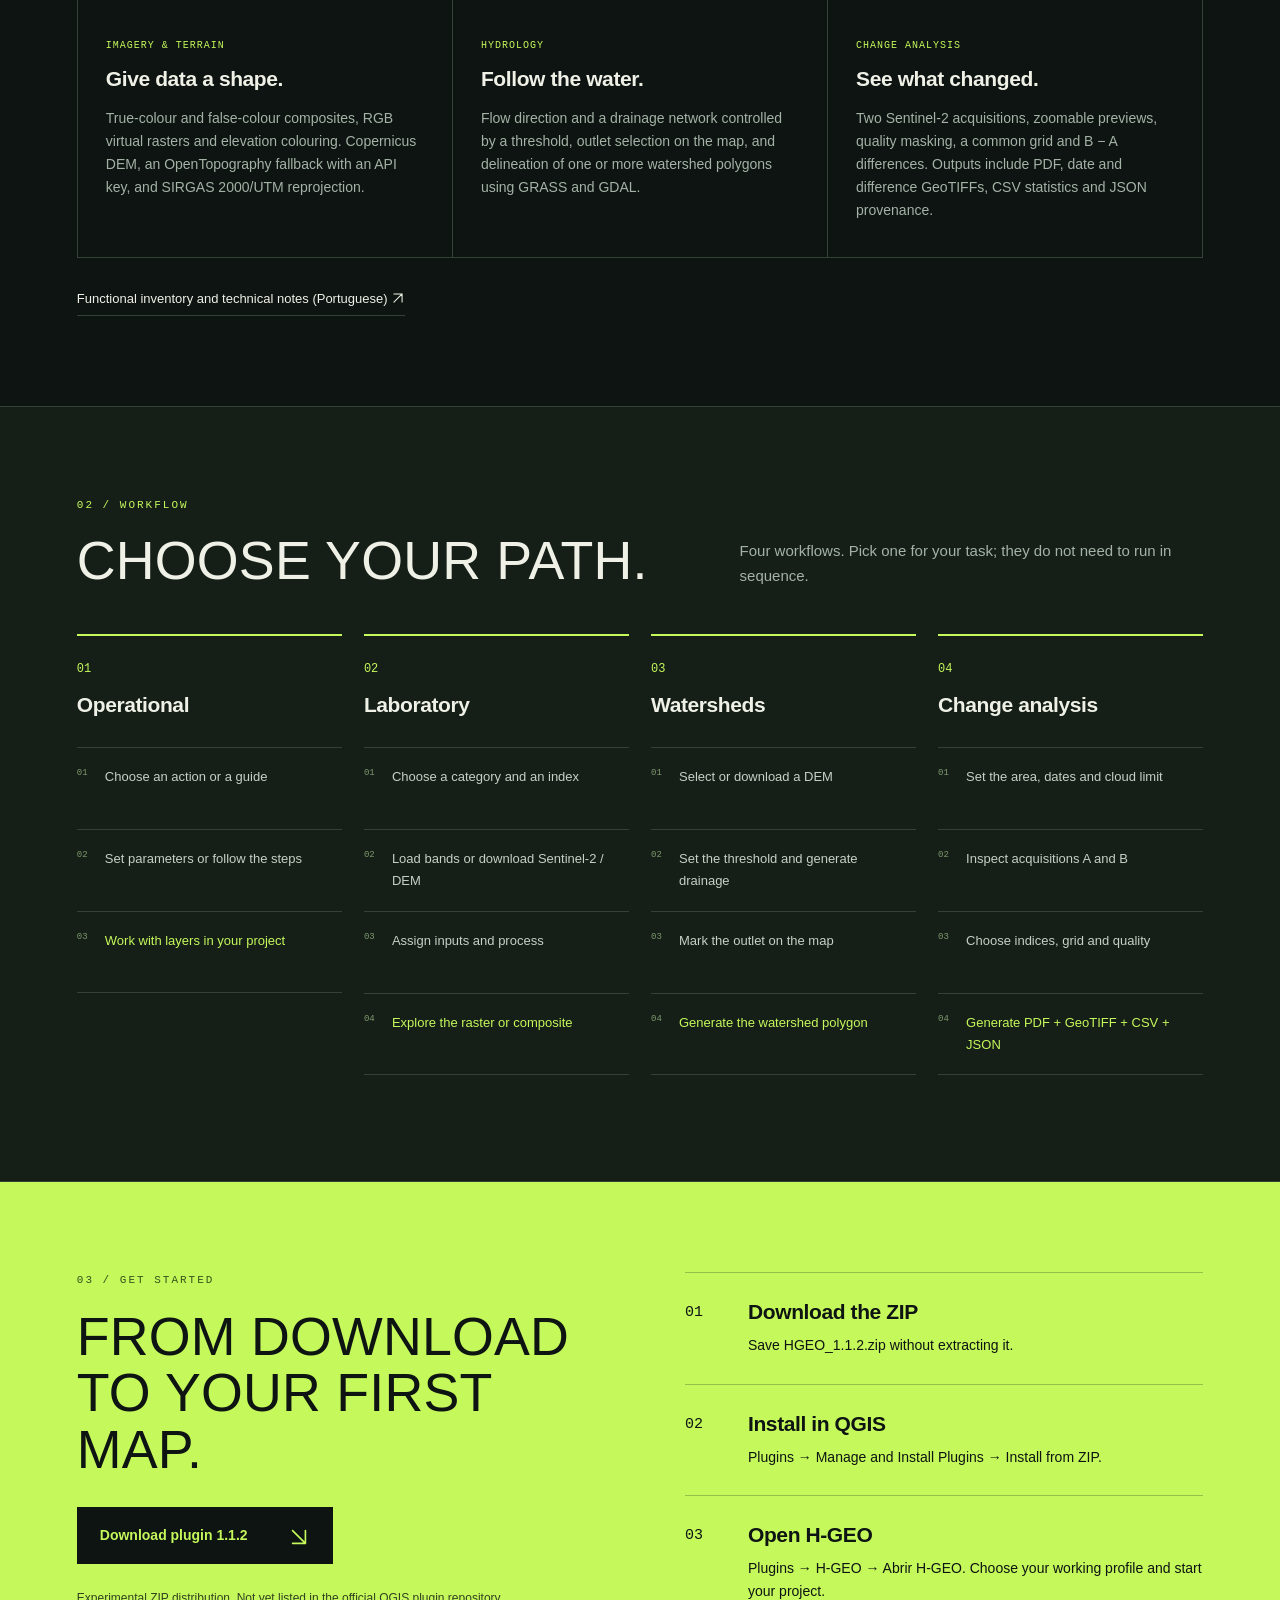
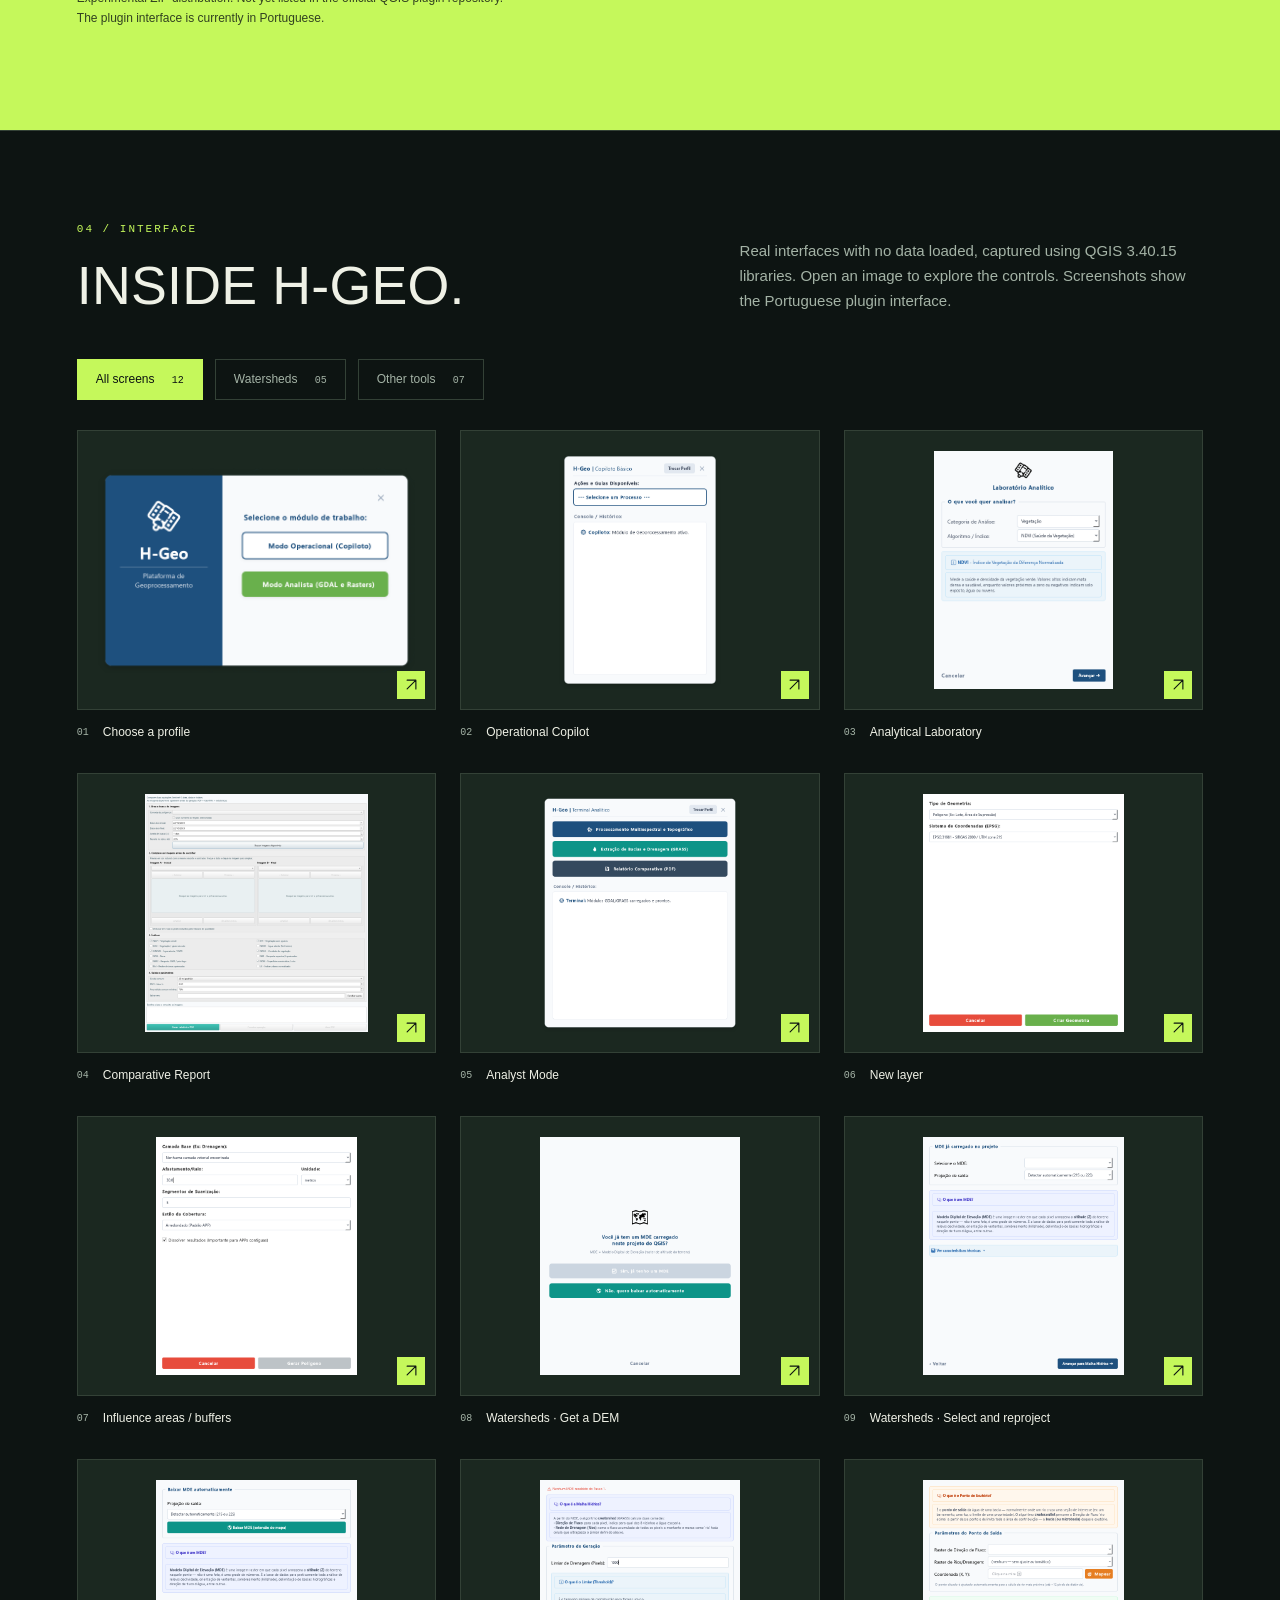
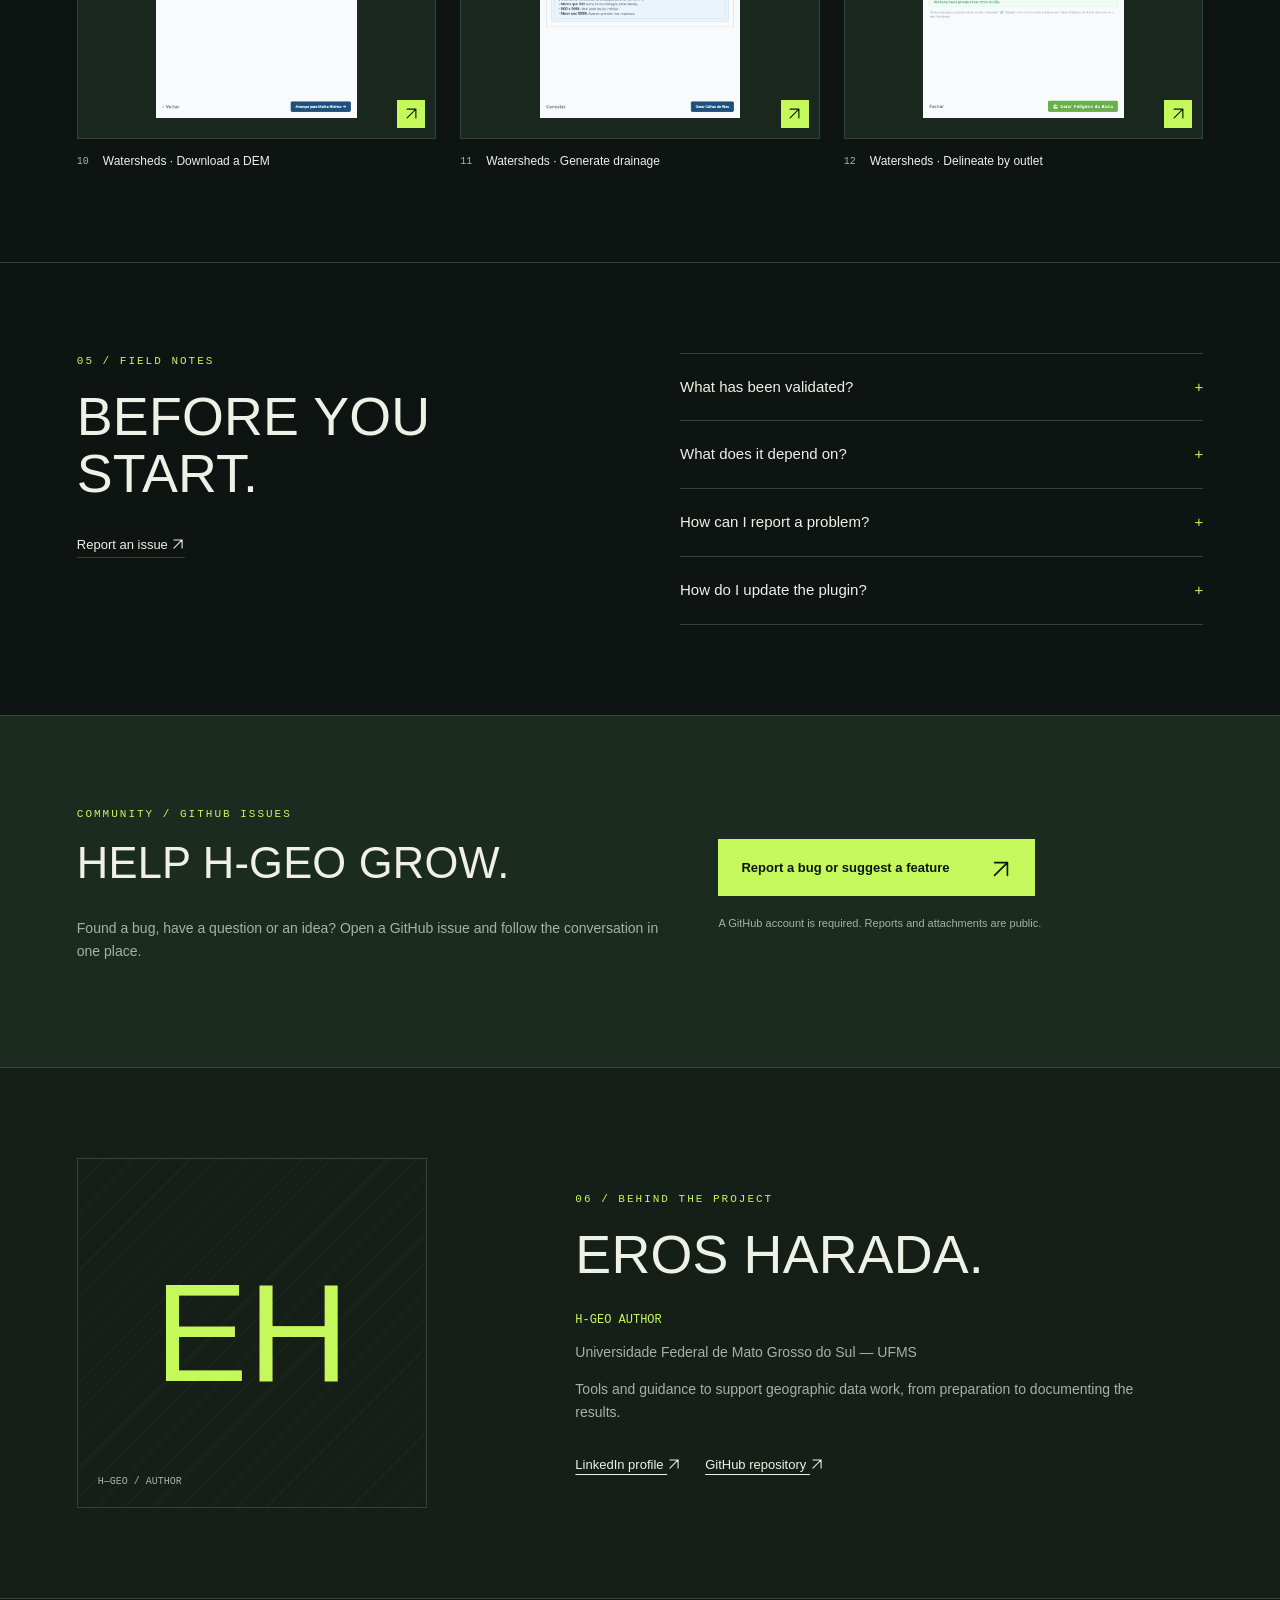
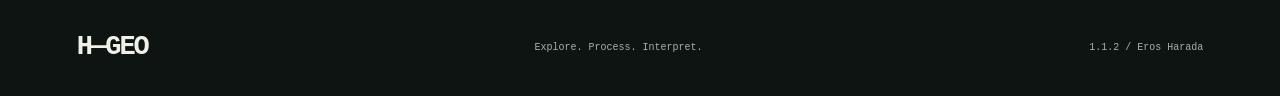
==== commit 6ce26092: "Substitui setas emoji por ícones SVG" ====
--- a/en.html
+++ b/en.html
@@ -1,11 +1,11 @@
-<!doctype html><html lang="en"><head><meta charset="utf-8"><meta name="viewport" content="width=device-width,initial-scale=1"><meta name="description" content="From your first layer to change analysis. A workspace for learning and working with geographic data, watershed modelling and remote sensing in QGIS."><meta name="theme-color" content="#0d1412"><title>H-GEO — Geospatial work, beyond boundaries.</title><link rel="alternate" hreflang="pt-BR" href="https://haradaeros-hub.github.io/hgeo/"><link rel="alternate" hreflang="en" href="https://haradaeros-hub.github.io/hgeo/en.html"><link rel="stylesheet" href="site.css?v=2"><script src="site.js?v=2" defer></script><link rel="icon" type="image/svg+xml" href="favicon.svg?v=2"><link rel="icon" type="image/png" sizes="64x64" href="favicon.png?v=2"><link rel="apple-touch-icon" href="apple-touch-icon.png"></head><body>
-<a class="skip" href="#inicio">Skip to content</a><header class="topbar"><a class="brand" href="#inicio">H—GEO<span>+</span></a><nav aria-label="Main navigation"><a href="#ferramentas">Tools</a><a href="#workflow">Workflow</a><a href="#instalacao">Installation</a><a href="#galeria">Screens</a><a href="#autor">Author</a><a href="#suporte">Support</a></nav><div class="language" aria-label="Language"><a href="index.html" >PT</a><span>/</span><a href="en.html" aria-current="page">EN</a></div><a class="top-git" href="https://github.com/haradaeros-hub/hgeo" aria-label="GitHub">GitHub ↗</a></header>
-<main><section class="hero" id="inicio"><div class="hero-grid" aria-hidden="true"></div><div class="hero-orbit" aria-hidden="true"><svg viewBox="0 0 600 600"><g fill="none" stroke="currentColor"><ellipse cx="300" cy="300" rx="50" ry="32.5" transform="rotate(-35 300 300)"/><ellipse cx="300" cy="300" rx="72" ry="46.800000000000004" transform="rotate(-35 300 300)"/><ellipse cx="300" cy="300" rx="94" ry="61.1" transform="rotate(-35 300 300)"/><ellipse cx="300" cy="300" rx="116" ry="75.4" transform="rotate(-35 300 300)"/><ellipse cx="300" cy="300" rx="138" ry="89.7" transform="rotate(-35 300 300)"/><ellipse cx="300" cy="300" rx="160" ry="104.0" transform="rotate(-35 300 300)"/><ellipse cx="300" cy="300" rx="182" ry="118.3" transform="rotate(-35 300 300)"/><ellipse cx="300" cy="300" rx="204" ry="132.6" transform="rotate(-35 300 300)"/><ellipse cx="300" cy="300" rx="226" ry="146.9" transform="rotate(-35 300 300)"/><ellipse cx="300" cy="300" rx="248" ry="161.20000000000002" transform="rotate(-35 300 300)"/><ellipse cx="300" cy="300" rx="270" ry="175.5" transform="rotate(-35 300 300)"/><ellipse cx="300" cy="300" rx="292" ry="189.8" transform="rotate(-35 300 300)"/><ellipse cx="300" cy="300" rx="314" ry="204.1" transform="rotate(-35 300 300)"/><ellipse cx="300" cy="300" rx="336" ry="218.4" transform="rotate(-35 300 300)"/><ellipse cx="300" cy="300" rx="358" ry="232.70000000000002" transform="rotate(-35 300 300)"/><ellipse cx="300" cy="300" rx="380" ry="247.0" transform="rotate(-35 300 300)"/><ellipse cx="300" cy="300" rx="402" ry="261.3" transform="rotate(-35 300 300)"/><ellipse cx="300" cy="300" rx="424" ry="275.6" transform="rotate(-35 300 300)"/></g><path d="M300 0V600M0 300H600" stroke="currentColor" stroke-dasharray="3 8"/></svg><span class="cross one">+</span><span class="cross two">+</span></div><div class="hero-body"><div class="eyebrow"><span class="signal"></span>H-GEO / GEOSPATIAL TOOLKIT</div><h1>THE TERRITORY.<br><em>A NEW VIEW.</em></h1><p class="hero-intro">From your first layer to change analysis. A workspace for learning and working with geographic data, watershed modelling and remote sensing in QGIS.</p><div class="hero-actions"><a class="button" href="HGEO_1.1.2.zip" download>Download plugin <span>↘</span></a><a class="text-link" href="#ferramentas">Explore the tools ↗</a></div><div class="release">1.1.2 · Experimental · QGIS 3.40</div></div><div class="hero-bottom"><span>QGIS / GDAL / GRASS</span><span>REMOTE SENSING × HYDROLOGY</span><span>SCROLL TO EXPLORE ↓</span></div></section>
+<!doctype html><html lang="en"><head><meta charset="utf-8"><meta name="viewport" content="width=device-width,initial-scale=1"><meta name="description" content="From your first layer to change analysis. A workspace for learning and working with geographic data, watershed modelling and remote sensing in QGIS."><meta name="theme-color" content="#0d1412"><title>H-GEO — Geospatial work, beyond boundaries.</title><link rel="alternate" hreflang="pt-BR" href="https://haradaeros-hub.github.io/hgeo/"><link rel="alternate" hreflang="en" href="https://haradaeros-hub.github.io/hgeo/en.html"><link rel="stylesheet" href="site.css?v=4"><script src="site.js?v=2" defer></script><link rel="icon" type="image/svg+xml" href="favicon.svg?v=2"><link rel="icon" type="image/png" sizes="64x64" href="favicon.png?v=2"><link rel="apple-touch-icon" href="apple-touch-icon.png"></head><body>
+<a class="skip" href="#inicio">Skip to content</a><header class="topbar"><a class="brand" href="#inicio">H—GEO<span>+</span></a><nav aria-label="Main navigation"><a href="#ferramentas">Tools</a><a href="#workflow">Workflow</a><a href="#instalacao">Installation</a><a href="#galeria">Screens</a><a href="#autor">Author</a><a href="#suporte">Support</a></nav><div class="language" aria-label="Language"><a href="index.html" >PT</a><span>/</span><a href="en.html" aria-current="page">EN</a></div><a class="top-git" href="https://github.com/haradaeros-hub/hgeo" aria-label="GitHub">GitHub <svg class="arrow-icon" viewBox="0 0 24 24" aria-hidden="true" focusable="false"><path d="M5 19 19 5M5 5h14v14"/></svg></a></header>
+<main><section class="hero" id="inicio"><div class="hero-grid" aria-hidden="true"></div><div class="hero-orbit" aria-hidden="true"><svg viewBox="0 0 600 600"><g fill="none" stroke="currentColor"><ellipse cx="300" cy="300" rx="50" ry="32.5" transform="rotate(-35 300 300)"/><ellipse cx="300" cy="300" rx="72" ry="46.800000000000004" transform="rotate(-35 300 300)"/><ellipse cx="300" cy="300" rx="94" ry="61.1" transform="rotate(-35 300 300)"/><ellipse cx="300" cy="300" rx="116" ry="75.4" transform="rotate(-35 300 300)"/><ellipse cx="300" cy="300" rx="138" ry="89.7" transform="rotate(-35 300 300)"/><ellipse cx="300" cy="300" rx="160" ry="104.0" transform="rotate(-35 300 300)"/><ellipse cx="300" cy="300" rx="182" ry="118.3" transform="rotate(-35 300 300)"/><ellipse cx="300" cy="300" rx="204" ry="132.6" transform="rotate(-35 300 300)"/><ellipse cx="300" cy="300" rx="226" ry="146.9" transform="rotate(-35 300 300)"/><ellipse cx="300" cy="300" rx="248" ry="161.20000000000002" transform="rotate(-35 300 300)"/><ellipse cx="300" cy="300" rx="270" ry="175.5" transform="rotate(-35 300 300)"/><ellipse cx="300" cy="300" rx="292" ry="189.8" transform="rotate(-35 300 300)"/><ellipse cx="300" cy="300" rx="314" ry="204.1" transform="rotate(-35 300 300)"/><ellipse cx="300" cy="300" rx="336" ry="218.4" transform="rotate(-35 300 300)"/><ellipse cx="300" cy="300" rx="358" ry="232.70000000000002" transform="rotate(-35 300 300)"/><ellipse cx="300" cy="300" rx="380" ry="247.0" transform="rotate(-35 300 300)"/><ellipse cx="300" cy="300" rx="402" ry="261.3" transform="rotate(-35 300 300)"/><ellipse cx="300" cy="300" rx="424" ry="275.6" transform="rotate(-35 300 300)"/></g><path d="M300 0V600M0 300H600" stroke="currentColor" stroke-dasharray="3 8"/></svg><span class="cross one">+</span><span class="cross two">+</span></div><div class="hero-body"><div class="eyebrow"><span class="signal"></span>H-GEO / GEOSPATIAL TOOLKIT</div><h1>THE TERRITORY.<br><em>A NEW VIEW.</em></h1><p class="hero-intro">From your first layer to change analysis. A workspace for learning and working with geographic data, watershed modelling and remote sensing in QGIS.</p><div class="hero-actions"><a class="button" href="HGEO_1.1.2.zip" download>Download plugin <span><svg class="arrow-icon" viewBox="0 0 24 24" aria-hidden="true" focusable="false"><path d="m5 5 14 14M5 19h14V5"/></svg></span></a><a class="text-link" href="#ferramentas">Explore the tools <svg class="arrow-icon" viewBox="0 0 24 24" aria-hidden="true" focusable="false"><path d="M5 19 19 5M5 5h14v14"/></svg></a></div><div class="release">1.1.2 · Experimental · QGIS 3.40</div></div><div class="hero-bottom"><span>QGIS / GDAL / GRASS</span><span>REMOTE SENSING × HYDROLOGY</span><span>SCROLL TO EXPLORE <svg class="arrow-icon" viewBox="0 0 24 24" aria-hidden="true" focusable="false"><path d="M12 3v18m-7-7 7 7 7-7"/></svg></span></div></section>
 <div class="metrics"><div><b>12</b><span>spectral indices</span></div><div><b>09</b><span>step-by-step guides</span></div><div><b>02</b><span>working profiles</span></div><div class="metric-label">OPEN DATA.<br>NEW PERSPECTIVES.</div></div>
-<section class="section" id="ferramentas"><div class="section-head"><div><div class="eyebrow">01 / TOOLKIT</div><h2>FROM QUESTION TO MAP.</h2></div><p>Tools to get things done. Guidance to learn along the way. Choose the path that fits your project.</p></div><div class="tool-grid"><article class="tool-card"><span class="card-no">01</span><div class="eyebrow">OPERATIONAL COPILOT</div><h3>Set the ground.</h3><p>Google Satellite basemap, temporary point, line and polygon layers, CRS selection, buffers in metres or kilometres, and clearing feature selections.</p></article><article class="tool-card"><span class="card-no">02</span><div class="eyebrow">LEARNING</div><h3>Move forward with guidance.</h3><p>Nine guides: a QGIS tour, Shapefile preparation for SISLA, Clip, intersection, difference, spatial joins, merging layers, watersheds and batch reprojection. These guides walk you through operations in QGIS.</p></article><article class="tool-card"><span class="card-no">03</span><div class="eyebrow">ANALYTICAL LAB</div><h3>Read beyond the visible.</h3><p>NDVI, EVI, SAVI, NDWI, MNDWI, NDMI, NDSI, BAI, NBR, NBR2, NDBI and UI. Use loaded Sentinel-2 or Landsat 8/9 bands, or search for and download Sentinel-2 data.</p></article><article class="tool-card"><span class="card-no">04</span><div class="eyebrow">IMAGERY & TERRAIN</div><h3>Give data a shape.</h3><p>True-colour and false-colour composites, RGB virtual rasters and elevation colouring. Copernicus DEM, an OpenTopography fallback with an API key, and SIRGAS 2000/UTM reprojection.</p></article><article class="tool-card"><span class="card-no">05</span><div class="eyebrow">HYDROLOGY</div><h3>Follow the water.</h3><p>Flow direction and a drainage network controlled by a threshold, outlet selection on the map, and delineation of one or more watershed polygons using GRASS and GDAL.</p></article><article class="tool-card"><span class="card-no">06</span><div class="eyebrow">CHANGE ANALYSIS</div><h3>See what changed.</h3><p>Two Sentinel-2 acquisitions, zoomable previews, quality masking, a common grid and B − A differences. Outputs include PDF, date and difference GeoTIFFs, CSV statistics and JSON provenance.</p></article></div><a class="text-link inventory" href="https://github.com/haradaeros-hub/hgeo/blob/main/ESCOPO_HGEO.md">Functional inventory and technical notes (Portuguese) ↗</a></section>
+<section class="section" id="ferramentas"><div class="section-head"><div><div class="eyebrow">01 / TOOLKIT</div><h2>FROM QUESTION TO MAP.</h2></div><p>Tools to get things done. Guidance to learn along the way. Choose the path that fits your project.</p></div><div class="tool-grid"><article class="tool-card"><span class="card-no">01</span><div class="eyebrow">OPERATIONAL COPILOT</div><h3>Set the ground.</h3><p>Google Satellite basemap, temporary point, line and polygon layers, CRS selection, buffers in metres or kilometres, and clearing feature selections.</p></article><article class="tool-card"><span class="card-no">02</span><div class="eyebrow">LEARNING</div><h3>Move forward with guidance.</h3><p>Nine guides: a QGIS tour, Shapefile preparation for SISLA, Clip, intersection, difference, spatial joins, merging layers, watersheds and batch reprojection. These guides walk you through operations in QGIS.</p></article><article class="tool-card"><span class="card-no">03</span><div class="eyebrow">ANALYTICAL LAB</div><h3>Read beyond the visible.</h3><p>NDVI, EVI, SAVI, NDWI, MNDWI, NDMI, NDSI, BAI, NBR, NBR2, NDBI and UI. Use loaded Sentinel-2 or Landsat 8/9 bands, or search for and download Sentinel-2 data.</p></article><article class="tool-card"><span class="card-no">04</span><div class="eyebrow">IMAGERY & TERRAIN</div><h3>Give data a shape.</h3><p>True-colour and false-colour composites, RGB virtual rasters and elevation colouring. Copernicus DEM, an OpenTopography fallback with an API key, and SIRGAS 2000/UTM reprojection.</p></article><article class="tool-card"><span class="card-no">05</span><div class="eyebrow">HYDROLOGY</div><h3>Follow the water.</h3><p>Flow direction and a drainage network controlled by a threshold, outlet selection on the map, and delineation of one or more watershed polygons using GRASS and GDAL.</p></article><article class="tool-card"><span class="card-no">06</span><div class="eyebrow">CHANGE ANALYSIS</div><h3>See what changed.</h3><p>Two Sentinel-2 acquisitions, zoomable previews, quality masking, a common grid and B − A differences. Outputs include PDF, date and difference GeoTIFFs, CSV statistics and JSON provenance.</p></article></div><a class="text-link inventory" href="https://github.com/haradaeros-hub/hgeo/blob/main/ESCOPO_HGEO.md">Functional inventory and technical notes (Portuguese) <svg class="arrow-icon" viewBox="0 0 24 24" aria-hidden="true" focusable="false"><path d="M5 19 19 5M5 5h14v14"/></svg></a></section>
 <section class="section workflow-section" id="workflow"><div class="section-head"><div><div class="eyebrow">02 / WORKFLOW</div><h2>CHOOSE YOUR PATH.</h2></div><p>Four workflows. Pick one for your task; they do not need to run in sequence.</p></div><div class="flow-lanes"><article class="flow-lane"><div class="lane-head"><span>01</span><h3>Operational</h3></div><ol><li>Choose an action or a guide</li><li>Set parameters or follow the steps</li><li>Work with layers in your project</li></ol></article><article class="flow-lane"><div class="lane-head"><span>02</span><h3>Laboratory</h3></div><ol><li>Choose a category and an index</li><li>Load bands or download Sentinel-2 / DEM</li><li>Assign inputs and process</li><li>Explore the raster or composite</li></ol></article><article class="flow-lane"><div class="lane-head"><span>03</span><h3>Watersheds</h3></div><ol><li>Select or download a DEM</li><li>Set the threshold and generate drainage</li><li>Mark the outlet on the map</li><li>Generate the watershed polygon</li></ol></article><article class="flow-lane"><div class="lane-head"><span>04</span><h3>Change analysis</h3></div><ol><li>Set the area, dates and cloud limit</li><li>Inspect acquisitions A and B</li><li>Choose indices, grid and quality</li><li>Generate PDF + GeoTIFF + CSV + JSON</li></ol></article></div></section>
-<section class="section install-section" id="instalacao"><div><div class="eyebrow">03 / GET STARTED</div><h2>FROM DOWNLOAD<br>TO YOUR FIRST MAP.</h2><a class="button" href="HGEO_1.1.2.zip" download>Download plugin 1.1.2 <span>↘</span></a><p class="notice">Experimental ZIP distribution. Not yet listed in the official QGIS plugin repository. The plugin interface is currently in Portuguese.</p></div><div><div class="install-step"><span>01</span><div><h3>Download the ZIP</h3><p>Save HGEO_1.1.2.zip without extracting it.</p></div></div><div class="install-step"><span>02</span><div><h3>Install in QGIS</h3><p>Plugins → Manage and Install Plugins → Install from ZIP.</p></div></div><div class="install-step"><span>03</span><div><h3>Open H-GEO</h3><p>Plugins → H-GEO → Abrir H-GEO. Choose your working profile and start your project.</p></div></div></div></section>
-<section class="section" id="galeria"><div class="section-head"><div><div class="eyebrow">04 / INTERFACE</div><h2>INSIDE H-GEO.</h2></div><p>Real interfaces with no data loaded, captured using QGIS 3.40.15 libraries. Open an image to explore the controls. Screenshots show the Portuguese plugin interface.</p></div><div class="filters" role="group" aria-label="Filter screenshots"><button data-filter="all" aria-pressed="true">All screens <span>12</span></button><button data-filter="basins" aria-pressed="false">Watersheds <span>05</span></button><button data-filter="tools" aria-pressed="false">Other tools <span>07</span></button></div><div class="gallery"><figure data-category="tools"><button class="image-open" data-image="hgeo-boas-vindas.png" data-caption="Choose a profile" aria-label="Enlarge: Choose a profile"><img src="hgeo-boas-vindas.png" alt="Choose a profile" loading="lazy"><span>↗</span></button><figcaption><span>01</span>Choose a profile</figcaption></figure><figure data-category="tools"><button class="image-open" data-image="hgeo-copiloto.png" data-caption="Operational Copilot" aria-label="Enlarge: Operational Copilot"><img src="hgeo-copiloto.png" alt="Operational Copilot" loading="lazy"><span>↗</span></button><figcaption><span>02</span>Operational Copilot</figcaption></figure><figure data-category="tools"><button class="image-open" data-image="hgeo-laboratorio.png" data-caption="Analytical Laboratory" aria-label="Enlarge: Analytical Laboratory"><img src="hgeo-laboratorio.png" alt="Analytical Laboratory" loading="lazy"><span>↗</span></button><figcaption><span>03</span>Analytical Laboratory</figcaption></figure><figure data-category="tools"><button class="image-open" data-image="hgeo-relatorio.png" data-caption="Comparative Report" aria-label="Enlarge: Comparative Report"><img src="hgeo-relatorio.png" alt="Comparative Report" loading="lazy"><span>↗</span></button><figcaption><span>04</span>Comparative Report</figcaption></figure><figure data-category="tools"><button class="image-open" data-image="hgeo-analista.png" data-caption="Analyst Mode" aria-label="Enlarge: Analyst Mode"><img src="hgeo-analista.png" alt="Analyst Mode" loading="lazy"><span>↗</span></button><figcaption><span>05</span>Analyst Mode</figcaption></figure><figure data-category="tools"><button class="image-open" data-image="hgeo-nova-camada.png" data-caption="New layer" aria-label="Enlarge: New layer"><img src="hgeo-nova-camada.png" alt="New layer" loading="lazy"><span>↗</span></button><figcaption><span>06</span>New layer</figcaption></figure><figure data-category="tools"><button class="image-open" data-image="hgeo-buffer.png" data-caption="Influence areas / buffers" aria-label="Enlarge: Influence areas / buffers"><img src="hgeo-buffer.png" alt="Influence areas / buffers" loading="lazy"><span>↗</span></button><figcaption><span>07</span>Influence areas / buffers</figcaption></figure><figure data-category="basins"><button class="image-open" data-image="hgeo-bacias-mde.png" data-caption="Watersheds · Get a DEM" aria-label="Enlarge: Watersheds · Get a DEM"><img src="hgeo-bacias-mde.png" alt="Watersheds · Get a DEM" loading="lazy"><span>↗</span></button><figcaption><span>08</span>Watersheds · Get a DEM</figcaption></figure><figure data-category="basins"><button class="image-open" data-image="hgeo-bacias-selecao-mde.png" data-caption="Watersheds · Select and reproject" aria-label="Enlarge: Watersheds · Select and reproject"><img src="hgeo-bacias-selecao-mde.png" alt="Watersheds · Select and reproject" loading="lazy"><span>↗</span></button><figcaption><span>09</span>Watersheds · Select and reproject</figcaption></figure><figure data-category="basins"><button class="image-open" data-image="hgeo-bacias-download-mde.png" data-caption="Watersheds · Download a DEM" aria-label="Enlarge: Watersheds · Download a DEM"><img src="hgeo-bacias-download-mde.png" alt="Watersheds · Download a DEM" loading="lazy"><span>↗</span></button><figcaption><span>10</span>Watersheds · Download a DEM</figcaption></figure><figure data-category="basins"><button class="image-open" data-image="hgeo-bacias-drenagem.png" data-caption="Watersheds · Generate drainage" aria-label="Enlarge: Watersheds · Generate drainage"><img src="hgeo-bacias-drenagem.png" alt="Watersheds · Generate drainage" loading="lazy"><span>↗</span></button><figcaption><span>11</span>Watersheds · Generate drainage</figcaption></figure><figure data-category="basins"><button class="image-open" data-image="hgeo-bacias-exutorio.png" data-caption="Watersheds · Delineate by outlet" aria-label="Enlarge: Watersheds · Delineate by outlet"><img src="hgeo-bacias-exutorio.png" alt="Watersheds · Delineate by outlet" loading="lazy"><span>↗</span></button><figcaption><span>12</span>Watersheds · Delineate by outlet</figcaption></figure></div></section>
-<section class="section faq-section" id="duvidas"><div><div class="eyebrow">05 / FIELD NOTES</div><h2>BEFORE YOU START.</h2><a class="text-link" href="https://github.com/haradaeros-hub/hgeo/issues">Report an issue ↗</a></div><div><details><summary>What has been validated?<span>+</span></summary><p>Importing the plugin, opening both modes and the report window, menu integration, window reuse, unloading, and one NDVI/NoData case using QGIS 3.40.15. Downloads, full PDF generation and all workflows with real data still need validation.</p></details><details><summary>What does it depend on?<span>+</span></summary><p>QGIS and the processing providers required by the operation, including GDAL and GRASS. Downloads need internet access and service coverage. The alternative OpenTopography method requires an API key.</p></details><details><summary>How can I report a problem?<span>+</span></summary><p>Use GitHub Issues and include your QGIS version, reproduction steps and the error message. Remove passwords, tokens and private information from attachments.</p></details><details><summary>How do I update the plugin?<span>+</span></summary><p>Wait for tasks to finish, close the tools, disable the plugin and install the new ZIP through the plugin manager. Restart QGIS if necessary.</p></details></div></section>
-<section class="section support-section" id="suporte"><div><div class="eyebrow">COMMUNITY / GITHUB ISSUES</div><h2>HELP H-GEO GROW.</h2><p>Found a bug, have a question or an idea? Open a GitHub issue and follow the conversation in one place.</p></div><div><a class="button" href="https://github.com/haradaeros-hub/hgeo/issues/new/choose">Report a bug or suggest a feature <span>↗</span></a><p class="support-note">A GitHub account is required. Reports and attachments are public.</p></div></section><section class="section author-section" id="autor"><div class="author-monogram" aria-hidden="true">EH<span>H—GEO / AUTHOR</span></div><div><div class="eyebrow">06 / BEHIND THE PROJECT</div><h2>EROS HARADA.</h2><div class="author-role">H-GEO author</div><p><a href="https://www.ufms.br/">Universidade Federal de Mato Grosso do Sul — UFMS</a></p><p>Tools and guidance to support geographic data work, from preparation to documenting the results.</p><div class="author-links"><a href="https://www.linkedin.com/in/eros-gabriel-harada-449836323/">LinkedIn profile ↗</a><a href="https://github.com/haradaeros-hub/hgeo">GitHub repository ↗</a></div></div></section>
+<section class="section install-section" id="instalacao"><div><div class="eyebrow">03 / GET STARTED</div><h2>FROM DOWNLOAD<br>TO YOUR FIRST MAP.</h2><a class="button" href="HGEO_1.1.2.zip" download>Download plugin 1.1.2 <span><svg class="arrow-icon" viewBox="0 0 24 24" aria-hidden="true" focusable="false"><path d="m5 5 14 14M5 19h14V5"/></svg></span></a><p class="notice">Experimental ZIP distribution. Not yet listed in the official QGIS plugin repository. The plugin interface is currently in Portuguese.</p></div><div><div class="install-step"><span>01</span><div><h3>Download the ZIP</h3><p>Save HGEO_1.1.2.zip without extracting it.</p></div></div><div class="install-step"><span>02</span><div><h3>Install in QGIS</h3><p>Plugins → Manage and Install Plugins → Install from ZIP.</p></div></div><div class="install-step"><span>03</span><div><h3>Open H-GEO</h3><p>Plugins → H-GEO → Abrir H-GEO. Choose your working profile and start your project.</p></div></div></div></section>
+<section class="section" id="galeria"><div class="section-head"><div><div class="eyebrow">04 / INTERFACE</div><h2>INSIDE H-GEO.</h2></div><p>Real interfaces with no data loaded, captured using QGIS 3.40.15 libraries. Open an image to explore the controls. Screenshots show the Portuguese plugin interface.</p></div><div class="filters" role="group" aria-label="Filter screenshots"><button data-filter="all" aria-pressed="true">All screens <span>12</span></button><button data-filter="basins" aria-pressed="false">Watersheds <span>05</span></button><button data-filter="tools" aria-pressed="false">Other tools <span>07</span></button></div><div class="gallery"><figure data-category="tools"><button class="image-open" data-image="hgeo-boas-vindas.png" data-caption="Choose a profile" aria-label="Enlarge: Choose a profile"><img src="hgeo-boas-vindas.png" alt="Choose a profile" loading="lazy"><span><svg class="arrow-icon" viewBox="0 0 24 24" aria-hidden="true" focusable="false"><path d="M5 19 19 5M5 5h14v14"/></svg></span></button><figcaption><span>01</span>Choose a profile</figcaption></figure><figure data-category="tools"><button class="image-open" data-image="hgeo-copiloto.png" data-caption="Operational Copilot" aria-label="Enlarge: Operational Copilot"><img src="hgeo-copiloto.png" alt="Operational Copilot" loading="lazy"><span><svg class="arrow-icon" viewBox="0 0 24 24" aria-hidden="true" focusable="false"><path d="M5 19 19 5M5 5h14v14"/></svg></span></button><figcaption><span>02</span>Operational Copilot</figcaption></figure><figure data-category="tools"><button class="image-open" data-image="hgeo-laboratorio.png" data-caption="Analytical Laboratory" aria-label="Enlarge: Analytical Laboratory"><img src="hgeo-laboratorio.png" alt="Analytical Laboratory" loading="lazy"><span><svg class="arrow-icon" viewBox="0 0 24 24" aria-hidden="true" focusable="false"><path d="M5 19 19 5M5 5h14v14"/></svg></span></button><figcaption><span>03</span>Analytical Laboratory</figcaption></figure><figure data-category="tools"><button class="image-open" data-image="hgeo-relatorio.png" data-caption="Comparative Report" aria-label="Enlarge: Comparative Report"><img src="hgeo-relatorio.png" alt="Comparative Report" loading="lazy"><span><svg class="arrow-icon" viewBox="0 0 24 24" aria-hidden="true" focusable="false"><path d="M5 19 19 5M5 5h14v14"/></svg></span></button><figcaption><span>04</span>Comparative Report</figcaption></figure><figure data-category="tools"><button class="image-open" data-image="hgeo-analista.png" data-caption="Analyst Mode" aria-label="Enlarge: Analyst Mode"><img src="hgeo-analista.png" alt="Analyst Mode" loading="lazy"><span><svg class="arrow-icon" viewBox="0 0 24 24" aria-hidden="true" focusable="false"><path d="M5 19 19 5M5 5h14v14"/></svg></span></button><figcaption><span>05</span>Analyst Mode</figcaption></figure><figure data-category="tools"><button class="image-open" data-image="hgeo-nova-camada.png" data-caption="New layer" aria-label="Enlarge: New layer"><img src="hgeo-nova-camada.png" alt="New layer" loading="lazy"><span><svg class="arrow-icon" viewBox="0 0 24 24" aria-hidden="true" focusable="false"><path d="M5 19 19 5M5 5h14v14"/></svg></span></button><figcaption><span>06</span>New layer</figcaption></figure><figure data-category="tools"><button class="image-open" data-image="hgeo-buffer.png" data-caption="Influence areas / buffers" aria-label="Enlarge: Influence areas / buffers"><img src="hgeo-buffer.png" alt="Influence areas / buffers" loading="lazy"><span><svg class="arrow-icon" viewBox="0 0 24 24" aria-hidden="true" focusable="false"><path d="M5 19 19 5M5 5h14v14"/></svg></span></button><figcaption><span>07</span>Influence areas / buffers</figcaption></figure><figure data-category="basins"><button class="image-open" data-image="hgeo-bacias-mde.png" data-caption="Watersheds · Get a DEM" aria-label="Enlarge: Watersheds · Get a DEM"><img src="hgeo-bacias-mde.png" alt="Watersheds · Get a DEM" loading="lazy"><span><svg class="arrow-icon" viewBox="0 0 24 24" aria-hidden="true" focusable="false"><path d="M5 19 19 5M5 5h14v14"/></svg></span></button><figcaption><span>08</span>Watersheds · Get a DEM</figcaption></figure><figure data-category="basins"><button class="image-open" data-image="hgeo-bacias-selecao-mde.png" data-caption="Watersheds · Select and reproject" aria-label="Enlarge: Watersheds · Select and reproject"><img src="hgeo-bacias-selecao-mde.png" alt="Watersheds · Select and reproject" loading="lazy"><span><svg class="arrow-icon" viewBox="0 0 24 24" aria-hidden="true" focusable="false"><path d="M5 19 19 5M5 5h14v14"/></svg></span></button><figcaption><span>09</span>Watersheds · Select and reproject</figcaption></figure><figure data-category="basins"><button class="image-open" data-image="hgeo-bacias-download-mde.png" data-caption="Watersheds · Download a DEM" aria-label="Enlarge: Watersheds · Download a DEM"><img src="hgeo-bacias-download-mde.png" alt="Watersheds · Download a DEM" loading="lazy"><span><svg class="arrow-icon" viewBox="0 0 24 24" aria-hidden="true" focusable="false"><path d="M5 19 19 5M5 5h14v14"/></svg></span></button><figcaption><span>10</span>Watersheds · Download a DEM</figcaption></figure><figure data-category="basins"><button class="image-open" data-image="hgeo-bacias-drenagem.png" data-caption="Watersheds · Generate drainage" aria-label="Enlarge: Watersheds · Generate drainage"><img src="hgeo-bacias-drenagem.png" alt="Watersheds · Generate drainage" loading="lazy"><span><svg class="arrow-icon" viewBox="0 0 24 24" aria-hidden="true" focusable="false"><path d="M5 19 19 5M5 5h14v14"/></svg></span></button><figcaption><span>11</span>Watersheds · Generate drainage</figcaption></figure><figure data-category="basins"><button class="image-open" data-image="hgeo-bacias-exutorio.png" data-caption="Watersheds · Delineate by outlet" aria-label="Enlarge: Watersheds · Delineate by outlet"><img src="hgeo-bacias-exutorio.png" alt="Watersheds · Delineate by outlet" loading="lazy"><span><svg class="arrow-icon" viewBox="0 0 24 24" aria-hidden="true" focusable="false"><path d="M5 19 19 5M5 5h14v14"/></svg></span></button><figcaption><span>12</span>Watersheds · Delineate by outlet</figcaption></figure></div></section>
+<section class="section faq-section" id="duvidas"><div><div class="eyebrow">05 / FIELD NOTES</div><h2>BEFORE YOU START.</h2><a class="text-link" href="https://github.com/haradaeros-hub/hgeo/issues">Report an issue <svg class="arrow-icon" viewBox="0 0 24 24" aria-hidden="true" focusable="false"><path d="M5 19 19 5M5 5h14v14"/></svg></a></div><div><details><summary>What has been validated?<span>+</span></summary><p>Importing the plugin, opening both modes and the report window, menu integration, window reuse, unloading, and one NDVI/NoData case using QGIS 3.40.15. Downloads, full PDF generation and all workflows with real data still need validation.</p></details><details><summary>What does it depend on?<span>+</span></summary><p>QGIS and the processing providers required by the operation, including GDAL and GRASS. Downloads need internet access and service coverage. The alternative OpenTopography method requires an API key.</p></details><details><summary>How can I report a problem?<span>+</span></summary><p>Use GitHub Issues and include your QGIS version, reproduction steps and the error message. Remove passwords, tokens and private information from attachments.</p></details><details><summary>How do I update the plugin?<span>+</span></summary><p>Wait for tasks to finish, close the tools, disable the plugin and install the new ZIP through the plugin manager. Restart QGIS if necessary.</p></details></div></section>
+<section class="section support-section" id="suporte"><div><div class="eyebrow">COMMUNITY / GITHUB ISSUES</div><h2>HELP H-GEO GROW.</h2><p>Found a bug, have a question or an idea? Open a GitHub issue and follow the conversation in one place.</p></div><div><a class="button" href="https://github.com/haradaeros-hub/hgeo/issues/new/choose">Report a bug or suggest a feature <span><svg class="arrow-icon" viewBox="0 0 24 24" aria-hidden="true" focusable="false"><path d="M5 19 19 5M5 5h14v14"/></svg></span></a><p class="support-note">A GitHub account is required. Reports and attachments are public.</p></div></section><section class="section author-section" id="autor"><div class="author-monogram" aria-hidden="true">EH<span>H—GEO / AUTHOR</span></div><div><div class="eyebrow">06 / BEHIND THE PROJECT</div><h2>EROS HARADA.</h2><div class="author-role">H-GEO author</div><p><a href="https://www.ufms.br/">Universidade Federal de Mato Grosso do Sul — UFMS</a></p><p>Tools and guidance to support geographic data work, from preparation to documenting the results.</p><div class="author-links"><a href="https://www.linkedin.com/in/eros-gabriel-harada-449836323/">LinkedIn profile <svg class="arrow-icon" viewBox="0 0 24 24" aria-hidden="true" focusable="false"><path d="M5 19 19 5M5 5h14v14"/></svg></a><a href="https://github.com/haradaeros-hub/hgeo">GitHub repository <svg class="arrow-icon" viewBox="0 0 24 24" aria-hidden="true" focusable="false"><path d="M5 19 19 5M5 5h14v14"/></svg></a></div></div></section>
 </main><footer><a class="brand" href="#inicio">H—GEO</a><span>Explore. Process. Interpret.</span><span>1.1.2 / Eros Harada</span></footer><dialog id="lightbox"><div class="lightbox-bar"><span id="image-caption"></span><button id="close-lightbox" aria-label="Close image">×</button></div><img id="large-image" alt=""></dialog></body></html>
--- a/site.css
+++ b/site.css
@@ -2,3 +2,5 @@
 :root{--bg:#0d1412;--panel:#141e19;--lime:#c5f85b;--text:#eff1e6;--muted:#a4b3a6;--line:#334136;--mono:Consolas,'Courier New',monospace}*{box-sizing:border-box}html{scroll-behavior:smooth;scroll-padding-top:100px}body{margin:0;background:var(--bg);color:var(--text);font:16px/1.65 'Trebuchet MS',sans-serif}a{color:inherit;text-underline-offset:5px}button{font:inherit;cursor:pointer}a:focus-visible,button:focus-visible,summary:focus-visible{outline:3px solid var(--lime);outline-offset:5px}::selection{background:var(--lime);color:var(--bg)}.skip{position:absolute;top:-100px;padding:12px;background:var(--lime);color:var(--bg);z-index:100}.skip:focus{top:0}.topbar{height:82px;padding:0 4vw;display:flex;align-items:center;gap:35px;border-bottom:1px solid var(--line);position:sticky;top:0;z-index:20;background:#0d1412f2;backdrop-filter:blur(12px)}.brand{font:bold 27px/1 var(--mono);letter-spacing:-2px;text-decoration:none;white-space:nowrap}.brand span{color:var(--lime);font-size:19px;vertical-align:top;margin-left:5px}.topbar nav{display:flex;gap:25px;margin-left:auto}.topbar nav a{font-size:13px;text-decoration:none;color:var(--muted)}.topbar nav a:hover{color:var(--lime)}.language{display:flex;gap:8px;font:12px var(--mono)}.language a{text-decoration:none;color:var(--muted);padding:6px}.language a[aria-current]{color:var(--bg);background:var(--lime)}.top-git{font:12px var(--mono);text-decoration:none;border-left:1px solid var(--line);padding-left:25px}.hero{position:relative;padding:80px 6vw 0;overflow:hidden;border-bottom:1px solid var(--line);min-height:740px}.hero-grid{position:absolute;inset:0;background-image:linear-gradient(#52624517 1px,transparent 1px),linear-gradient(90deg,#52624517 1px,transparent 1px);background-size:80px 80px;mask-image:linear-gradient(to right,transparent,#000)}.hero-body{position:relative;max-width:1000px;padding-bottom:75px}.eyebrow{font:11px/1.6 var(--mono);letter-spacing:2px;color:var(--lime);text-transform:uppercase}.signal{display:inline-block;width:7px;height:7px;border-radius:50%;background:var(--lime);margin-right:12px;box-shadow:0 0 16px #c5f86a80}h1{font:normal clamp(65px,8.8vw,145px)/.95 Impact,'Arial Narrow',sans-serif;letter-spacing:-2px;margin:34px 0 30px}h1 em{font-style:normal;color:var(--lime)}.hero-intro{font-size:18px;max-width:540px;color:var(--muted)}.hero-actions{display:flex;align-items:center;gap:30px;margin-top:33px}.button{display:inline-flex;justify-content:space-between;gap:40px;align-items:center;padding:16px 23px;background:var(--lime);color:var(--bg);text-decoration:none;font-size:14px;font-weight:bold;transition:background .2s,transform .2s}.button:hover{background:#dafa9a;transform:translateY(-3px)}.button span{font-size:24px;line-height:1}.text-link{font-size:13px;text-decoration:none;border-bottom:1px solid var(--line);padding-bottom:5px}.text-link:hover{color:var(--lime)}.release{font:11px var(--mono);letter-spacing:1px;color:var(--muted);margin-top:22px}.hero-orbit{position:absolute;right:-130px;top:20px;width:650px;height:650px;color:#9cbd5c;opacity:.35;transform:rotate(8deg);pointer-events:none}.hero-orbit svg{width:100%;height:100%;animation:orbit-in 1.8s ease-out both}.cross{position:absolute;font:40px var(--mono);color:var(--lime)}.cross.one{top:30%;left:30%}.cross.two{top:65%;left:65%}.hero-bottom{position:relative;display:flex;justify-content:space-between;gap:15px;padding:18px 0;border-top:1px solid var(--line);font:10px var(--mono);letter-spacing:1px;color:var(--muted)}.metrics{display:grid;grid-template-columns:repeat(4,1fr);border-bottom:1px solid var(--line);padding:0 6vw}.metrics>div{padding:30px 25px;border-right:1px solid var(--line)}.metrics>div:first-child{padding-left:0}.metrics>div:last-child{border:0}.metrics b{font:48px Impact,sans-serif;display:block}.metrics span{font:11px var(--mono);color:var(--muted)}.metric-label{font:16px/1.5 var(--mono);color:var(--lime);display:flex;align-items:center}.section{padding:90px 6vw;border-bottom:1px solid var(--line)}h2{font:normal clamp(36px,4.2vw,62px)/1.05 Impact,sans-serif;letter-spacing:.2px;margin:18px 0 30px}.section-head{display:grid;grid-template-columns:1.3fr 1fr;gap:60px;align-items:end;margin-bottom:45px}.section-head h2{margin-bottom:0}.section-head p{max-width:470px;margin:0;color:var(--muted);font-size:15px}.tool-grid{display:grid;grid-template-columns:repeat(3,1fr);border-left:1px solid var(--line);border-top:1px solid var(--line)}.tool-card{position:relative;padding:35px 28px;border-right:1px solid var(--line);border-bottom:1px solid var(--line);transition:background .2s}.tool-card:hover{background:var(--panel)}.card-no{font:12px var(--mono);display:block;color:var(--muted);margin-bottom:35px}.tool-card .eyebrow{font-size:10px;letter-spacing:1px}h3{font-size:21px;line-height:1.2;letter-spacing:-.4px;margin:12px 0 16px}.tool-card p{font-size:14px;color:var(--muted);margin-bottom:0}.inventory{display:inline-block;margin-top:30px}.workflow-section{background:#151f18}.flow-lanes{display:grid;grid-template-columns:repeat(4,1fr);gap:22px}.lane-head{border-top:2px solid var(--lime);padding-top:18px}.lane-head span{font:12px var(--mono);color:var(--lime)}.lane-head h3{margin:12px 0 30px}.flow-lanes ol{padding:0;list-style:none;counter-reset:steps}.flow-lanes li{position:relative;counter-increment:steps;padding:18px 10px 18px 28px;font-size:13px;border-top:1px solid var(--line);min-height:82px;color:#c6d0c4}.flow-lanes li:before{content:counter(steps,decimal-leading-zero);position:absolute;left:0;top:20px;font:9px var(--mono);color:#7d986c}.flow-lanes li:last-child{color:var(--lime);border-bottom:1px solid var(--line)}.install-section{display:grid;grid-template-columns:1fr 1fr;gap:90px;background:var(--lime);color:var(--bg)}.install-section .eyebrow{color:#36521c}.install-step{display:grid;grid-template-columns:45px 1fr;border-top:1px solid #172b2545;padding:26px 0;gap:18px}.install-step>span{font:15px var(--mono);padding-top:5px}.install-step h3{margin:0 0 10px}.install-step p{font-size:14px;margin:0}.install-section .button{background:var(--bg);color:var(--lime)}.notice{font-size:12px;max-width:430px;opacity:.8;margin-top:25px}.filters{display:flex;gap:12px;margin-bottom:30px;flex-wrap:wrap}.filters button{border:1px solid var(--line);background:none;color:var(--muted);padding:10px 18px;font-size:12px}.filters button span{font:10px var(--mono);margin-left:14px}.filters button[aria-pressed=true]{background:var(--lime);color:var(--bg);border-color:var(--lime)}.gallery{display:grid;grid-template-columns:repeat(3,minmax(0,1fr));gap:30px 24px}.gallery figure{margin:0;min-width:0}.gallery figure[hidden]{display:none}.image-open{width:100%;height:280px;border:1px solid var(--line);padding:20px;background:#1b2820;position:relative;overflow:hidden}.image-open img{width:100%;height:100%;object-fit:contain;transition:transform .25s}.image-open:hover img{transform:scale(1.04)}.image-open>span{position:absolute;right:10px;bottom:10px;background:var(--lime);color:var(--bg);width:28px;height:28px;line-height:28px}.gallery figcaption{font-size:12px;padding-top:13px;display:flex;gap:14px}.gallery figcaption span{color:var(--muted);font:10px var(--mono);padding-top:4px}.faq-section{display:grid;grid-template-columns:1fr 1fr;gap:80px}details{border-bottom:1px solid var(--line);padding:21px 0}details:first-child{border-top:1px solid var(--line)}summary{cursor:pointer;list-style:none;font-size:15px;display:flex;justify-content:space-between;gap:20px}summary::-webkit-details-marker{display:none}summary span{color:var(--lime)}details[open] summary span{transform:rotate(45deg)}details p{color:var(--muted);font-size:14px}.author-section{display:grid;grid-template-columns:1fr 1.5fr;gap:80px;background:#151f18;align-items:center}.author-monogram{aspect-ratio:1;border:1px solid var(--line);max-width:350px;display:flex;align-items:center;justify-content:center;position:relative;font:140px Impact,sans-serif;color:var(--lime);background:repeating-linear-gradient(135deg,transparent,transparent 18px,#c5f85b08 19px,#c5f85b08 20px)}.author-monogram span{position:absolute;bottom:20px;left:20px;font:10px var(--mono);color:var(--muted)}.author-role{font:12px var(--mono);text-transform:uppercase;color:var(--lime)}.author-section p{font-size:14px;color:var(--muted);max-width:580px}.author-section p a{text-decoration:none}.author-links{display:flex;flex-wrap:wrap;gap:24px;font-size:13px;margin-top:30px}footer{display:flex;align-items:center;justify-content:space-between;gap:25px;padding:35px 6vw;color:var(--muted);font:10px var(--mono)}footer .brand{color:var(--text)}dialog{padding:0;border:1px solid var(--line);background:var(--panel);color:var(--text);max-width:94vw;width:max-content;max-height:94vh}dialog::backdrop{background:#000d;backdrop-filter:blur(6px)}.lightbox-bar{display:flex;justify-content:space-between;align-items:center;gap:30px;padding:10px 18px;font-size:13px}.lightbox-bar button{background:none;border:0;color:var(--lime);font-size:30px;line-height:1;padding:5px}#large-image{display:block;max-width:90vw;max-height:80vh;object-fit:contain;margin:0 auto}body.modal-open{overflow:hidden}@keyframes orbit-in{from{opacity:0;transform:rotate(-15deg) scale(.9)}to{opacity:1;transform:rotate(0) scale(1)}}@media(min-width:1600px){.hero,.section,.metrics{padding-left:max(6vw,calc((100vw - 1450px)/2));padding-right:max(6vw,calc((100vw - 1450px)/2))}}@media(max-width:1000px){.topbar{gap:18px}.topbar nav{gap:15px}.top-git{display:none}.hero{min-height:660px}.hero-orbit{right:-300px}.tool-grid{grid-template-columns:1fr 1fr}.flow-lanes{grid-template-columns:1fr 1fr}.gallery{grid-template-columns:1fr 1fr}.section-head{gap:35px}.install-section,.faq-section{gap:40px}.author-section{gap:35px}}@media(max-width:680px){html{scroll-padding-top:110px}.topbar{height:auto;min-height:100px;flex-wrap:wrap;padding:18px 6vw;gap:15px;justify-content:space-between}.topbar .brand{font-size:24px}.topbar nav{order:3;flex-basis:100%;justify-content:space-between;margin:0;gap:10px}.topbar nav a{font-size:10px}.language{margin-left:auto}.hero{padding-top:50px;min-height:680px}.hero h1{font-size:clamp(53px,12vw,82px);letter-spacing:-1px}.hero-intro{font-size:16px}.hero-body{padding-bottom:45px}.hero-orbit{right:-370px;top:0;opacity:.2}.hero-actions{gap:18px;flex-wrap:wrap}.hero-bottom span:nth-child(2){display:none}.hero-bottom{font-size:8px}.metrics{grid-template-columns:1fr 1fr}.metrics>div{padding:20px!important;border-bottom:1px solid var(--line)}.metrics b{font-size:38px}.metrics span{font-size:9px}.metric-label{font-size:13px}.section{padding:55px 6vw}.section-head,.install-section,.faq-section,.author-section{grid-template-columns:1fr;gap:25px}.section-head{margin-bottom:30px}h2{font-size:38px}.tool-grid,.flow-lanes{grid-template-columns:1fr}.tool-card{padding:28px}.card-no{margin-bottom:22px}.flow-lanes{gap:25px}.lane-head h3{margin-bottom:20px}.flow-lanes li{min-height:0}.gallery{gap:24px 14px}.image-open{height:210px;padding:12px}.gallery figcaption{font-size:11px;gap:8px}.filters{gap:7px}.filters button{padding:9px 12px;font-size:11px}.filters button span{margin-left:7px}.author-monogram{max-width:230px;font-size:110px}.author-section h2{font-size:48px}footer{flex-wrap:wrap;font-size:9px}.lightbox-bar{font-size:11px}}@media(max-width:400px){.gallery{grid-template-columns:1fr}.image-open{height:300px}}@media(prefers-reduced-motion:reduce){html{scroll-behavior:auto}*,*:before,*:after{animation:none!important;transition:none!important}}
 
 .support-section{display:grid;grid-template-columns:1.2fr 1fr;align-items:center;gap:60px;background:#1c2b20}.support-section h2{font-size:clamp(32px,3.4vw,52px)}.support-section p{max-width:620px;color:var(--muted);font-size:14px}.support-note{font-size:11px!important;margin-top:18px}.support-section .button{font-size:13px}.topbar nav{gap:18px}@media(max-width:1000px){.topbar nav{gap:12px}}@media(max-width:680px){.support-section{grid-template-columns:1fr;gap:25px}.topbar nav{gap:6px}.topbar nav a{font-size:9px}}
+
+.arrow-icon{display:inline-block;width:14px;height:14px;vertical-align:-2px;fill:none;stroke:currentColor;stroke-width:1.8;stroke-linecap:round;stroke-linejoin:round;flex-shrink:0}.button .arrow-icon{width:22px;height:22px;vertical-align:middle}.image-open .arrow-icon{width:15px;height:15px;vertical-align:-2px}.hero-bottom .arrow-icon{width:11px;height:11px}
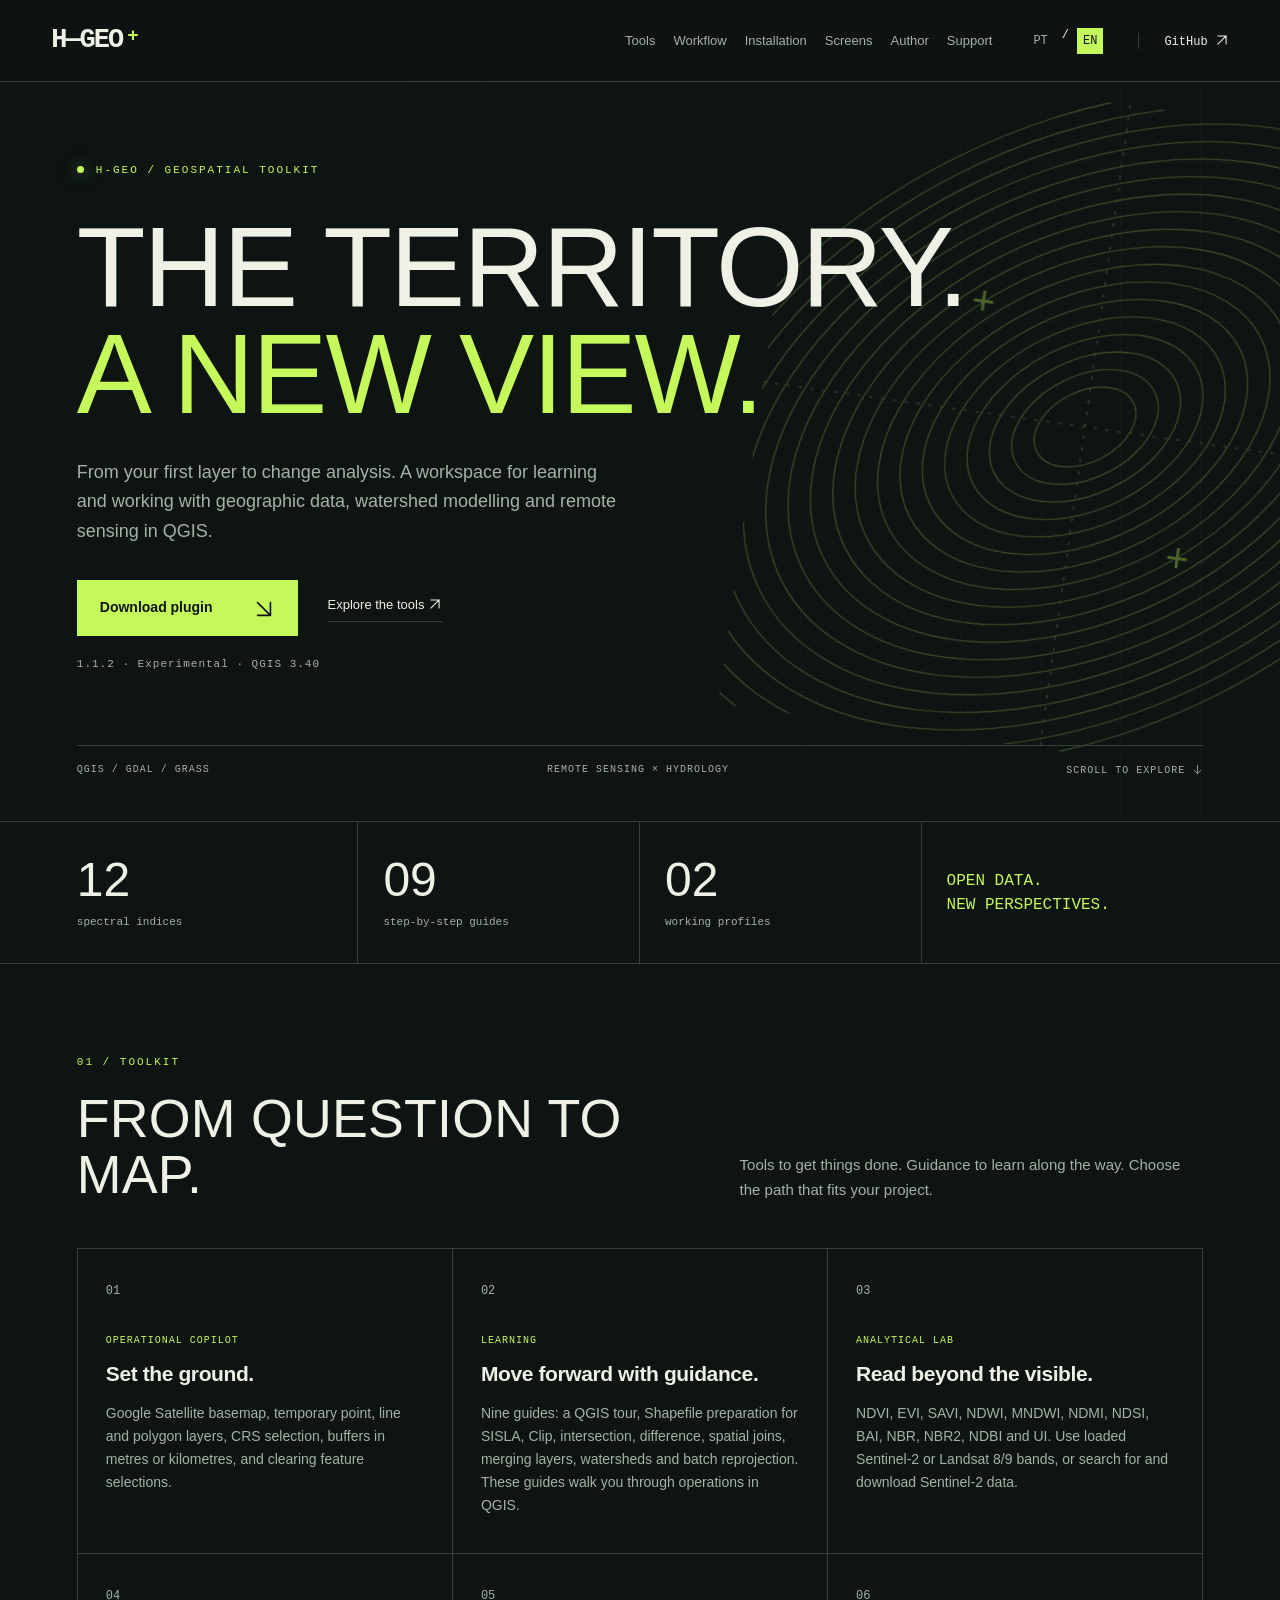
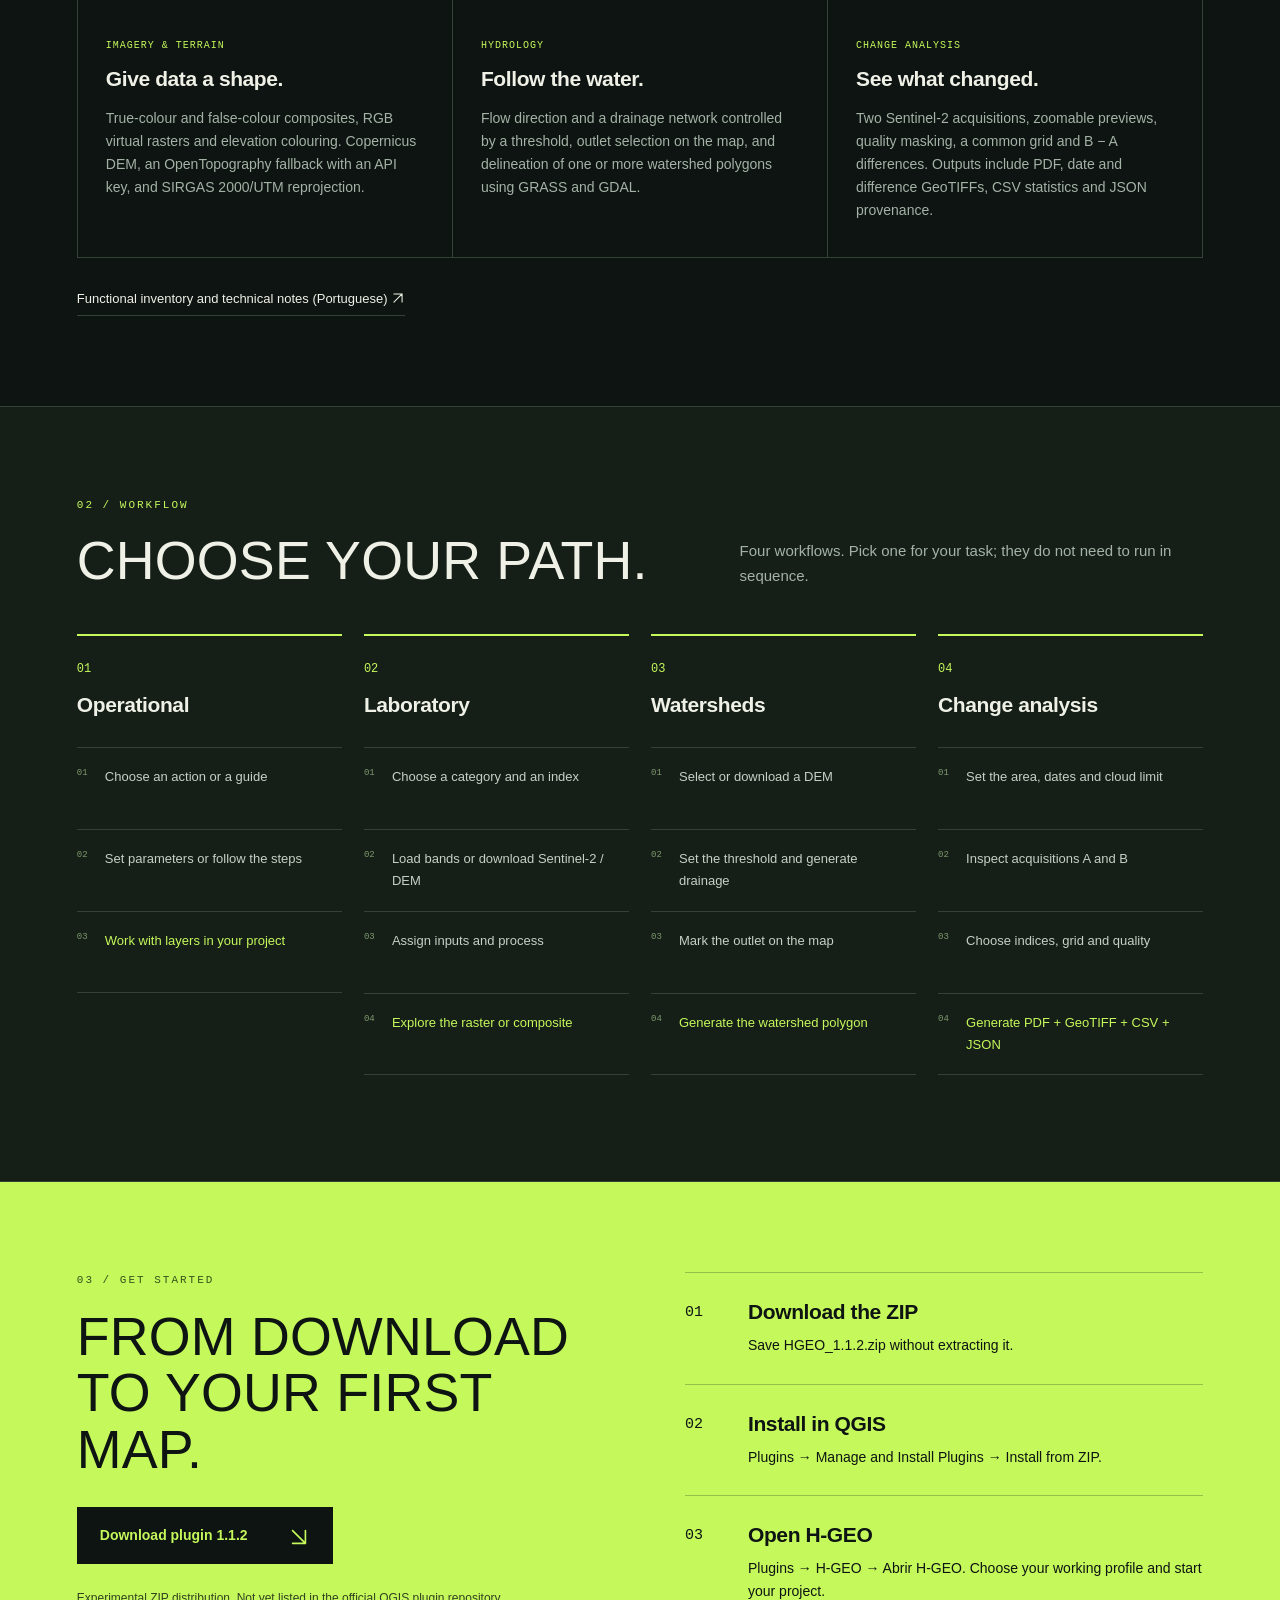
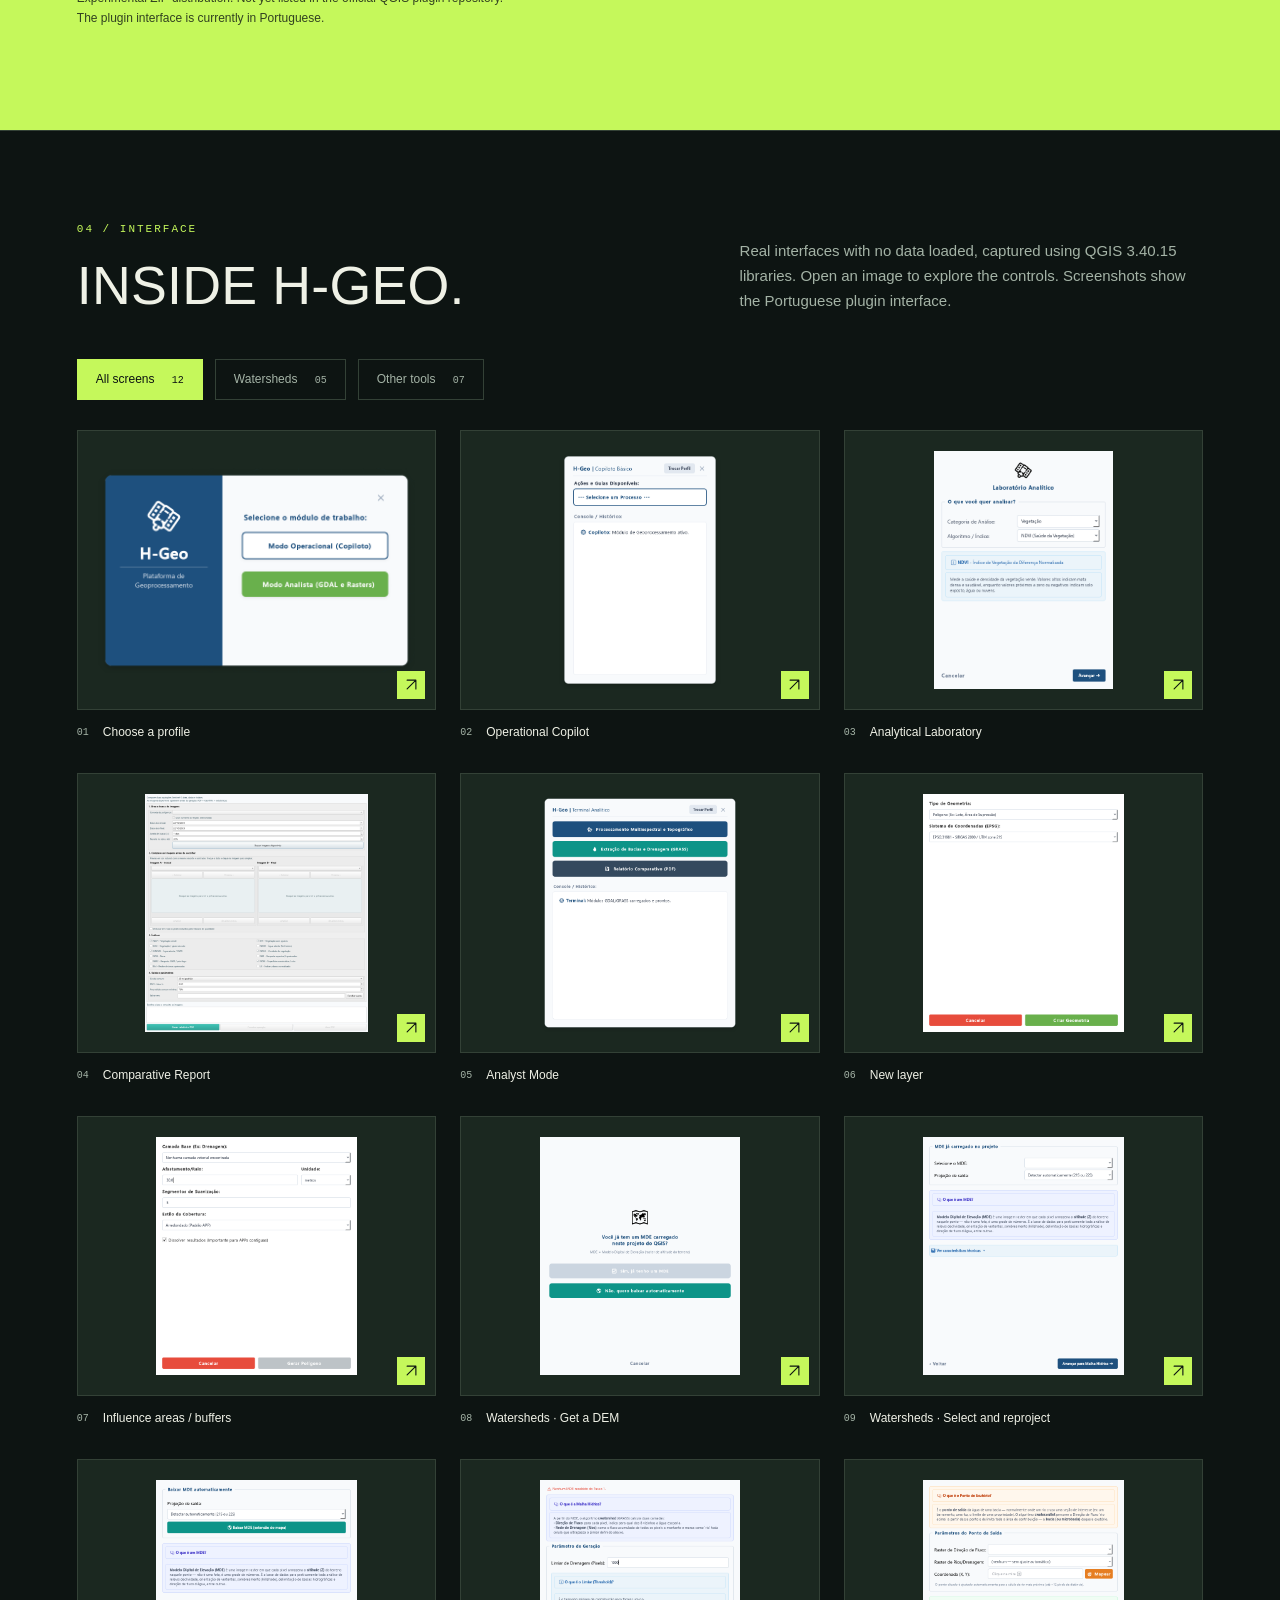
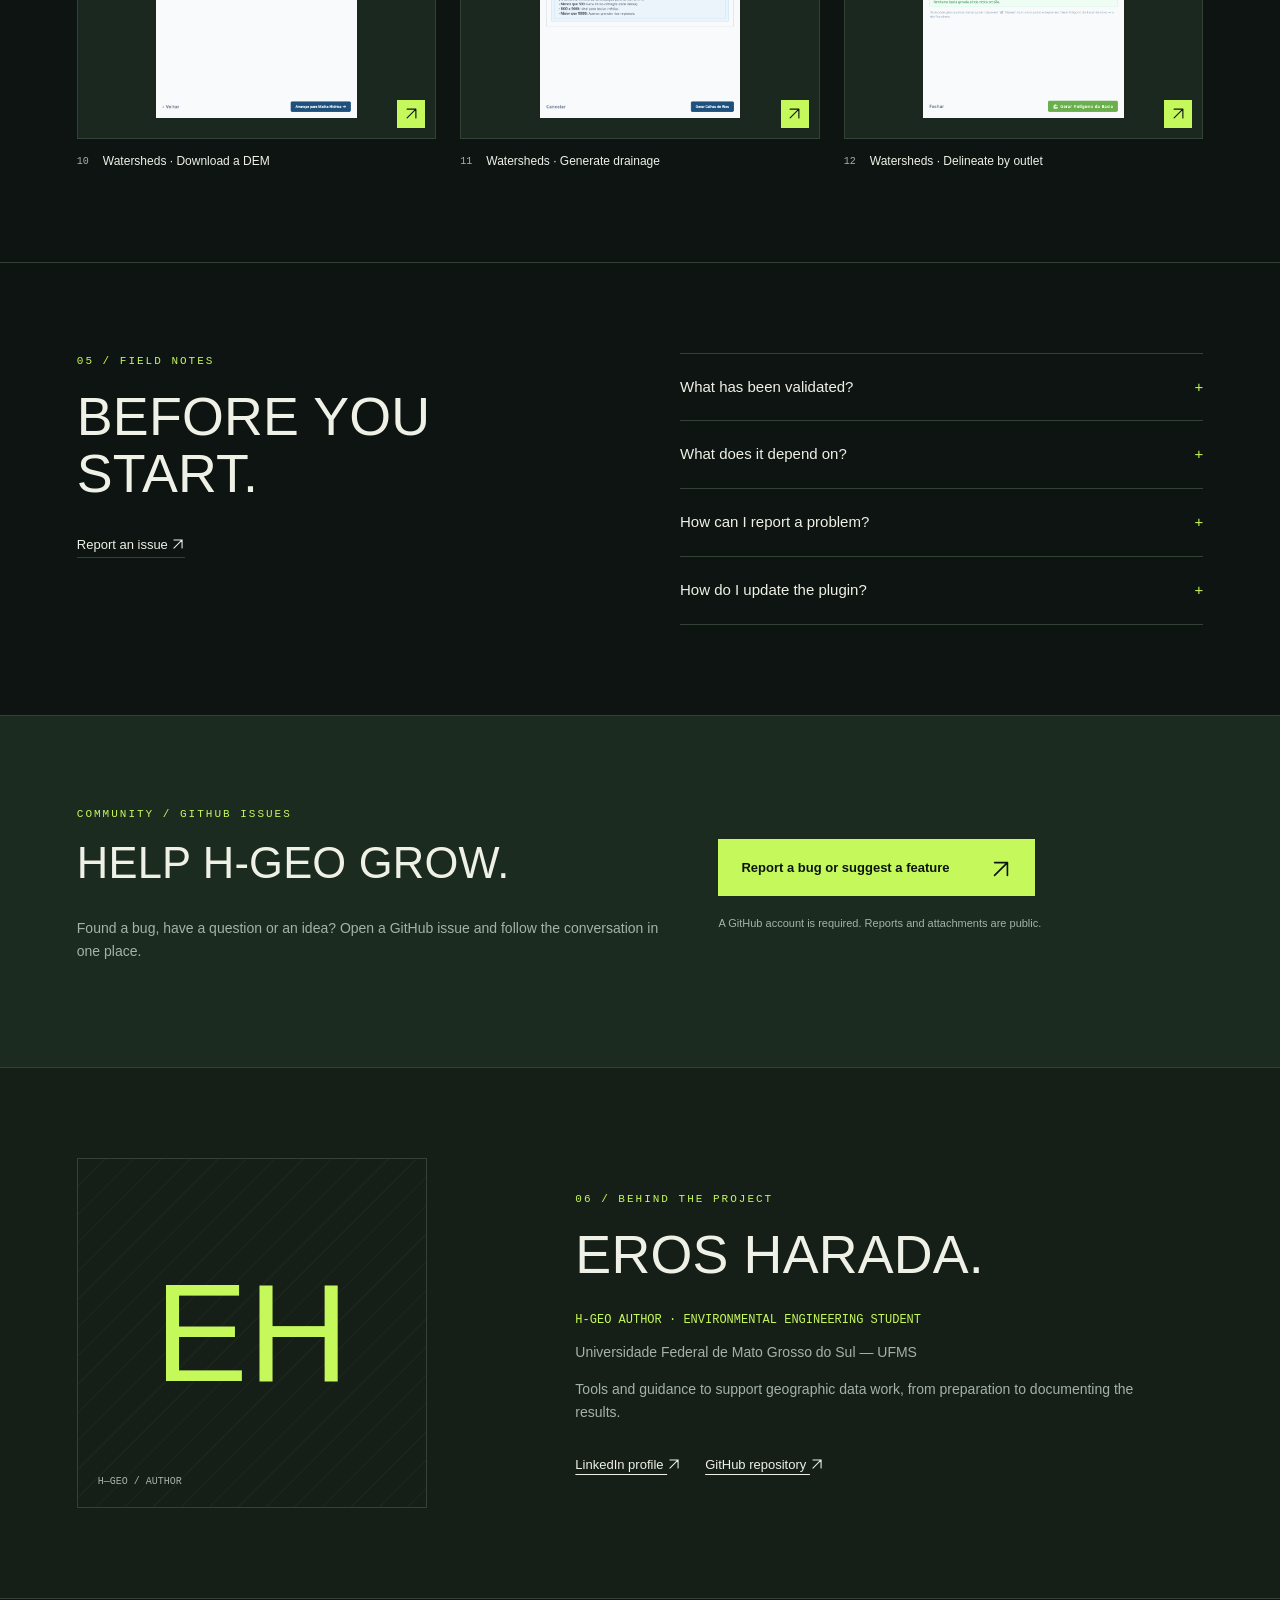
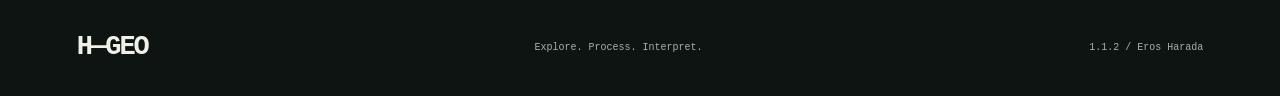
==== commit 369b29fe: "Inclui formação em Engenharia Ambiental na apresentação" ====
--- a/en.html
+++ b/en.html
@@ -7,5 +7,5 @@
 <section class="section install-section" id="instalacao"><div><div class="eyebrow">03 / GET STARTED</div><h2>FROM DOWNLOAD<br>TO YOUR FIRST MAP.</h2><a class="button" href="HGEO_1.1.2.zip" download>Download plugin 1.1.2 <span><svg class="arrow-icon" viewBox="0 0 24 24" aria-hidden="true" focusable="false"><path d="m5 5 14 14M5 19h14V5"/></svg></span></a><p class="notice">Experimental ZIP distribution. Not yet listed in the official QGIS plugin repository. The plugin interface is currently in Portuguese.</p></div><div><div class="install-step"><span>01</span><div><h3>Download the ZIP</h3><p>Save HGEO_1.1.2.zip without extracting it.</p></div></div><div class="install-step"><span>02</span><div><h3>Install in QGIS</h3><p>Plugins → Manage and Install Plugins → Install from ZIP.</p></div></div><div class="install-step"><span>03</span><div><h3>Open H-GEO</h3><p>Plugins → H-GEO → Abrir H-GEO. Choose your working profile and start your project.</p></div></div></div></section>
 <section class="section" id="galeria"><div class="section-head"><div><div class="eyebrow">04 / INTERFACE</div><h2>INSIDE H-GEO.</h2></div><p>Real interfaces with no data loaded, captured using QGIS 3.40.15 libraries. Open an image to explore the controls. Screenshots show the Portuguese plugin interface.</p></div><div class="filters" role="group" aria-label="Filter screenshots"><button data-filter="all" aria-pressed="true">All screens <span>12</span></button><button data-filter="basins" aria-pressed="false">Watersheds <span>05</span></button><button data-filter="tools" aria-pressed="false">Other tools <span>07</span></button></div><div class="gallery"><figure data-category="tools"><button class="image-open" data-image="hgeo-boas-vindas.png" data-caption="Choose a profile" aria-label="Enlarge: Choose a profile"><img src="hgeo-boas-vindas.png" alt="Choose a profile" loading="lazy"><span><svg class="arrow-icon" viewBox="0 0 24 24" aria-hidden="true" focusable="false"><path d="M5 19 19 5M5 5h14v14"/></svg></span></button><figcaption><span>01</span>Choose a profile</figcaption></figure><figure data-category="tools"><button class="image-open" data-image="hgeo-copiloto.png" data-caption="Operational Copilot" aria-label="Enlarge: Operational Copilot"><img src="hgeo-copiloto.png" alt="Operational Copilot" loading="lazy"><span><svg class="arrow-icon" viewBox="0 0 24 24" aria-hidden="true" focusable="false"><path d="M5 19 19 5M5 5h14v14"/></svg></span></button><figcaption><span>02</span>Operational Copilot</figcaption></figure><figure data-category="tools"><button class="image-open" data-image="hgeo-laboratorio.png" data-caption="Analytical Laboratory" aria-label="Enlarge: Analytical Laboratory"><img src="hgeo-laboratorio.png" alt="Analytical Laboratory" loading="lazy"><span><svg class="arrow-icon" viewBox="0 0 24 24" aria-hidden="true" focusable="false"><path d="M5 19 19 5M5 5h14v14"/></svg></span></button><figcaption><span>03</span>Analytical Laboratory</figcaption></figure><figure data-category="tools"><button class="image-open" data-image="hgeo-relatorio.png" data-caption="Comparative Report" aria-label="Enlarge: Comparative Report"><img src="hgeo-relatorio.png" alt="Comparative Report" loading="lazy"><span><svg class="arrow-icon" viewBox="0 0 24 24" aria-hidden="true" focusable="false"><path d="M5 19 19 5M5 5h14v14"/></svg></span></button><figcaption><span>04</span>Comparative Report</figcaption></figure><figure data-category="tools"><button class="image-open" data-image="hgeo-analista.png" data-caption="Analyst Mode" aria-label="Enlarge: Analyst Mode"><img src="hgeo-analista.png" alt="Analyst Mode" loading="lazy"><span><svg class="arrow-icon" viewBox="0 0 24 24" aria-hidden="true" focusable="false"><path d="M5 19 19 5M5 5h14v14"/></svg></span></button><figcaption><span>05</span>Analyst Mode</figcaption></figure><figure data-category="tools"><button class="image-open" data-image="hgeo-nova-camada.png" data-caption="New layer" aria-label="Enlarge: New layer"><img src="hgeo-nova-camada.png" alt="New layer" loading="lazy"><span><svg class="arrow-icon" viewBox="0 0 24 24" aria-hidden="true" focusable="false"><path d="M5 19 19 5M5 5h14v14"/></svg></span></button><figcaption><span>06</span>New layer</figcaption></figure><figure data-category="tools"><button class="image-open" data-image="hgeo-buffer.png" data-caption="Influence areas / buffers" aria-label="Enlarge: Influence areas / buffers"><img src="hgeo-buffer.png" alt="Influence areas / buffers" loading="lazy"><span><svg class="arrow-icon" viewBox="0 0 24 24" aria-hidden="true" focusable="false"><path d="M5 19 19 5M5 5h14v14"/></svg></span></button><figcaption><span>07</span>Influence areas / buffers</figcaption></figure><figure data-category="basins"><button class="image-open" data-image="hgeo-bacias-mde.png" data-caption="Watersheds · Get a DEM" aria-label="Enlarge: Watersheds · Get a DEM"><img src="hgeo-bacias-mde.png" alt="Watersheds · Get a DEM" loading="lazy"><span><svg class="arrow-icon" viewBox="0 0 24 24" aria-hidden="true" focusable="false"><path d="M5 19 19 5M5 5h14v14"/></svg></span></button><figcaption><span>08</span>Watersheds · Get a DEM</figcaption></figure><figure data-category="basins"><button class="image-open" data-image="hgeo-bacias-selecao-mde.png" data-caption="Watersheds · Select and reproject" aria-label="Enlarge: Watersheds · Select and reproject"><img src="hgeo-bacias-selecao-mde.png" alt="Watersheds · Select and reproject" loading="lazy"><span><svg class="arrow-icon" viewBox="0 0 24 24" aria-hidden="true" focusable="false"><path d="M5 19 19 5M5 5h14v14"/></svg></span></button><figcaption><span>09</span>Watersheds · Select and reproject</figcaption></figure><figure data-category="basins"><button class="image-open" data-image="hgeo-bacias-download-mde.png" data-caption="Watersheds · Download a DEM" aria-label="Enlarge: Watersheds · Download a DEM"><img src="hgeo-bacias-download-mde.png" alt="Watersheds · Download a DEM" loading="lazy"><span><svg class="arrow-icon" viewBox="0 0 24 24" aria-hidden="true" focusable="false"><path d="M5 19 19 5M5 5h14v14"/></svg></span></button><figcaption><span>10</span>Watersheds · Download a DEM</figcaption></figure><figure data-category="basins"><button class="image-open" data-image="hgeo-bacias-drenagem.png" data-caption="Watersheds · Generate drainage" aria-label="Enlarge: Watersheds · Generate drainage"><img src="hgeo-bacias-drenagem.png" alt="Watersheds · Generate drainage" loading="lazy"><span><svg class="arrow-icon" viewBox="0 0 24 24" aria-hidden="true" focusable="false"><path d="M5 19 19 5M5 5h14v14"/></svg></span></button><figcaption><span>11</span>Watersheds · Generate drainage</figcaption></figure><figure data-category="basins"><button class="image-open" data-image="hgeo-bacias-exutorio.png" data-caption="Watersheds · Delineate by outlet" aria-label="Enlarge: Watersheds · Delineate by outlet"><img src="hgeo-bacias-exutorio.png" alt="Watersheds · Delineate by outlet" loading="lazy"><span><svg class="arrow-icon" viewBox="0 0 24 24" aria-hidden="true" focusable="false"><path d="M5 19 19 5M5 5h14v14"/></svg></span></button><figcaption><span>12</span>Watersheds · Delineate by outlet</figcaption></figure></div></section>
 <section class="section faq-section" id="duvidas"><div><div class="eyebrow">05 / FIELD NOTES</div><h2>BEFORE YOU START.</h2><a class="text-link" href="https://github.com/haradaeros-hub/hgeo/issues">Report an issue <svg class="arrow-icon" viewBox="0 0 24 24" aria-hidden="true" focusable="false"><path d="M5 19 19 5M5 5h14v14"/></svg></a></div><div><details><summary>What has been validated?<span>+</span></summary><p>Importing the plugin, opening both modes and the report window, menu integration, window reuse, unloading, and one NDVI/NoData case using QGIS 3.40.15. Downloads, full PDF generation and all workflows with real data still need validation.</p></details><details><summary>What does it depend on?<span>+</span></summary><p>QGIS and the processing providers required by the operation, including GDAL and GRASS. Downloads need internet access and service coverage. The alternative OpenTopography method requires an API key.</p></details><details><summary>How can I report a problem?<span>+</span></summary><p>Use GitHub Issues and include your QGIS version, reproduction steps and the error message. Remove passwords, tokens and private information from attachments.</p></details><details><summary>How do I update the plugin?<span>+</span></summary><p>Wait for tasks to finish, close the tools, disable the plugin and install the new ZIP through the plugin manager. Restart QGIS if necessary.</p></details></div></section>
-<section class="section support-section" id="suporte"><div><div class="eyebrow">COMMUNITY / GITHUB ISSUES</div><h2>HELP H-GEO GROW.</h2><p>Found a bug, have a question or an idea? Open a GitHub issue and follow the conversation in one place.</p></div><div><a class="button" href="https://github.com/haradaeros-hub/hgeo/issues/new/choose">Report a bug or suggest a feature <span><svg class="arrow-icon" viewBox="0 0 24 24" aria-hidden="true" focusable="false"><path d="M5 19 19 5M5 5h14v14"/></svg></span></a><p class="support-note">A GitHub account is required. Reports and attachments are public.</p></div></section><section class="section author-section" id="autor"><div class="author-monogram" aria-hidden="true">EH<span>H—GEO / AUTHOR</span></div><div><div class="eyebrow">06 / BEHIND THE PROJECT</div><h2>EROS HARADA.</h2><div class="author-role">H-GEO author</div><p><a href="https://www.ufms.br/">Universidade Federal de Mato Grosso do Sul — UFMS</a></p><p>Tools and guidance to support geographic data work, from preparation to documenting the results.</p><div class="author-links"><a href="https://www.linkedin.com/in/eros-gabriel-harada-449836323/">LinkedIn profile <svg class="arrow-icon" viewBox="0 0 24 24" aria-hidden="true" focusable="false"><path d="M5 19 19 5M5 5h14v14"/></svg></a><a href="https://github.com/haradaeros-hub/hgeo">GitHub repository <svg class="arrow-icon" viewBox="0 0 24 24" aria-hidden="true" focusable="false"><path d="M5 19 19 5M5 5h14v14"/></svg></a></div></div></section>
+<section class="section support-section" id="suporte"><div><div class="eyebrow">COMMUNITY / GITHUB ISSUES</div><h2>HELP H-GEO GROW.</h2><p>Found a bug, have a question or an idea? Open a GitHub issue and follow the conversation in one place.</p></div><div><a class="button" href="https://github.com/haradaeros-hub/hgeo/issues/new/choose">Report a bug or suggest a feature <span><svg class="arrow-icon" viewBox="0 0 24 24" aria-hidden="true" focusable="false"><path d="M5 19 19 5M5 5h14v14"/></svg></span></a><p class="support-note">A GitHub account is required. Reports and attachments are public.</p></div></section><section class="section author-section" id="autor"><div class="author-monogram" aria-hidden="true">EH<span>H—GEO / AUTHOR</span></div><div><div class="eyebrow">06 / BEHIND THE PROJECT</div><h2>EROS HARADA.</h2><div class="author-role">H-GEO author · Environmental Engineering student</div><p><a href="https://www.ufms.br/">Universidade Federal de Mato Grosso do Sul — UFMS</a></p><p>Tools and guidance to support geographic data work, from preparation to documenting the results.</p><div class="author-links"><a href="https://www.linkedin.com/in/eros-gabriel-harada-449836323/">LinkedIn profile <svg class="arrow-icon" viewBox="0 0 24 24" aria-hidden="true" focusable="false"><path d="M5 19 19 5M5 5h14v14"/></svg></a><a href="https://github.com/haradaeros-hub/hgeo">GitHub repository <svg class="arrow-icon" viewBox="0 0 24 24" aria-hidden="true" focusable="false"><path d="M5 19 19 5M5 5h14v14"/></svg></a></div></div></section>
 </main><footer><a class="brand" href="#inicio">H—GEO</a><span>Explore. Process. Interpret.</span><span>1.1.2 / Eros Harada</span></footer><dialog id="lightbox"><div class="lightbox-bar"><span id="image-caption"></span><button id="close-lightbox" aria-label="Close image">×</button></div><img id="large-image" alt=""></dialog></body></html>
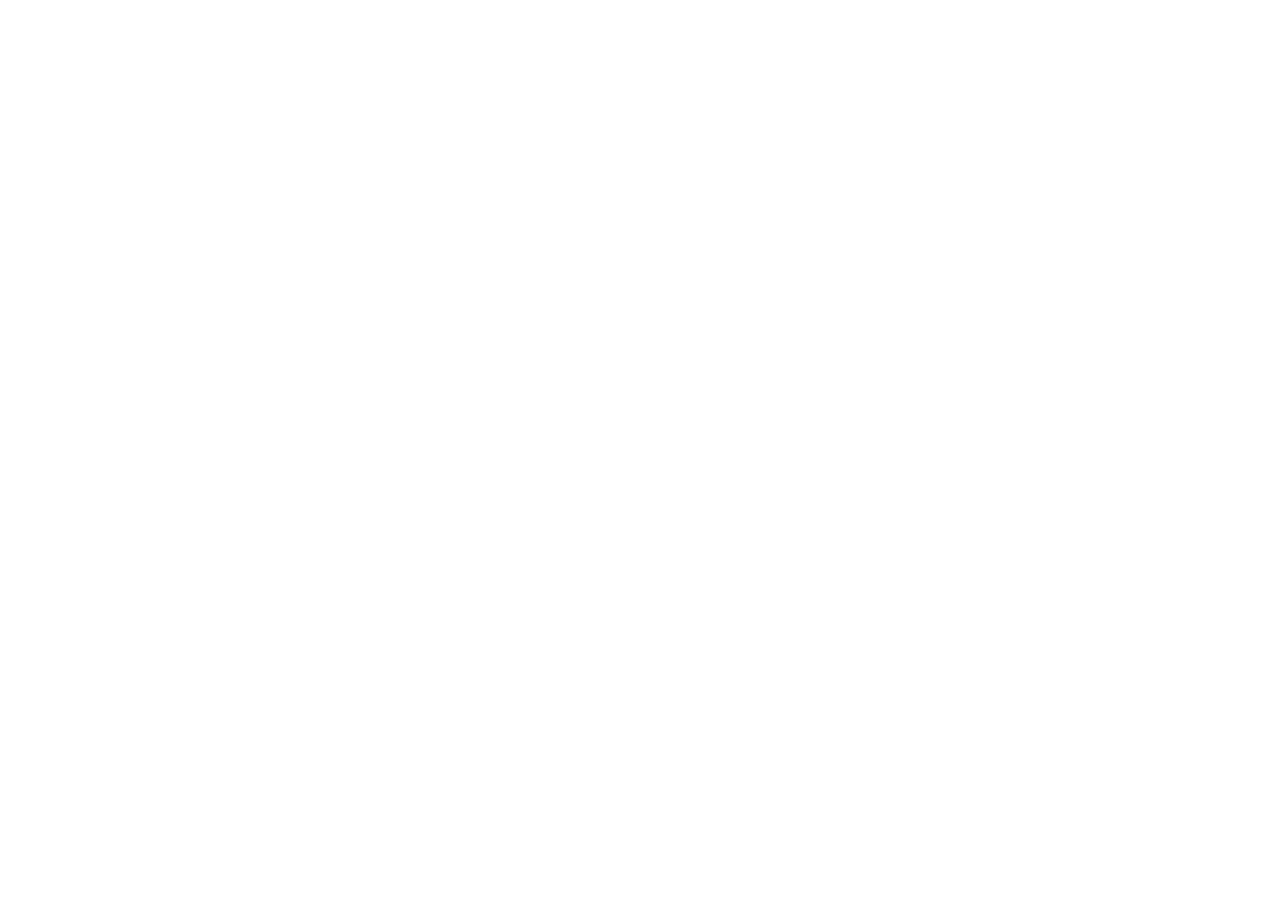
==== commit 74e2948f: "Encaminha site para hgeo-qgis.github.io" ====
--- a/en.html
+++ b/en.html
@@ -1,11 +1 @@
-<!doctype html><html lang="en"><head><meta charset="utf-8"><meta name="viewport" content="width=device-width,initial-scale=1"><meta name="description" content="From your first layer to change analysis. A workspace for learning and working with geographic data, watershed modelling and remote sensing in QGIS."><meta name="theme-color" content="#0d1412"><title>H-GEO — Geospatial work, beyond boundaries.</title><link rel="alternate" hreflang="pt-BR" href="https://haradaeros-hub.github.io/hgeo/"><link rel="alternate" hreflang="en" href="https://haradaeros-hub.github.io/hgeo/en.html"><link rel="stylesheet" href="site.css?v=4"><script src="site.js?v=2" defer></script><link rel="icon" type="image/svg+xml" href="favicon.svg?v=2"><link rel="icon" type="image/png" sizes="64x64" href="favicon.png?v=2"><link rel="apple-touch-icon" href="apple-touch-icon.png"></head><body>
-<a class="skip" href="#inicio">Skip to content</a><header class="topbar"><a class="brand" href="#inicio">H—GEO<span>+</span></a><nav aria-label="Main navigation"><a href="#ferramentas">Tools</a><a href="#workflow">Workflow</a><a href="#instalacao">Installation</a><a href="#galeria">Screens</a><a href="#autor">Author</a><a href="#suporte">Support</a></nav><div class="language" aria-label="Language"><a href="index.html" >PT</a><span>/</span><a href="en.html" aria-current="page">EN</a></div><a class="top-git" href="https://github.com/haradaeros-hub/hgeo" aria-label="GitHub">GitHub <svg class="arrow-icon" viewBox="0 0 24 24" aria-hidden="true" focusable="false"><path d="M5 19 19 5M5 5h14v14"/></svg></a></header>
-<main><section class="hero" id="inicio"><div class="hero-grid" aria-hidden="true"></div><div class="hero-orbit" aria-hidden="true"><svg viewBox="0 0 600 600"><g fill="none" stroke="currentColor"><ellipse cx="300" cy="300" rx="50" ry="32.5" transform="rotate(-35 300 300)"/><ellipse cx="300" cy="300" rx="72" ry="46.800000000000004" transform="rotate(-35 300 300)"/><ellipse cx="300" cy="300" rx="94" ry="61.1" transform="rotate(-35 300 300)"/><ellipse cx="300" cy="300" rx="116" ry="75.4" transform="rotate(-35 300 300)"/><ellipse cx="300" cy="300" rx="138" ry="89.7" transform="rotate(-35 300 300)"/><ellipse cx="300" cy="300" rx="160" ry="104.0" transform="rotate(-35 300 300)"/><ellipse cx="300" cy="300" rx="182" ry="118.3" transform="rotate(-35 300 300)"/><ellipse cx="300" cy="300" rx="204" ry="132.6" transform="rotate(-35 300 300)"/><ellipse cx="300" cy="300" rx="226" ry="146.9" transform="rotate(-35 300 300)"/><ellipse cx="300" cy="300" rx="248" ry="161.20000000000002" transform="rotate(-35 300 300)"/><ellipse cx="300" cy="300" rx="270" ry="175.5" transform="rotate(-35 300 300)"/><ellipse cx="300" cy="300" rx="292" ry="189.8" transform="rotate(-35 300 300)"/><ellipse cx="300" cy="300" rx="314" ry="204.1" transform="rotate(-35 300 300)"/><ellipse cx="300" cy="300" rx="336" ry="218.4" transform="rotate(-35 300 300)"/><ellipse cx="300" cy="300" rx="358" ry="232.70000000000002" transform="rotate(-35 300 300)"/><ellipse cx="300" cy="300" rx="380" ry="247.0" transform="rotate(-35 300 300)"/><ellipse cx="300" cy="300" rx="402" ry="261.3" transform="rotate(-35 300 300)"/><ellipse cx="300" cy="300" rx="424" ry="275.6" transform="rotate(-35 300 300)"/></g><path d="M300 0V600M0 300H600" stroke="currentColor" stroke-dasharray="3 8"/></svg><span class="cross one">+</span><span class="cross two">+</span></div><div class="hero-body"><div class="eyebrow"><span class="signal"></span>H-GEO / GEOSPATIAL TOOLKIT</div><h1>THE TERRITORY.<br><em>A NEW VIEW.</em></h1><p class="hero-intro">From your first layer to change analysis. A workspace for learning and working with geographic data, watershed modelling and remote sensing in QGIS.</p><div class="hero-actions"><a class="button" href="HGEO_1.1.2.zip" download>Download plugin <span><svg class="arrow-icon" viewBox="0 0 24 24" aria-hidden="true" focusable="false"><path d="m5 5 14 14M5 19h14V5"/></svg></span></a><a class="text-link" href="#ferramentas">Explore the tools <svg class="arrow-icon" viewBox="0 0 24 24" aria-hidden="true" focusable="false"><path d="M5 19 19 5M5 5h14v14"/></svg></a></div><div class="release">1.1.2 · Experimental · QGIS 3.40</div></div><div class="hero-bottom"><span>QGIS / GDAL / GRASS</span><span>REMOTE SENSING × HYDROLOGY</span><span>SCROLL TO EXPLORE <svg class="arrow-icon" viewBox="0 0 24 24" aria-hidden="true" focusable="false"><path d="M12 3v18m-7-7 7 7 7-7"/></svg></span></div></section>
-<div class="metrics"><div><b>12</b><span>spectral indices</span></div><div><b>09</b><span>step-by-step guides</span></div><div><b>02</b><span>working profiles</span></div><div class="metric-label">OPEN DATA.<br>NEW PERSPECTIVES.</div></div>
-<section class="section" id="ferramentas"><div class="section-head"><div><div class="eyebrow">01 / TOOLKIT</div><h2>FROM QUESTION TO MAP.</h2></div><p>Tools to get things done. Guidance to learn along the way. Choose the path that fits your project.</p></div><div class="tool-grid"><article class="tool-card"><span class="card-no">01</span><div class="eyebrow">OPERATIONAL COPILOT</div><h3>Set the ground.</h3><p>Google Satellite basemap, temporary point, line and polygon layers, CRS selection, buffers in metres or kilometres, and clearing feature selections.</p></article><article class="tool-card"><span class="card-no">02</span><div class="eyebrow">LEARNING</div><h3>Move forward with guidance.</h3><p>Nine guides: a QGIS tour, Shapefile preparation for SISLA, Clip, intersection, difference, spatial joins, merging layers, watersheds and batch reprojection. These guides walk you through operations in QGIS.</p></article><article class="tool-card"><span class="card-no">03</span><div class="eyebrow">ANALYTICAL LAB</div><h3>Read beyond the visible.</h3><p>NDVI, EVI, SAVI, NDWI, MNDWI, NDMI, NDSI, BAI, NBR, NBR2, NDBI and UI. Use loaded Sentinel-2 or Landsat 8/9 bands, or search for and download Sentinel-2 data.</p></article><article class="tool-card"><span class="card-no">04</span><div class="eyebrow">IMAGERY & TERRAIN</div><h3>Give data a shape.</h3><p>True-colour and false-colour composites, RGB virtual rasters and elevation colouring. Copernicus DEM, an OpenTopography fallback with an API key, and SIRGAS 2000/UTM reprojection.</p></article><article class="tool-card"><span class="card-no">05</span><div class="eyebrow">HYDROLOGY</div><h3>Follow the water.</h3><p>Flow direction and a drainage network controlled by a threshold, outlet selection on the map, and delineation of one or more watershed polygons using GRASS and GDAL.</p></article><article class="tool-card"><span class="card-no">06</span><div class="eyebrow">CHANGE ANALYSIS</div><h3>See what changed.</h3><p>Two Sentinel-2 acquisitions, zoomable previews, quality masking, a common grid and B − A differences. Outputs include PDF, date and difference GeoTIFFs, CSV statistics and JSON provenance.</p></article></div><a class="text-link inventory" href="https://github.com/haradaeros-hub/hgeo/blob/main/ESCOPO_HGEO.md">Functional inventory and technical notes (Portuguese) <svg class="arrow-icon" viewBox="0 0 24 24" aria-hidden="true" focusable="false"><path d="M5 19 19 5M5 5h14v14"/></svg></a></section>
-<section class="section workflow-section" id="workflow"><div class="section-head"><div><div class="eyebrow">02 / WORKFLOW</div><h2>CHOOSE YOUR PATH.</h2></div><p>Four workflows. Pick one for your task; they do not need to run in sequence.</p></div><div class="flow-lanes"><article class="flow-lane"><div class="lane-head"><span>01</span><h3>Operational</h3></div><ol><li>Choose an action or a guide</li><li>Set parameters or follow the steps</li><li>Work with layers in your project</li></ol></article><article class="flow-lane"><div class="lane-head"><span>02</span><h3>Laboratory</h3></div><ol><li>Choose a category and an index</li><li>Load bands or download Sentinel-2 / DEM</li><li>Assign inputs and process</li><li>Explore the raster or composite</li></ol></article><article class="flow-lane"><div class="lane-head"><span>03</span><h3>Watersheds</h3></div><ol><li>Select or download a DEM</li><li>Set the threshold and generate drainage</li><li>Mark the outlet on the map</li><li>Generate the watershed polygon</li></ol></article><article class="flow-lane"><div class="lane-head"><span>04</span><h3>Change analysis</h3></div><ol><li>Set the area, dates and cloud limit</li><li>Inspect acquisitions A and B</li><li>Choose indices, grid and quality</li><li>Generate PDF + GeoTIFF + CSV + JSON</li></ol></article></div></section>
-<section class="section install-section" id="instalacao"><div><div class="eyebrow">03 / GET STARTED</div><h2>FROM DOWNLOAD<br>TO YOUR FIRST MAP.</h2><a class="button" href="HGEO_1.1.2.zip" download>Download plugin 1.1.2 <span><svg class="arrow-icon" viewBox="0 0 24 24" aria-hidden="true" focusable="false"><path d="m5 5 14 14M5 19h14V5"/></svg></span></a><p class="notice">Experimental ZIP distribution. Not yet listed in the official QGIS plugin repository. The plugin interface is currently in Portuguese.</p></div><div><div class="install-step"><span>01</span><div><h3>Download the ZIP</h3><p>Save HGEO_1.1.2.zip without extracting it.</p></div></div><div class="install-step"><span>02</span><div><h3>Install in QGIS</h3><p>Plugins → Manage and Install Plugins → Install from ZIP.</p></div></div><div class="install-step"><span>03</span><div><h3>Open H-GEO</h3><p>Plugins → H-GEO → Abrir H-GEO. Choose your working profile and start your project.</p></div></div></div></section>
-<section class="section" id="galeria"><div class="section-head"><div><div class="eyebrow">04 / INTERFACE</div><h2>INSIDE H-GEO.</h2></div><p>Real interfaces with no data loaded, captured using QGIS 3.40.15 libraries. Open an image to explore the controls. Screenshots show the Portuguese plugin interface.</p></div><div class="filters" role="group" aria-label="Filter screenshots"><button data-filter="all" aria-pressed="true">All screens <span>12</span></button><button data-filter="basins" aria-pressed="false">Watersheds <span>05</span></button><button data-filter="tools" aria-pressed="false">Other tools <span>07</span></button></div><div class="gallery"><figure data-category="tools"><button class="image-open" data-image="hgeo-boas-vindas.png" data-caption="Choose a profile" aria-label="Enlarge: Choose a profile"><img src="hgeo-boas-vindas.png" alt="Choose a profile" loading="lazy"><span><svg class="arrow-icon" viewBox="0 0 24 24" aria-hidden="true" focusable="false"><path d="M5 19 19 5M5 5h14v14"/></svg></span></button><figcaption><span>01</span>Choose a profile</figcaption></figure><figure data-category="tools"><button class="image-open" data-image="hgeo-copiloto.png" data-caption="Operational Copilot" aria-label="Enlarge: Operational Copilot"><img src="hgeo-copiloto.png" alt="Operational Copilot" loading="lazy"><span><svg class="arrow-icon" viewBox="0 0 24 24" aria-hidden="true" focusable="false"><path d="M5 19 19 5M5 5h14v14"/></svg></span></button><figcaption><span>02</span>Operational Copilot</figcaption></figure><figure data-category="tools"><button class="image-open" data-image="hgeo-laboratorio.png" data-caption="Analytical Laboratory" aria-label="Enlarge: Analytical Laboratory"><img src="hgeo-laboratorio.png" alt="Analytical Laboratory" loading="lazy"><span><svg class="arrow-icon" viewBox="0 0 24 24" aria-hidden="true" focusable="false"><path d="M5 19 19 5M5 5h14v14"/></svg></span></button><figcaption><span>03</span>Analytical Laboratory</figcaption></figure><figure data-category="tools"><button class="image-open" data-image="hgeo-relatorio.png" data-caption="Comparative Report" aria-label="Enlarge: Comparative Report"><img src="hgeo-relatorio.png" alt="Comparative Report" loading="lazy"><span><svg class="arrow-icon" viewBox="0 0 24 24" aria-hidden="true" focusable="false"><path d="M5 19 19 5M5 5h14v14"/></svg></span></button><figcaption><span>04</span>Comparative Report</figcaption></figure><figure data-category="tools"><button class="image-open" data-image="hgeo-analista.png" data-caption="Analyst Mode" aria-label="Enlarge: Analyst Mode"><img src="hgeo-analista.png" alt="Analyst Mode" loading="lazy"><span><svg class="arrow-icon" viewBox="0 0 24 24" aria-hidden="true" focusable="false"><path d="M5 19 19 5M5 5h14v14"/></svg></span></button><figcaption><span>05</span>Analyst Mode</figcaption></figure><figure data-category="tools"><button class="image-open" data-image="hgeo-nova-camada.png" data-caption="New layer" aria-label="Enlarge: New layer"><img src="hgeo-nova-camada.png" alt="New layer" loading="lazy"><span><svg class="arrow-icon" viewBox="0 0 24 24" aria-hidden="true" focusable="false"><path d="M5 19 19 5M5 5h14v14"/></svg></span></button><figcaption><span>06</span>New layer</figcaption></figure><figure data-category="tools"><button class="image-open" data-image="hgeo-buffer.png" data-caption="Influence areas / buffers" aria-label="Enlarge: Influence areas / buffers"><img src="hgeo-buffer.png" alt="Influence areas / buffers" loading="lazy"><span><svg class="arrow-icon" viewBox="0 0 24 24" aria-hidden="true" focusable="false"><path d="M5 19 19 5M5 5h14v14"/></svg></span></button><figcaption><span>07</span>Influence areas / buffers</figcaption></figure><figure data-category="basins"><button class="image-open" data-image="hgeo-bacias-mde.png" data-caption="Watersheds · Get a DEM" aria-label="Enlarge: Watersheds · Get a DEM"><img src="hgeo-bacias-mde.png" alt="Watersheds · Get a DEM" loading="lazy"><span><svg class="arrow-icon" viewBox="0 0 24 24" aria-hidden="true" focusable="false"><path d="M5 19 19 5M5 5h14v14"/></svg></span></button><figcaption><span>08</span>Watersheds · Get a DEM</figcaption></figure><figure data-category="basins"><button class="image-open" data-image="hgeo-bacias-selecao-mde.png" data-caption="Watersheds · Select and reproject" aria-label="Enlarge: Watersheds · Select and reproject"><img src="hgeo-bacias-selecao-mde.png" alt="Watersheds · Select and reproject" loading="lazy"><span><svg class="arrow-icon" viewBox="0 0 24 24" aria-hidden="true" focusable="false"><path d="M5 19 19 5M5 5h14v14"/></svg></span></button><figcaption><span>09</span>Watersheds · Select and reproject</figcaption></figure><figure data-category="basins"><button class="image-open" data-image="hgeo-bacias-download-mde.png" data-caption="Watersheds · Download a DEM" aria-label="Enlarge: Watersheds · Download a DEM"><img src="hgeo-bacias-download-mde.png" alt="Watersheds · Download a DEM" loading="lazy"><span><svg class="arrow-icon" viewBox="0 0 24 24" aria-hidden="true" focusable="false"><path d="M5 19 19 5M5 5h14v14"/></svg></span></button><figcaption><span>10</span>Watersheds · Download a DEM</figcaption></figure><figure data-category="basins"><button class="image-open" data-image="hgeo-bacias-drenagem.png" data-caption="Watersheds · Generate drainage" aria-label="Enlarge: Watersheds · Generate drainage"><img src="hgeo-bacias-drenagem.png" alt="Watersheds · Generate drainage" loading="lazy"><span><svg class="arrow-icon" viewBox="0 0 24 24" aria-hidden="true" focusable="false"><path d="M5 19 19 5M5 5h14v14"/></svg></span></button><figcaption><span>11</span>Watersheds · Generate drainage</figcaption></figure><figure data-category="basins"><button class="image-open" data-image="hgeo-bacias-exutorio.png" data-caption="Watersheds · Delineate by outlet" aria-label="Enlarge: Watersheds · Delineate by outlet"><img src="hgeo-bacias-exutorio.png" alt="Watersheds · Delineate by outlet" loading="lazy"><span><svg class="arrow-icon" viewBox="0 0 24 24" aria-hidden="true" focusable="false"><path d="M5 19 19 5M5 5h14v14"/></svg></span></button><figcaption><span>12</span>Watersheds · Delineate by outlet</figcaption></figure></div></section>
-<section class="section faq-section" id="duvidas"><div><div class="eyebrow">05 / FIELD NOTES</div><h2>BEFORE YOU START.</h2><a class="text-link" href="https://github.com/haradaeros-hub/hgeo/issues">Report an issue <svg class="arrow-icon" viewBox="0 0 24 24" aria-hidden="true" focusable="false"><path d="M5 19 19 5M5 5h14v14"/></svg></a></div><div><details><summary>What has been validated?<span>+</span></summary><p>Importing the plugin, opening both modes and the report window, menu integration, window reuse, unloading, and one NDVI/NoData case using QGIS 3.40.15. Downloads, full PDF generation and all workflows with real data still need validation.</p></details><details><summary>What does it depend on?<span>+</span></summary><p>QGIS and the processing providers required by the operation, including GDAL and GRASS. Downloads need internet access and service coverage. The alternative OpenTopography method requires an API key.</p></details><details><summary>How can I report a problem?<span>+</span></summary><p>Use GitHub Issues and include your QGIS version, reproduction steps and the error message. Remove passwords, tokens and private information from attachments.</p></details><details><summary>How do I update the plugin?<span>+</span></summary><p>Wait for tasks to finish, close the tools, disable the plugin and install the new ZIP through the plugin manager. Restart QGIS if necessary.</p></details></div></section>
-<section class="section support-section" id="suporte"><div><div class="eyebrow">COMMUNITY / GITHUB ISSUES</div><h2>HELP H-GEO GROW.</h2><p>Found a bug, have a question or an idea? Open a GitHub issue and follow the conversation in one place.</p></div><div><a class="button" href="https://github.com/haradaeros-hub/hgeo/issues/new/choose">Report a bug or suggest a feature <span><svg class="arrow-icon" viewBox="0 0 24 24" aria-hidden="true" focusable="false"><path d="M5 19 19 5M5 5h14v14"/></svg></span></a><p class="support-note">A GitHub account is required. Reports and attachments are public.</p></div></section><section class="section author-section" id="autor"><div class="author-monogram" aria-hidden="true">EH<span>H—GEO / AUTHOR</span></div><div><div class="eyebrow">06 / BEHIND THE PROJECT</div><h2>EROS HARADA.</h2><div class="author-role">H-GEO author · Environmental Engineering student</div><p><a href="https://www.ufms.br/">Universidade Federal de Mato Grosso do Sul — UFMS</a></p><p>Tools and guidance to support geographic data work, from preparation to documenting the results.</p><div class="author-links"><a href="https://www.linkedin.com/in/eros-gabriel-harada-449836323/">LinkedIn profile <svg class="arrow-icon" viewBox="0 0 24 24" aria-hidden="true" focusable="false"><path d="M5 19 19 5M5 5h14v14"/></svg></a><a href="https://github.com/haradaeros-hub/hgeo">GitHub repository <svg class="arrow-icon" viewBox="0 0 24 24" aria-hidden="true" focusable="false"><path d="M5 19 19 5M5 5h14v14"/></svg></a></div></div></section>
-</main><footer><a class="brand" href="#inicio">H—GEO</a><span>Explore. Process. Interpret.</span><span>1.1.2 / Eros Harada</span></footer><dialog id="lightbox"><div class="lightbox-bar"><span id="image-caption"></span><button id="close-lightbox" aria-label="Close image">×</button></div><img id="large-image" alt=""></dialog></body></html>+<!doctype html><html lang="en"><head><meta charset="utf-8"><meta name="viewport" content="width=device-width,initial-scale=1"><title>H-GEO</title><link rel="canonical" href="https://hgeo-qgis.github.io/en.html"><meta http-equiv="refresh" content="1;url=https://hgeo-qgis.github.io/en.html"><style>body{background:#0d1412;color:#eff1e6;font:18px/1.6 sans-serif;padding:10vw}a{color:#c5f85b}</style><script>location.replace('https://hgeo-qgis.github.io/en.html'+location.search+location.hash);</script></head><body><h1>H-GEO</h1><p>The H-GEO website has moved.</p><a href="https://hgeo-qgis.github.io/en.html">https://hgeo-qgis.github.io/en.html</a></body></html>
